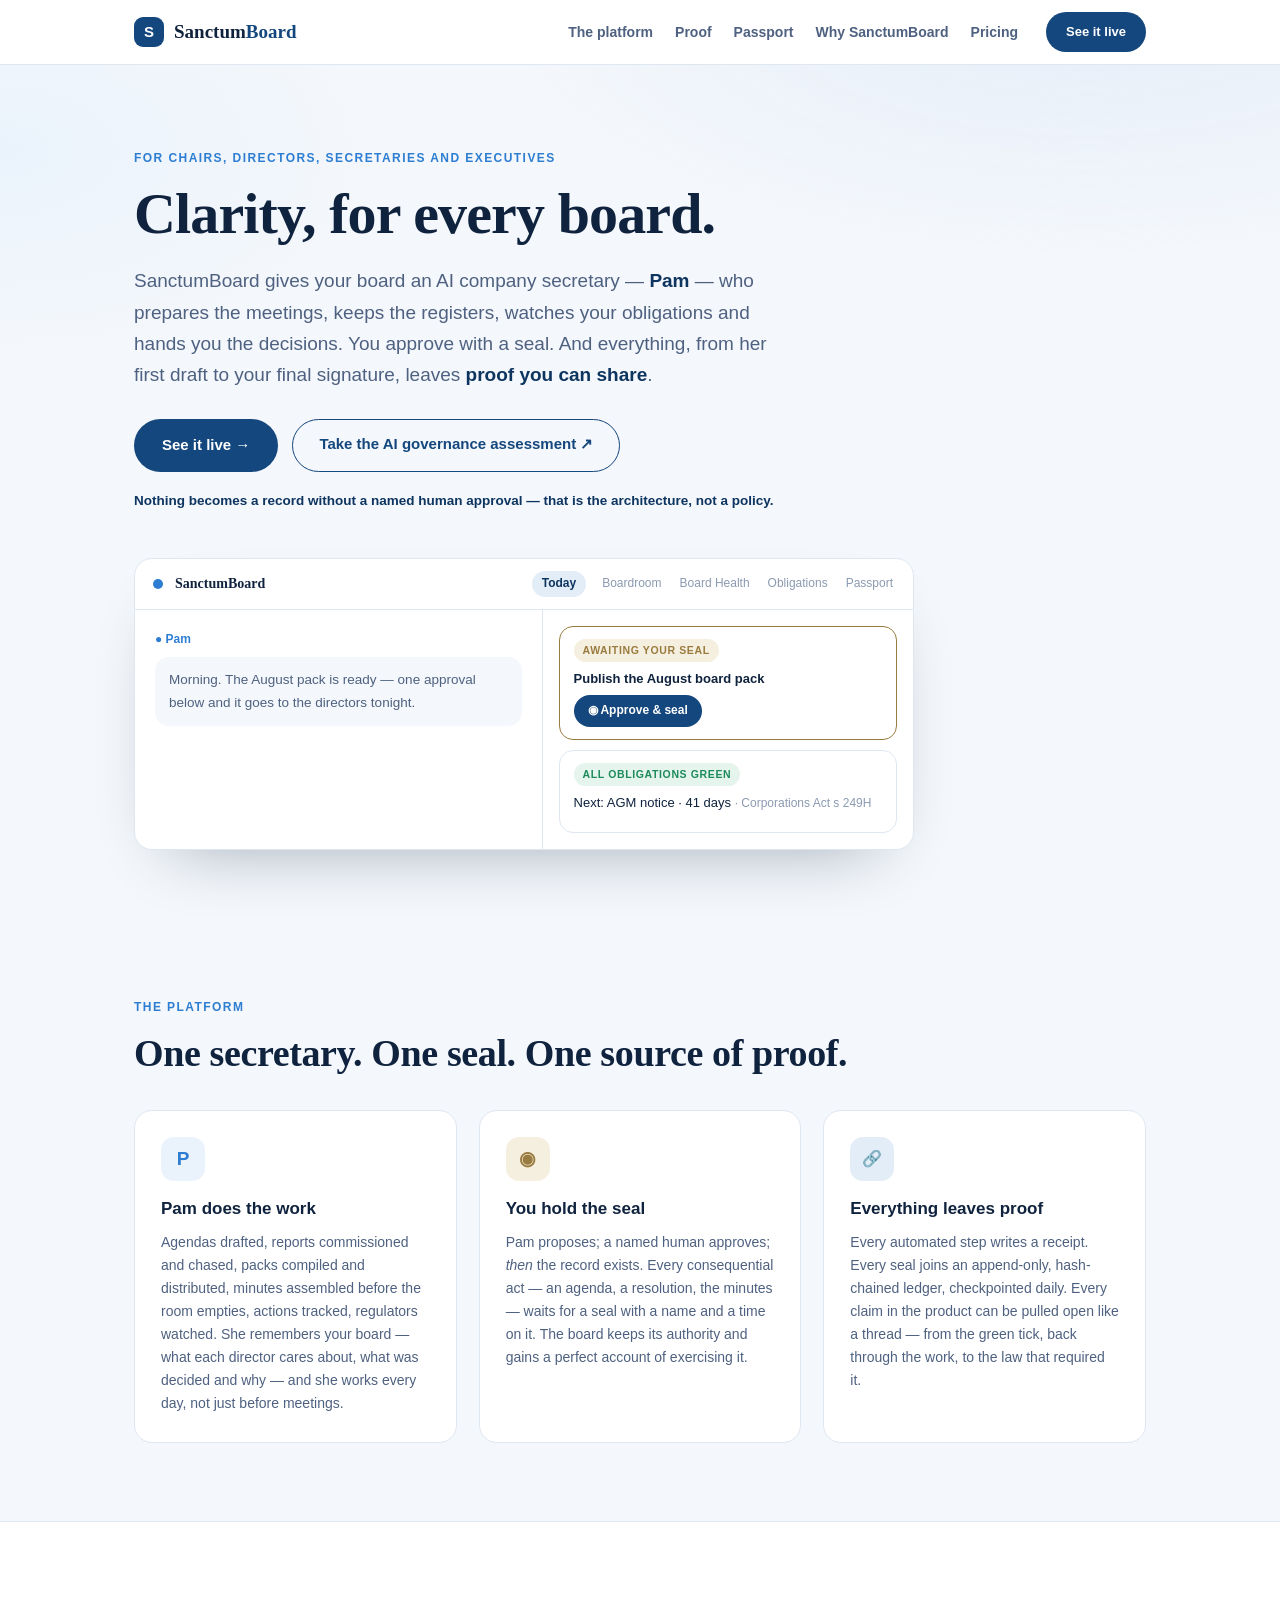
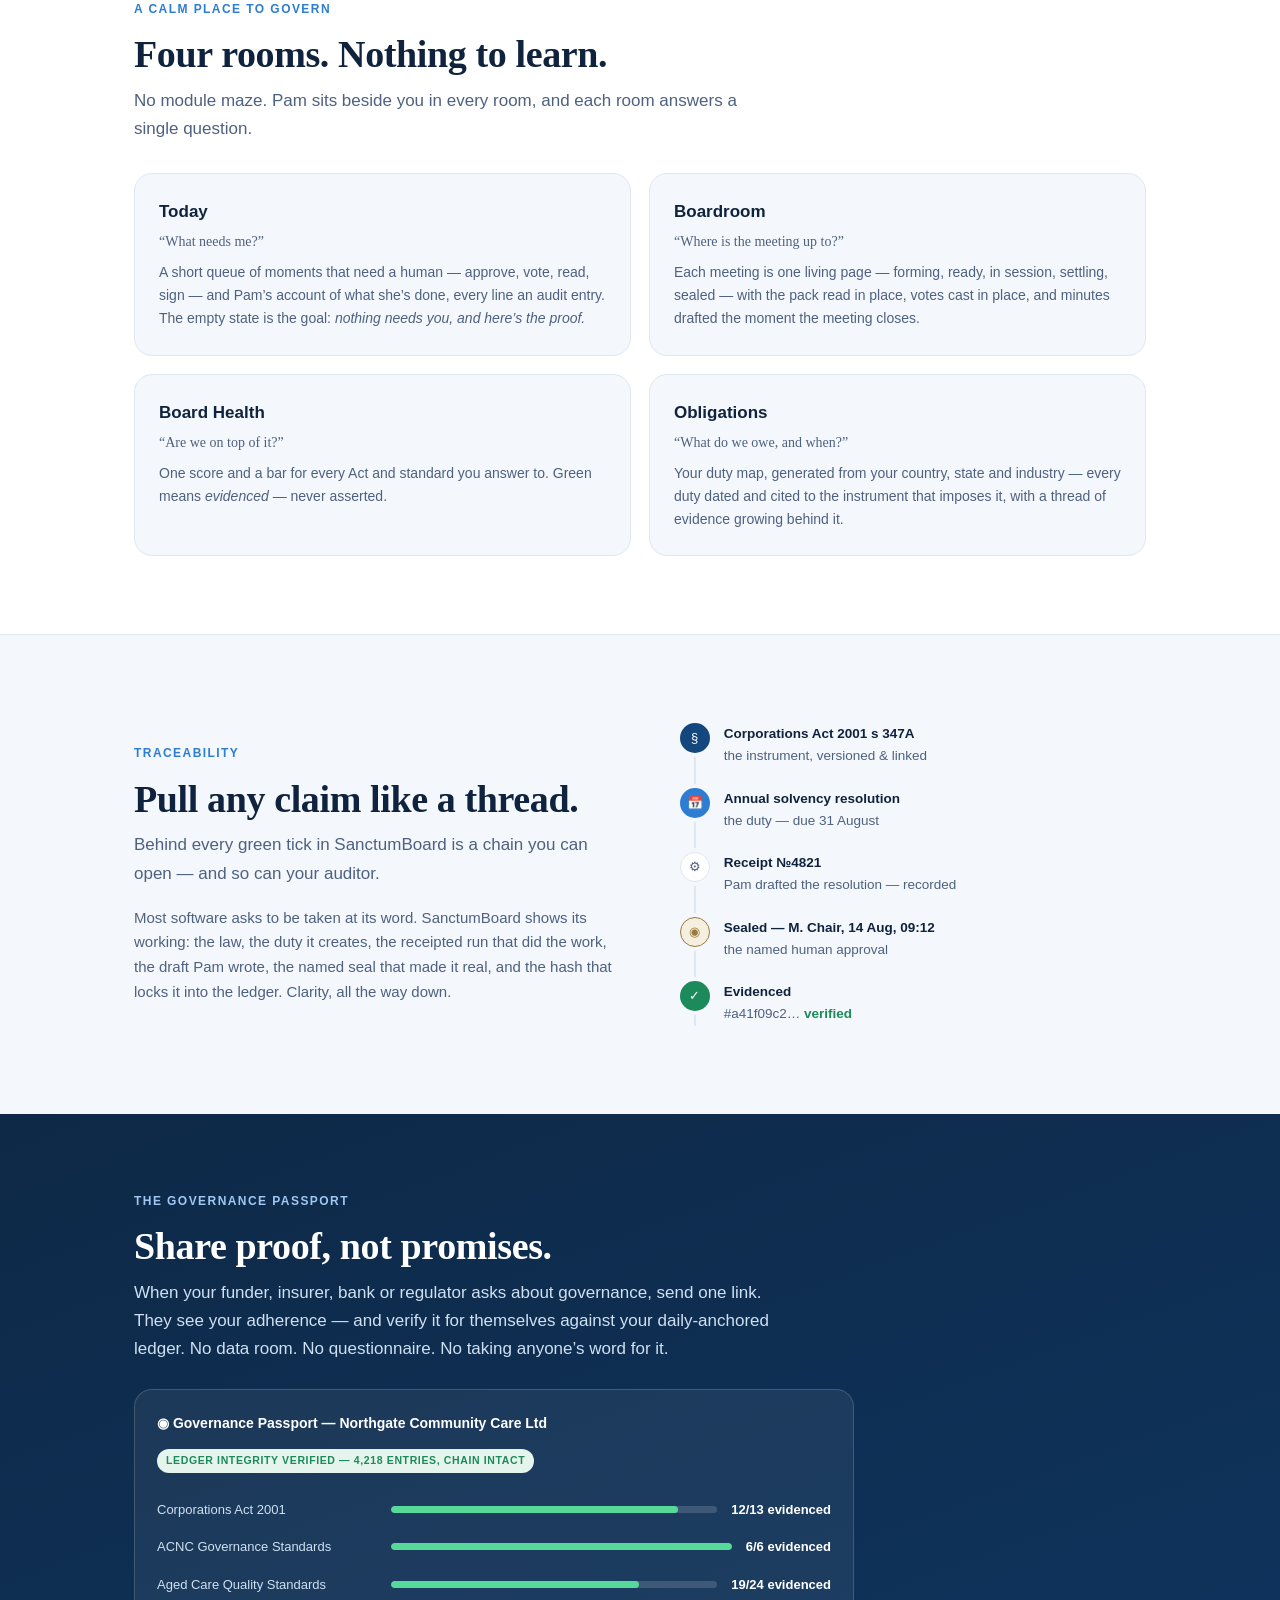
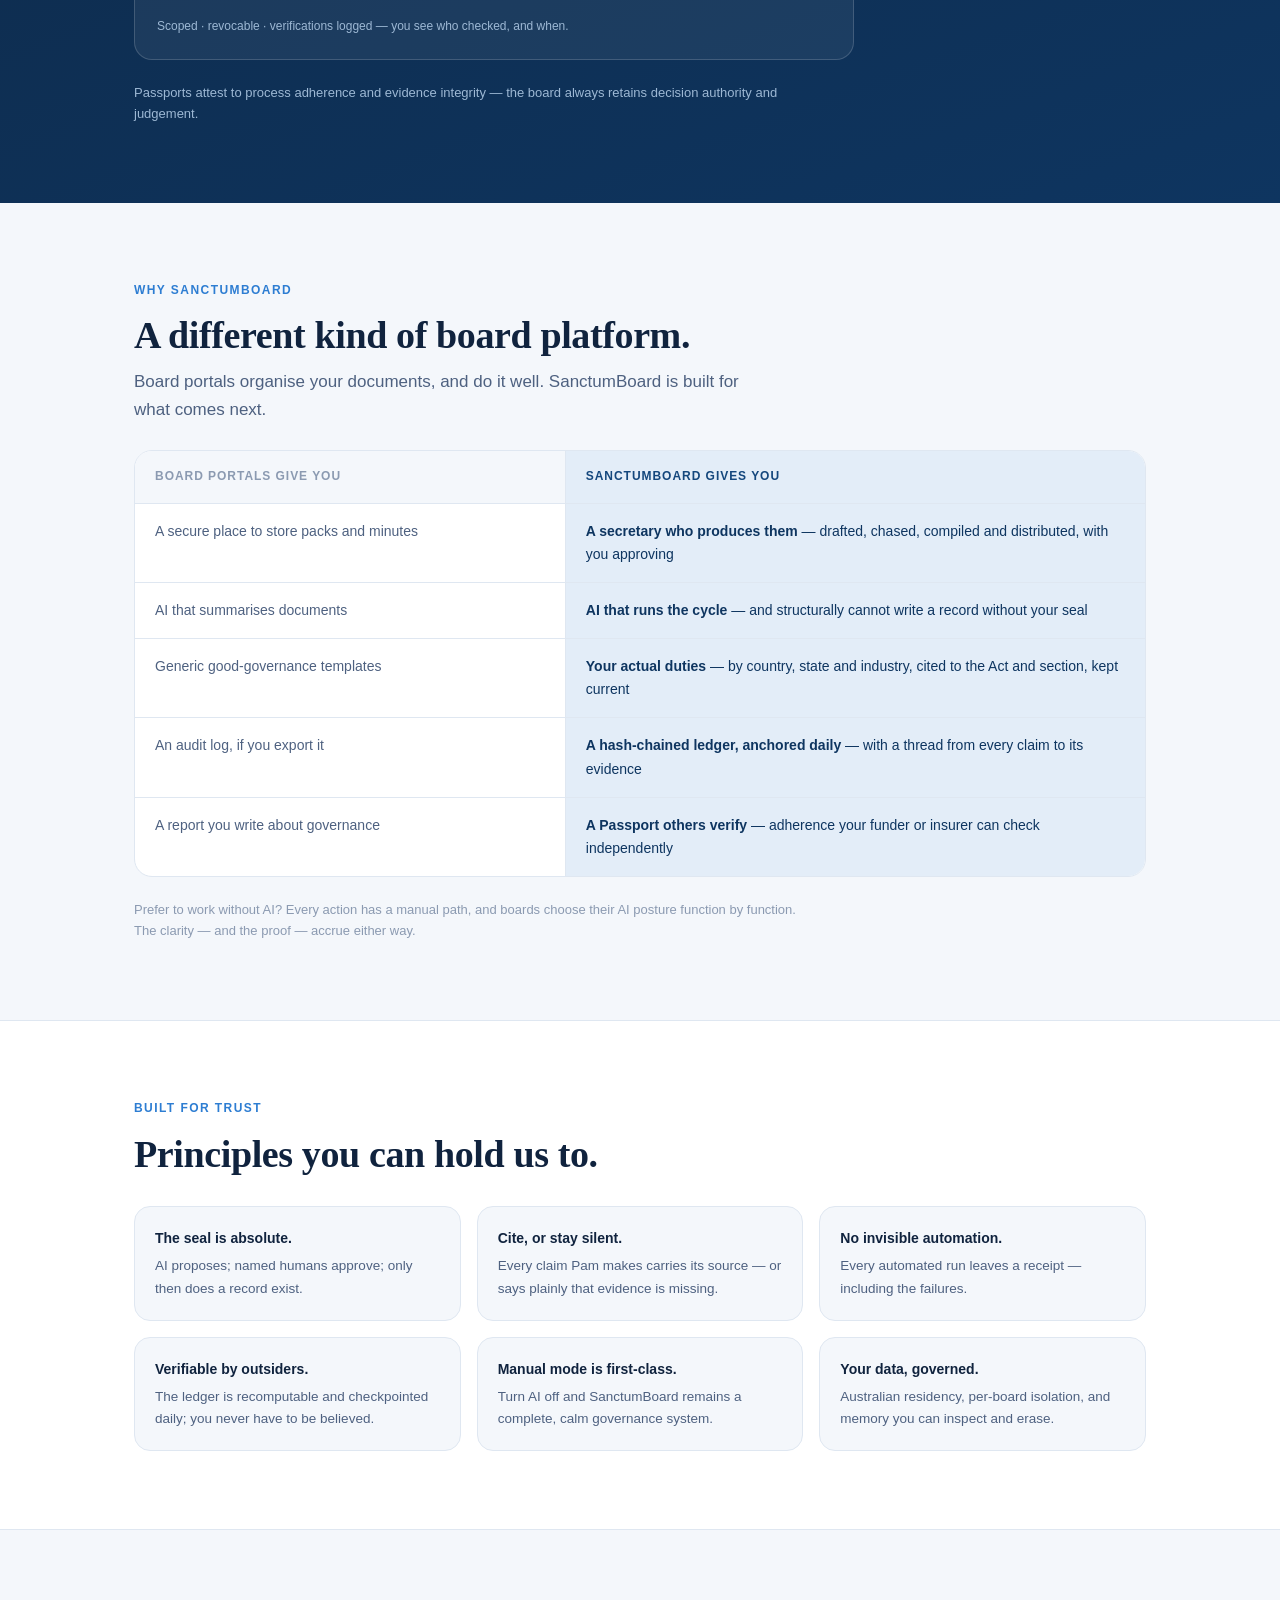
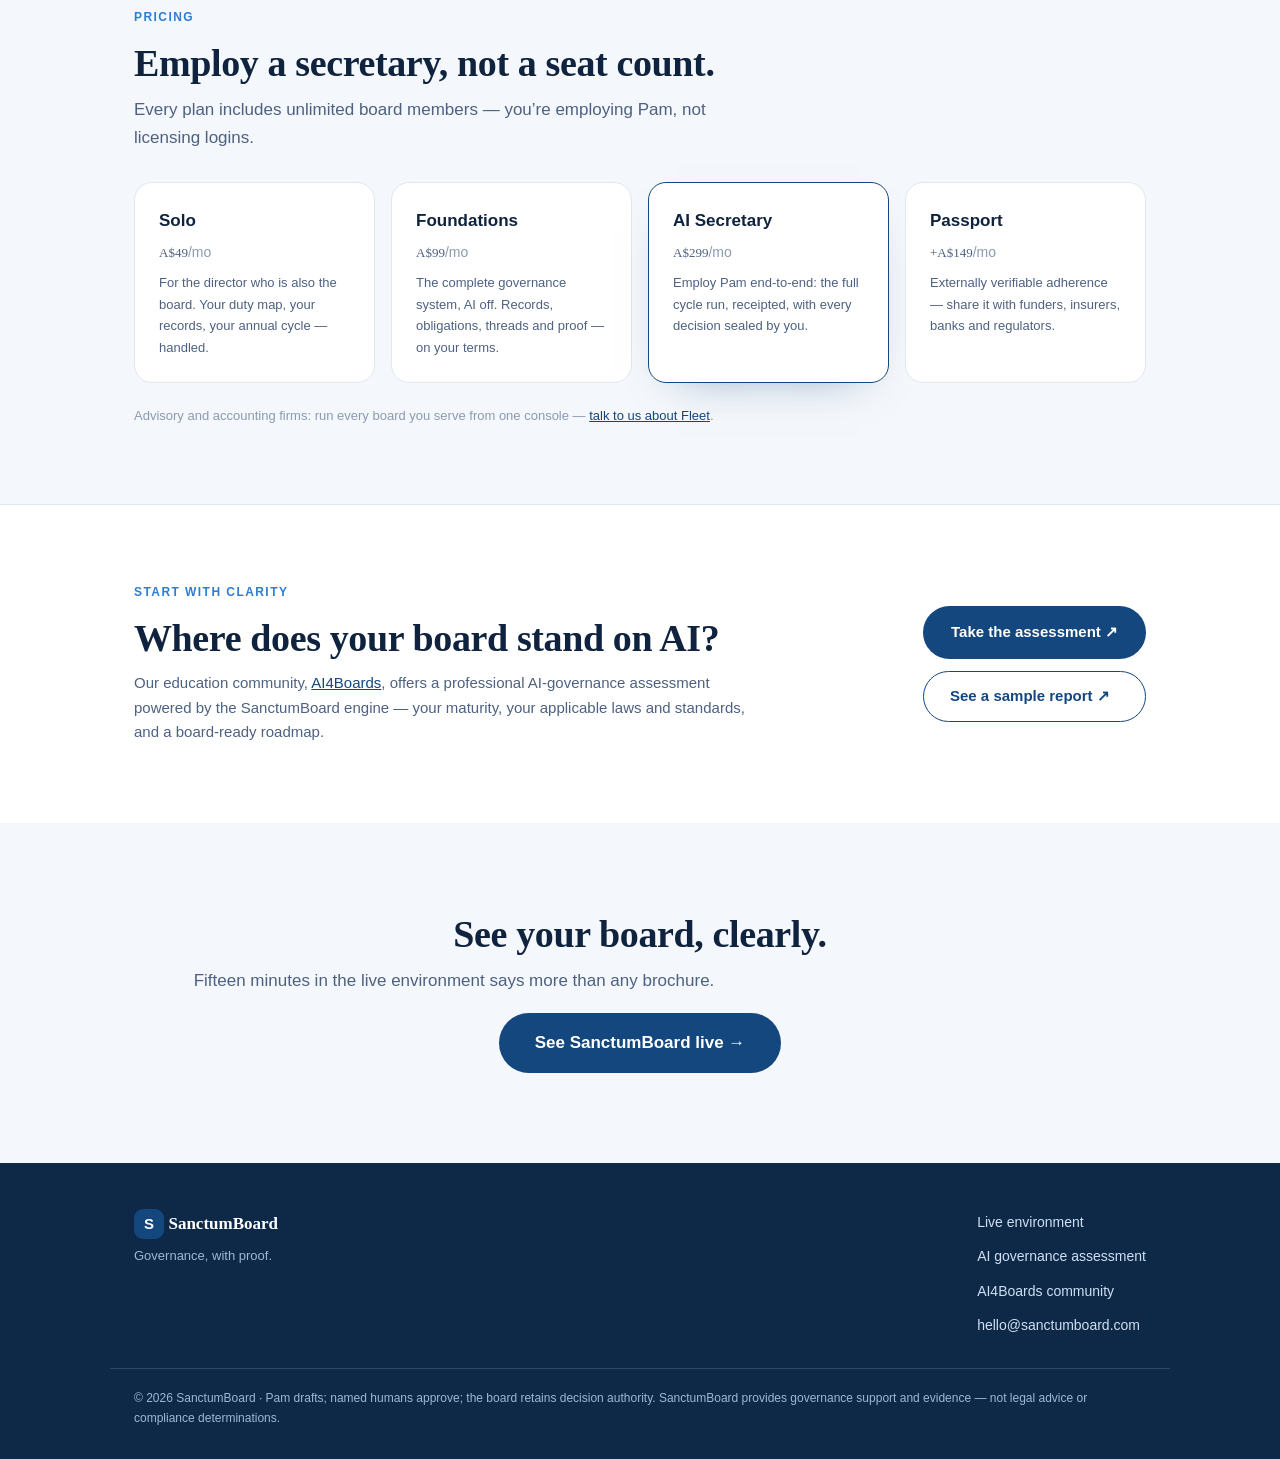
==== index.html @ eee242e7 "The v6 shopfront — clarity, the seal, the thread, the Passport Full rewrite of the public site aroun" ====
<!DOCTYPE html>
<html lang="en">
<head>
  <meta charset="UTF-8" />
  <meta name="viewport" content="width=device-width, initial-scale=1.0" />
  <title>SanctumBoard — Governance, with proof</title>
  <meta name="description" content="Employ Pam, an AI company secretary who does the governance work. You seal every decision. Your board gains something no portal offers: clarity you can prove — to your funder, your insurer, your regulator." />
  <meta property="og:title" content="SanctumBoard — Governance, with proof" />
  <meta property="og:description" content="An AI company secretary does the work. Named humans seal every decision. Everything leaves verifiable proof." />
  <link rel="stylesheet" href="style.css" />
</head>
<body>

<!-- NAV -->
<nav class="nav">
  <div class="container nav__inner">
    <a href="#" class="nav__logo">
      <span class="nav__mark">S</span>
      <span class="nav__word">Sanctum<em>Board</em></span>
    </a>
    <ul class="nav__links">
      <li><a href="#pam">The platform</a></li>
      <li><a href="#proof">Proof</a></li>
      <li><a href="#passport">Passport</a></li>
      <li><a href="#different">Why SanctumBoard</a></li>
      <li><a href="#pricing">Pricing</a></li>
    </ul>
    <a class="btn btn--solid btn--small" href="https://demo.sanctumboard.com">See it live</a>
  </div>
</nav>

<!-- HERO -->
<header class="hero">
  <div class="container">
    <p class="eyebrow">For chairs, directors, secretaries and executives</p>
    <h1>Clarity, for every board.</h1>
    <p class="hero__lead">
      SanctumBoard gives your board an AI company secretary — <strong>Pam</strong> — who prepares the meetings,
      keeps the registers, watches your obligations and hands you the decisions. You approve with a seal.
      And everything, from her first draft to your final signature, leaves <strong>proof you can share</strong>.
    </p>
    <div class="hero__ctas">
      <a class="btn btn--solid" href="https://demo.sanctumboard.com">See it live →</a>
      <a class="btn btn--ghost" href="https://assess.sanctumboard.com" target="_blank" rel="noreferrer">Take the AI governance assessment ↗</a>
    </div>
    <p class="hero__promise">Nothing becomes a record without a named human approval — that is the architecture, not a policy.</p>

    <!-- The one-glance product -->
    <div class="hero__panel" aria-hidden="true">
      <div class="panel__bar">
        <span class="panel__dot"></span><span class="panel__brand">SanctumBoard</span>
        <span class="panel__tabs"><b>Today</b><i>Boardroom</i><i>Board Health</i><i>Obligations</i><i>Passport</i></span>
      </div>
      <div class="panel__body">
        <div class="panel__pam">
          <p class="pam__name">● Pam</p>
          <p class="pam__line">Morning. The August pack is ready — one approval below and it goes to the directors tonight.</p>
        </div>
        <div class="panel__cards">
          <div class="card card--seal">
            <span class="chip chip--seal">Awaiting your seal</span>
            <p><strong>Publish the August board pack</strong></p>
            <span class="btnlet">◉ Approve &amp; seal</span>
          </div>
          <div class="card">
            <span class="chip chip--green">All obligations green</span>
            <p>Next: AGM notice · 41 days <em>· Corporations Act s 249H</em></p>
          </div>
        </div>
      </div>
    </div>
  </div>
</header>

<!-- THE IDEA -->
<section class="section" id="pam">
  <div class="container">
    <p class="eyebrow">The platform</p>
    <h2>One secretary. One seal. One source of proof.</h2>
    <div class="trio">
      <div class="trio__item">
        <span class="trio__glyph trio__glyph--sky">P</span>
        <h3>Pam does the work</h3>
        <p>Agendas drafted, reports commissioned and chased, packs compiled and distributed, minutes assembled before the
        room empties, actions tracked, regulators watched. She remembers your board — what each director cares about,
        what was decided and why — and she works every day, not just before meetings.</p>
      </div>
      <div class="trio__item">
        <span class="trio__glyph trio__glyph--seal">◉</span>
        <h3>You hold the seal</h3>
        <p>Pam proposes; a named human approves; <em>then</em> the record exists. Every consequential act — an agenda, a
        resolution, the minutes — waits for a seal with a name and a time on it. The board keeps its authority and gains
        a perfect account of exercising it.</p>
      </div>
      <div class="trio__item">
        <span class="trio__glyph trio__glyph--trust">🔗</span>
        <h3>Everything leaves proof</h3>
        <p>Every automated step writes a receipt. Every seal joins an append-only, hash-chained ledger, checkpointed
        daily. Every claim in the product can be pulled open like a thread — from the green tick, back through the work,
        to the law that required it.</p>
      </div>
    </div>
  </div>
</section>

<!-- FOUR ROOMS -->
<section class="section section--tint">
  <div class="container">
    <p class="eyebrow">A calm place to govern</p>
    <h2>Four rooms. Nothing to learn.</h2>
    <p class="section__lead">No module maze. Pam sits beside you in every room, and each room answers a single question.</p>
    <div class="rooms">
      <div class="room">
        <h3>Today</h3>
        <p class="room__q">“What needs me?”</p>
        <p>A short queue of moments that need a human — approve, vote, read, sign — and Pam’s account of what she’s done,
        every line an audit entry. The empty state is the goal: <em>nothing needs you, and here’s the proof.</em></p>
      </div>
      <div class="room">
        <h3>Boardroom</h3>
        <p class="room__q">“Where is the meeting up to?”</p>
        <p>Each meeting is one living page — forming, ready, in session, settling, sealed — with the pack read in place,
        votes cast in place, and minutes drafted the moment the meeting closes.</p>
      </div>
      <div class="room">
        <h3>Board Health</h3>
        <p class="room__q">“Are we on top of it?”</p>
        <p>One score and a bar for every Act and standard you answer to. Green means <em>evidenced</em> — never asserted.</p>
      </div>
      <div class="room">
        <h3>Obligations</h3>
        <p class="room__q">“What do we owe, and when?”</p>
        <p>Your duty map, generated from your country, state and industry — every duty dated and cited to the instrument
        that imposes it, with a thread of evidence growing behind it.</p>
      </div>
    </div>
  </div>
</section>

<!-- THE THREAD -->
<section class="section" id="proof">
  <div class="container section--split">
    <div>
      <p class="eyebrow">Traceability</p>
      <h2>Pull any claim like a thread.</h2>
      <p class="section__lead">Behind every green tick in SanctumBoard is a chain you can open — and so can your auditor.</p>
      <p class="section__body">Most software asks to be taken at its word. SanctumBoard shows its working: the law, the duty it
      creates, the receipted run that did the work, the draft Pam wrote, the named seal that made it real, and the hash
      that locks it into the ledger. Clarity, all the way down.</p>
    </div>
    <div class="thread" aria-hidden="true">
      <div class="thread__node"><span class="thread__glyph g--trust">§</span><div><b>Corporations Act 2001 s 347A</b><br/>the instrument, versioned &amp; linked</div></div>
      <div class="thread__node"><span class="thread__glyph g--sky">📅</span><div><b>Annual solvency resolution</b><br/>the duty — due 31 August</div></div>
      <div class="thread__node"><span class="thread__glyph g--plain">⚙</span><div><b>Receipt №4821</b><br/>Pam drafted the resolution — recorded</div></div>
      <div class="thread__node"><span class="thread__glyph g--seal">◉</span><div><b>Sealed — M. Chair, 14 Aug, 09:12</b><br/>the named human approval</div></div>
      <div class="thread__node"><span class="thread__glyph g--green">✓</span><div><b>Evidenced</b><br/>#a41f09c2… <span class="ok">verified</span></div></div>
    </div>
  </div>
</section>

<!-- PASSPORT -->
<section class="section section--navy" id="passport">
  <div class="container">
    <p class="eyebrow eyebrow--light">The Governance Passport</p>
    <h2>Share proof, not promises.</h2>
    <p class="section__lead section__lead--light">
      When your funder, insurer, bank or regulator asks about governance, send one link. They see your adherence —
      and verify it for themselves against your daily-anchored ledger. No data room. No questionnaire. No taking
      anyone’s word for it.
    </p>
    <div class="passport" aria-hidden="true">
      <div class="passport__head">
        <span>◉ Governance Passport — Northgate Community Care Ltd</span>
        <span class="chip chip--green">Ledger integrity verified — 4,218 entries, chain intact</span>
      </div>
      <div class="passport__rows">
        <div><span>Corporations Act 2001</span><span class="bar"><i style="width:88%"></i></span><b>12/13 evidenced</b></div>
        <div><span>ACNC Governance Standards</span><span class="bar"><i style="width:100%"></i></span><b>6/6 evidenced</b></div>
        <div><span>Aged Care Quality Standards</span><span class="bar"><i style="width:76%"></i></span><b>19/24 evidenced</b></div>
      </div>
      <p class="passport__foot">Scoped · revocable · verifications logged — you see who checked, and when.</p>
    </div>
    <p class="section__note section__note--light">Passports attest to process adherence and evidence integrity — the board always retains decision authority and judgement.</p>
  </div>
</section>

<!-- DIFFERENTIATION -->
<section class="section" id="different">
  <div class="container">
    <p class="eyebrow">Why SanctumBoard</p>
    <h2>A different kind of board platform.</h2>
    <p class="section__lead">Board portals organise your documents, and do it well. SanctumBoard is built for what comes next.</p>
    <div class="compare">
      <div class="compare__row compare__row--head"><span>Board portals give you</span><span>SanctumBoard gives you</span></div>
      <div class="compare__row"><span>A secure place to store packs and minutes</span><span><b>A secretary who produces them</b> — drafted, chased, compiled and distributed, with you approving</span></div>
      <div class="compare__row"><span>AI that summarises documents</span><span><b>AI that runs the cycle</b> — and structurally cannot write a record without your seal</span></div>
      <div class="compare__row"><span>Generic good-governance templates</span><span><b>Your actual duties</b> — by country, state and industry, cited to the Act and section, kept current</span></div>
      <div class="compare__row"><span>An audit log, if you export it</span><span><b>A hash-chained ledger, anchored daily</b> — with a thread from every claim to its evidence</span></div>
      <div class="compare__row"><span>A report you write about governance</span><span><b>A Passport others verify</b> — adherence your funder or insurer can check independently</span></div>
    </div>
    <p class="section__note">Prefer to work without AI? Every action has a manual path, and boards choose their AI posture function by
    function. The clarity — and the proof — accrue either way.</p>
  </div>
</section>

<!-- TRUST FOUNDATIONS -->
<section class="section section--tint">
  <div class="container">
    <p class="eyebrow">Built for trust</p>
    <h2>Principles you can hold us to.</h2>
    <div class="grid-6">
      <div class="tenet"><b>The seal is absolute.</b> AI proposes; named humans approve; only then does a record exist.</div>
      <div class="tenet"><b>Cite, or stay silent.</b> Every claim Pam makes carries its source — or says plainly that evidence is missing.</div>
      <div class="tenet"><b>No invisible automation.</b> Every automated run leaves a receipt — including the failures.</div>
      <div class="tenet"><b>Verifiable by outsiders.</b> The ledger is recomputable and checkpointed daily; you never have to be believed.</div>
      <div class="tenet"><b>Manual mode is first-class.</b> Turn AI off and SanctumBoard remains a complete, calm governance system.</div>
      <div class="tenet"><b>Your data, governed.</b> Australian residency, per-board isolation, and memory you can inspect and erase.</div>
    </div>
  </div>
</section>

<!-- PRICING -->
<section class="section" id="pricing">
  <div class="container">
    <p class="eyebrow">Pricing</p>
    <h2>Employ a secretary, not a seat count.</h2>
    <p class="section__lead">Every plan includes unlimited board members — you’re employing Pam, not licensing logins.</p>
    <div class="plans">
      <div class="plan">
        <h3>Solo</h3><p class="plan__price">A$49<span>/mo</span></p>
        <p>For the director who is also the board. Your duty map, your records, your annual cycle — handled.</p>
      </div>
      <div class="plan">
        <h3>Foundations</h3><p class="plan__price">A$99<span>/mo</span></p>
        <p>The complete governance system, AI off. Records, obligations, threads and proof — on your terms.</p>
      </div>
      <div class="plan plan--feature">
        <h3>AI Secretary</h3><p class="plan__price">A$299<span>/mo</span></p>
        <p>Employ Pam end-to-end: the full cycle run, receipted, with every decision sealed by you.</p>
      </div>
      <div class="plan">
        <h3>Passport</h3><p class="plan__price">+A$149<span>/mo</span></p>
        <p>Externally verifiable adherence — share it with funders, insurers, banks and regulators.</p>
      </div>
    </div>
    <p class="section__note">Advisory and accounting firms: run every board you serve from one console — <a href="mailto:hello@sanctumboard.com">talk to us about Fleet</a>.</p>
  </div>
</section>

<!-- AI4BOARDS BRIDGE -->
<section class="section section--bridge">
  <div class="container bridge">
    <div>
      <p class="eyebrow">Start with clarity</p>
      <h2>Where does your board stand on AI?</h2>
      <p class="section__body">Our education community, <a href="https://ai4boards.org" target="_blank" rel="noreferrer">AI4Boards</a>, offers a
      professional AI-governance assessment powered by the SanctumBoard engine — your maturity, your applicable laws and
      standards, and a board-ready roadmap.</p>
    </div>
    <div class="bridge__ctas">
      <a class="btn btn--solid" href="https://assess.sanctumboard.com" target="_blank" rel="noreferrer">Take the assessment ↗</a>
      <a class="btn btn--ghost" href="https://assess.sanctumboard.com/professional/sample" target="_blank" rel="noreferrer">See a sample report ↗</a>
    </div>
  </div>
</section>

<!-- FINAL CTA -->
<section class="section section--final">
  <div class="container center">
    <h2>See your board, clearly.</h2>
    <p class="section__lead">Fifteen minutes in the live environment says more than any brochure.</p>
    <a class="btn btn--solid btn--big" href="https://demo.sanctumboard.com">See SanctumBoard live →</a>
  </div>
</section>

<footer class="footer">
  <div class="container footer__inner">
    <div class="footer__brand">
      <span class="nav__mark">S</span> <b>SanctumBoard</b>
      <p>Governance, with proof.</p>
    </div>
    <ul>
      <li><a href="https://demo.sanctumboard.com">Live environment</a></li>
      <li><a href="https://assess.sanctumboard.com" target="_blank" rel="noreferrer">AI governance assessment</a></li>
      <li><a href="https://ai4boards.org" target="_blank" rel="noreferrer">AI4Boards community</a></li>
      <li><a href="mailto:hello@sanctumboard.com">hello@sanctumboard.com</a></li>
    </ul>
  </div>
  <div class="container footer__legal">
    <p>© 2026 SanctumBoard · Pam drafts; named humans approve; the board retains decision authority.
    SanctumBoard provides governance support and evidence — not legal advice or compliance determinations.</p>
  </div>
</footer>

</body>
</html>
---- style.css ----
/* ============================================================
   SANCTUMBOARD.COM — Governance, with proof
   The Sanctum design system: deep institutional navy for trust,
   azure for intelligence, brass reserved for the seal.
   ============================================================ */

*, *::before, *::after { box-sizing: border-box; margin: 0; padding: 0; }

:root {
  --ground:      #f4f7fb;
  --surface:     #ffffff;
  --ink:         #10233e;
  --ink-soft:    #4e6180;
  --ink-faint:   #8b9ab1;
  --line:        #dfe7f1;
  --trust:       #14477d;
  --trust-soft:  #e3edf8;
  --trust-ink:   #0e3560;
  --navy:        #0e2947;
  --sky:         #2d7dd2;
  --sky-soft:    #eaf3fc;
  --seal:        #9a7b3f;
  --seal-soft:   #f5efdf;
  --assent:      #1c8a5b;
  --assent-soft: #e5f4ec;
  --serif: Georgia, "Times New Roman", "Source Serif 4", serif;
  --sans: -apple-system, BlinkMacSystemFont, "Segoe UI", Roboto, "Helvetica Neue", sans-serif;
}

html { scroll-behavior: smooth; }
body { font-family: var(--sans); background: var(--ground); color: var(--ink); line-height: 1.65; -webkit-font-smoothing: antialiased; }
img { max-width: 100%; }
a { color: var(--trust); }
.container { max-width: 1060px; margin: 0 auto; padding: 0 24px; }
.center { text-align: center; }

h1 { font-family: var(--serif); font-size: clamp(38px, 6vw, 58px); line-height: 1.08; letter-spacing: -0.015em; font-weight: 600; }
h2 { font-family: var(--serif); font-size: clamp(28px, 4vw, 38px); line-height: 1.15; letter-spacing: -0.01em; font-weight: 600; margin-bottom: 10px; }
h3 { font-size: 17px; font-weight: 700; }

.eyebrow { font-size: 12px; font-weight: 700; letter-spacing: .12em; text-transform: uppercase; color: var(--sky); margin-bottom: 14px; }
.eyebrow--light { color: #9fc7f2; }
.section__lead { font-size: 17px; color: var(--ink-soft); max-width: 640px; margin-bottom: 18px; }
.section__lead--light { color: #cfe0f2; }
.section__body { font-size: 15px; color: var(--ink-soft); max-width: 620px; }
.section__note { font-size: 13px; color: var(--ink-faint); margin-top: 22px; max-width: 680px; }
.section__note--light { color: #9db8d4; }

/* Buttons */
.btn { display: inline-block; text-decoration: none; font-weight: 700; border-radius: 999px; transition: transform .12s ease, box-shadow .12s ease; }
.btn:hover { transform: translateY(-1px); box-shadow: 0 10px 24px -14px rgba(16,35,62,.5); }
.btn--solid { background: var(--trust); color: #fff; padding: 14px 28px; font-size: 15px; }
.btn--ghost { border: 1.5px solid var(--trust); color: var(--trust); padding: 12.5px 26px; font-size: 15px; background: transparent; }
.section--navy .btn--ghost { border-color: #7fb2e8; color: #cfe0f2; }
.btn--small { padding: 9px 20px; font-size: 13px; }
.btn--big { padding: 16px 36px; font-size: 17px; }

/* Nav */
.nav { position: sticky; top: 0; z-index: 50; background: rgba(255,255,255,.92); backdrop-filter: blur(10px); border-bottom: 1px solid var(--line); }
.nav__inner { display: flex; align-items: center; gap: 28px; height: 64px; }
.nav__logo { display: flex; align-items: center; gap: 10px; text-decoration: none; color: var(--ink); }
.nav__mark { display: inline-flex; width: 30px; height: 30px; border-radius: 9px; background: var(--trust); color: #fff; font-weight: 800; font-size: 15px; align-items: center; justify-content: center; }
.nav__word { font-family: var(--serif); font-weight: 600; font-size: 19px; }
.nav__word em { font-style: normal; color: var(--trust); }
.nav__links { display: flex; gap: 22px; list-style: none; margin-left: auto; }
.nav__links a { text-decoration: none; color: var(--ink-soft); font-size: 14px; font-weight: 600; }
.nav__links a:hover { color: var(--trust); }
@media (max-width: 860px) { .nav__links { display: none; } .nav__inner { justify-content: space-between; } }

/* Hero */
.hero { padding: 84px 0 70px; background:
  radial-gradient(1000px 460px at 85% -10%, var(--trust-soft) 0%, transparent 60%),
  radial-gradient(700px 380px at 0% 10%, var(--sky-soft) 0%, transparent 55%);
}
.hero__lead { font-size: 19px; color: var(--ink-soft); max-width: 660px; margin-top: 20px; }
.hero__lead strong { color: var(--trust-ink); }
.hero__ctas { display: flex; gap: 14px; flex-wrap: wrap; margin-top: 28px; }
.hero__promise { margin-top: 18px; font-size: 13.5px; font-weight: 600; color: var(--trust-ink); }

/* Hero product panel */
.hero__panel { margin-top: 46px; border: 1px solid var(--line); border-radius: 18px; background: var(--surface); box-shadow: 0 30px 70px -40px rgba(16,35,62,.45); overflow: hidden; max-width: 780px; }
.panel__bar { display: flex; align-items: center; gap: 12px; padding: 12px 18px; border-bottom: 1px solid var(--line); }
.panel__dot { width: 10px; height: 10px; border-radius: 50%; background: var(--sky); }
.panel__brand { font-family: var(--serif); font-weight: 600; font-size: 14px; }
.panel__tabs { margin-left: auto; display: flex; gap: 14px; font-size: 12px; }
.panel__tabs b { color: var(--trust-ink); background: var(--trust-soft); padding: 3px 10px; border-radius: 999px; }
.panel__tabs i { font-style: normal; color: var(--ink-faint); padding: 3px 2px; }
@media (max-width: 640px) { .panel__tabs i { display: none; } }
.panel__body { display: grid; grid-template-columns: 1.1fr 1fr; }
@media (max-width: 640px) { .panel__body { grid-template-columns: 1fr; } }
.panel__pam { padding: 20px; border-right: 1px solid var(--line); }
@media (max-width: 640px) { .panel__pam { border-right: 0; border-bottom: 1px solid var(--line); } }
.pam__name { font-size: 12px; font-weight: 700; color: var(--sky); margin-bottom: 8px; }
.pam__line { background: var(--ground); border-radius: 14px; padding: 12px 14px; font-size: 13.5px; color: var(--ink-soft); }
.panel__cards { padding: 16px; display: flex; flex-direction: column; gap: 10px; }
.card { border: 1px solid var(--line); border-radius: 14px; padding: 12px 14px; font-size: 13px; color: var(--ink-soft); }
.card p { margin: 6px 0; color: var(--ink); }
.card em { color: var(--ink-faint); font-style: normal; font-size: 12px; }
.card--seal { border-color: var(--seal); }
.chip { display: inline-block; font-size: 10.5px; font-weight: 700; letter-spacing: .06em; text-transform: uppercase; padding: 3px 9px; border-radius: 999px; }
.chip--seal { background: var(--seal-soft); color: var(--seal); }
.chip--green { background: var(--assent-soft); color: var(--assent); }
.btnlet { display: inline-block; background: var(--trust); color: #fff; font-size: 12px; font-weight: 700; padding: 6px 14px; border-radius: 999px; }

/* Sections */
.section { padding: 78px 0; }
.section--tint { background: var(--surface); border-top: 1px solid var(--line); border-bottom: 1px solid var(--line); }
.section--navy { background: linear-gradient(160deg, var(--navy) 0%, var(--trust-ink) 100%); color: #fff; }
.section--navy h2 { color: #fff; }
.section--bridge { background: var(--surface); border-top: 1px solid var(--line); }
.section--final { padding: 90px 0; }
.section--split { display: grid; grid-template-columns: 1.05fr 1fr; gap: 56px; align-items: center; }
@media (max-width: 860px) { .section--split { grid-template-columns: 1fr; } }

/* Trio */
.trio { display: grid; grid-template-columns: repeat(3, 1fr); gap: 22px; margin-top: 34px; }
@media (max-width: 860px) { .trio { grid-template-columns: 1fr; } }
.trio__item { background: var(--surface); border: 1px solid var(--line); border-radius: 18px; padding: 26px; }
.section--tint .trio__item { background: var(--ground); }
.trio__glyph { display: inline-flex; width: 44px; height: 44px; border-radius: 13px; align-items: center; justify-content: center; font-weight: 800; font-size: 19px; margin-bottom: 14px; }
.trio__glyph--sky { background: var(--sky-soft); color: var(--sky); }
.trio__glyph--seal { background: var(--seal-soft); color: var(--seal); }
.trio__glyph--trust { background: var(--trust-soft); color: var(--trust); font-size: 16px; }
.trio__item p { font-size: 14px; color: var(--ink-soft); margin-top: 8px; }

/* Rooms */
.rooms { display: grid; grid-template-columns: repeat(2, 1fr); gap: 18px; margin-top: 30px; }
@media (max-width: 720px) { .rooms { grid-template-columns: 1fr; } }
.room { background: var(--ground); border: 1px solid var(--line); border-radius: 18px; padding: 24px; }
.room__q { font-family: var(--serif); font-size: 17px; color: var(--trust); margin: 4px 0 8px; }
.room p { font-size: 14px; color: var(--ink-soft); }

/* Thread */
.thread { position: relative; padding-left: 30px; }
.thread::before { content: ""; position: absolute; left: 14px; top: 10px; bottom: 10px; width: 2px; background: var(--line); }
.thread__node { position: relative; display: flex; gap: 14px; align-items: flex-start; padding: 10px 0; font-size: 13.5px; color: var(--ink-soft); }
.thread__node b { color: var(--ink); }
.thread__glyph { position: relative; z-index: 1; margin-left: -30px; flex: 0 0 30px; width: 30px; height: 30px; border-radius: 50%; display: inline-flex; align-items: center; justify-content: center; font-size: 13px; color: #fff; box-shadow: 0 0 0 4px var(--ground); }
.g--trust { background: var(--trust); }
.g--sky { background: var(--sky); }
.g--plain { background: #fff; color: var(--ink-soft); border: 1px solid var(--line); }
.g--seal { background: var(--seal-soft); color: var(--seal); border: 1px solid var(--seal); }
.g--green { background: var(--assent); }
.ok { color: var(--assent); font-weight: 700; }

/* Passport mock */
.passport { background: rgba(255,255,255,.06); border: 1px solid rgba(255,255,255,.16); border-radius: 18px; padding: 22px; max-width: 720px; margin-top: 26px; }
.passport__head { display: flex; justify-content: space-between; gap: 14px; flex-wrap: wrap; align-items: center; font-size: 14px; font-weight: 700; margin-bottom: 18px; }
.passport__rows > div { display: grid; grid-template-columns: 220px 1fr auto; gap: 14px; align-items: center; font-size: 13px; padding: 8px 0; color: #cfe0f2; }
@media (max-width: 640px) { .passport__rows > div { grid-template-columns: 1fr; gap: 6px; } }
.passport__rows b { color: #fff; font-weight: 600; }
.bar { display: block; height: 7px; border-radius: 999px; background: rgba(255,255,255,.15); overflow: hidden; }
.bar i { display: block; height: 100%; border-radius: 999px; background: #57d99a; }
.passport__foot { font-size: 12px; color: #9db8d4; margin-top: 14px; }

/* Compare */
.compare { border: 1px solid var(--line); border-radius: 18px; overflow: hidden; background: var(--surface); margin-top: 26px; }
.compare__row { display: grid; grid-template-columns: 1fr 1.35fr; }
.compare__row + .compare__row { border-top: 1px solid var(--line); }
.compare__row span { padding: 16px 20px; font-size: 14px; color: var(--ink-soft); }
.compare__row span + span { border-left: 1px solid var(--line); background: var(--trust-soft); color: var(--trust-ink); }
.compare__row b { color: var(--trust-ink); }
.compare__row--head span { font-size: 12px; font-weight: 800; letter-spacing: .08em; text-transform: uppercase; color: var(--ink-faint); background: var(--ground); }
.compare__row--head span + span { color: var(--trust); background: var(--trust-soft); }
@media (max-width: 720px) {
  .compare__row { grid-template-columns: 1fr; }
  .compare__row span + span { border-left: 0; border-top: 1px dashed var(--line); }
}

/* Tenets */
.grid-6 { display: grid; grid-template-columns: repeat(3, 1fr); gap: 16px; margin-top: 30px; }
@media (max-width: 860px) { .grid-6 { grid-template-columns: 1fr; } }
.tenet { background: var(--ground); border: 1px solid var(--line); border-radius: 16px; padding: 20px; font-size: 13.5px; color: var(--ink-soft); }
.tenet b { display: block; color: var(--ink); margin-bottom: 5px; font-size: 14px; }

/* Plans */
.plans { display: grid; grid-template-columns: repeat(4, 1fr); gap: 16px; margin-top: 30px; }
@media (max-width: 960px) { .plans { grid-template-columns: repeat(2, 1fr); } }
@media (max-width: 560px) { .plans { grid-template-columns: 1fr; } }
.plan { background: var(--surface); border: 1px solid var(--line); border-radius: 18px; padding: 24px; }
.plan--feature { border-color: var(--trust); box-shadow: 0 18px 44px -30px rgba(20,71,125,.55); }
.plan__price { font-family: var(--serif); font-size: 30px; color: var(--trust-ink); margin: 6px 0 8px; }
.plan__price span { font-size: 14px; color: var(--ink-faint); font-family: var(--sans); }
.plan p { font-size: 13px; color: var(--ink-soft); }

/* Bridge */
.bridge { display: grid; grid-template-columns: 1.2fr auto; gap: 40px; align-items: center; }
@media (max-width: 860px) { .bridge { grid-template-columns: 1fr; } }
.bridge__ctas { display: flex; flex-direction: column; gap: 12px; }

/* Footer */
.footer { background: var(--navy); color: #cfe0f2; padding: 46px 0 30px; }
.footer__inner { display: flex; justify-content: space-between; gap: 30px; flex-wrap: wrap; }
.footer__brand p { font-size: 13px; color: #9db8d4; margin-top: 6px; }
.footer b { font-family: var(--serif); font-size: 17px; color: #fff; }
.footer ul { list-style: none; display: flex; flex-direction: column; gap: 8px; }
.footer a { color: #cfe0f2; text-decoration: none; font-size: 14px; }
.footer a:hover { color: #fff; text-decoration: underline; }
.footer__legal { border-top: 1px solid rgba(255,255,255,.14); margin-top: 30px; padding-top: 20px; }
.footer__legal p { font-size: 12px; color: #9db8d4; }
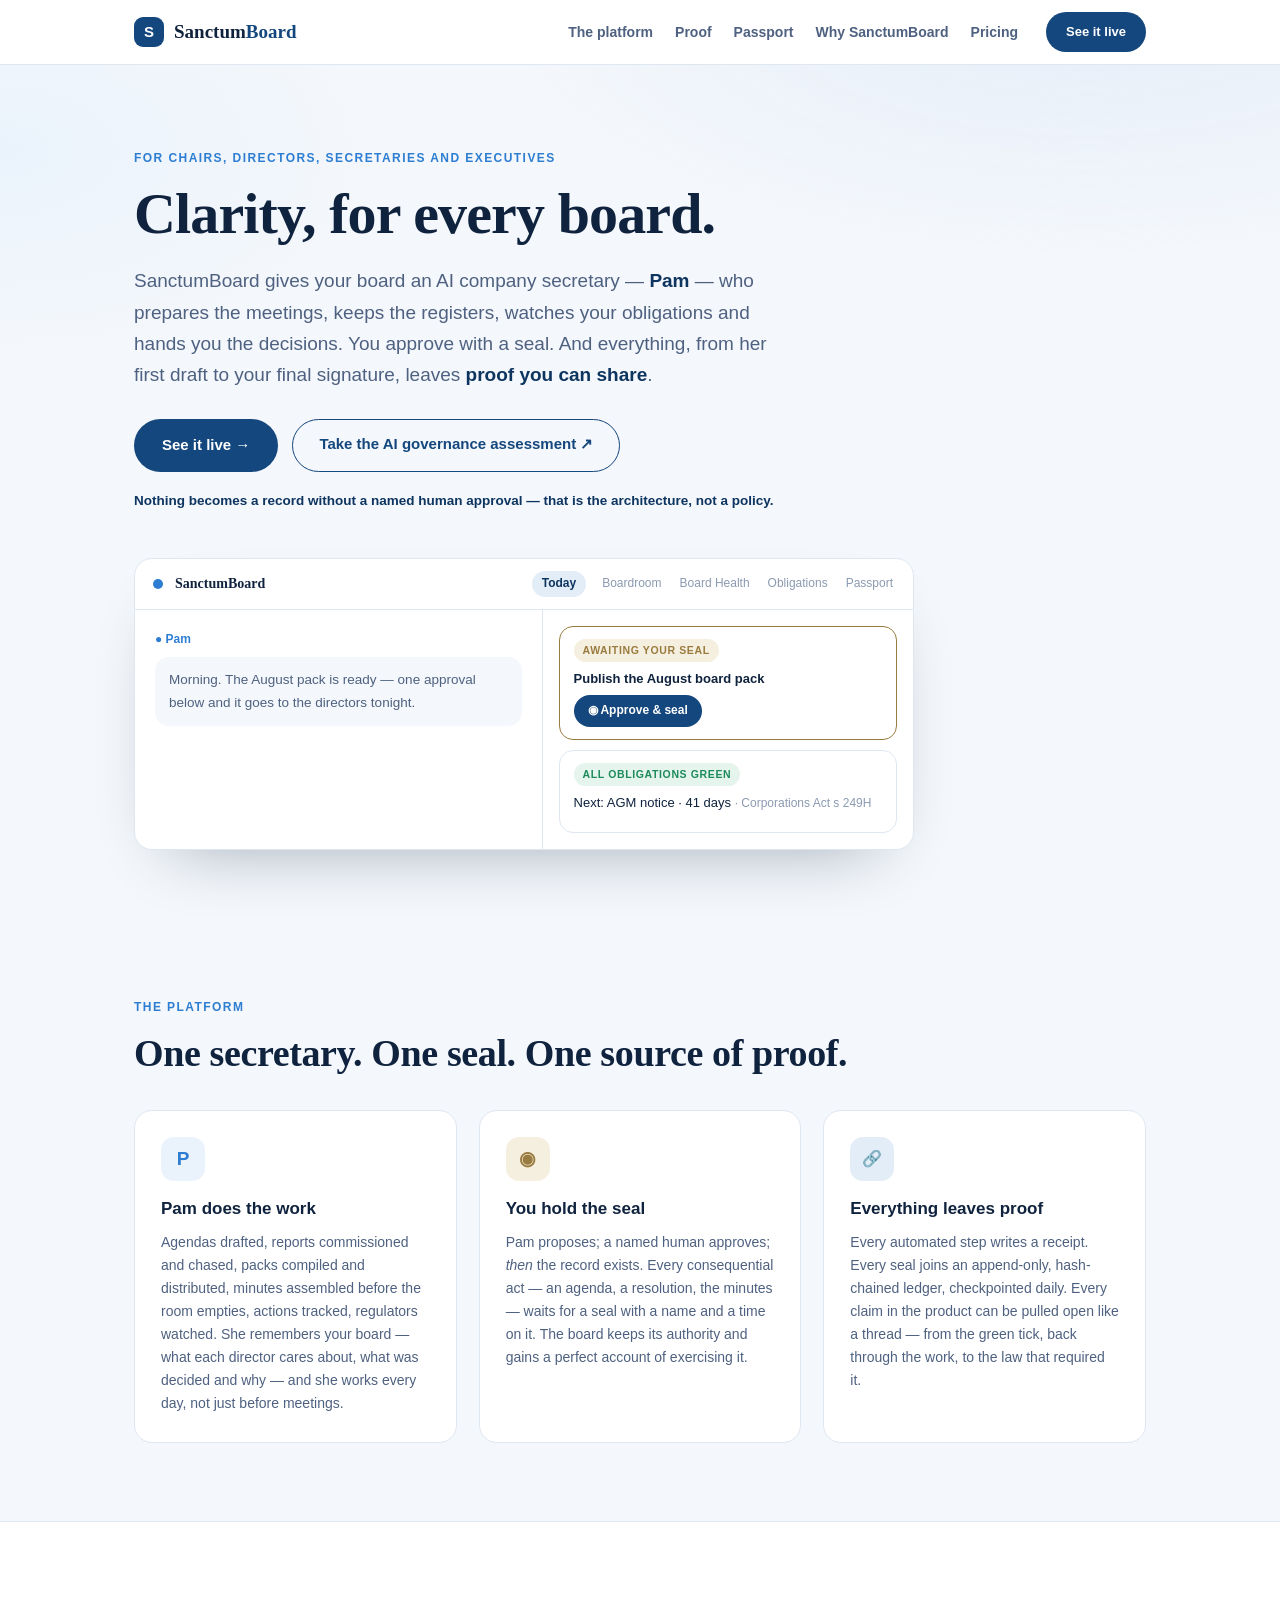
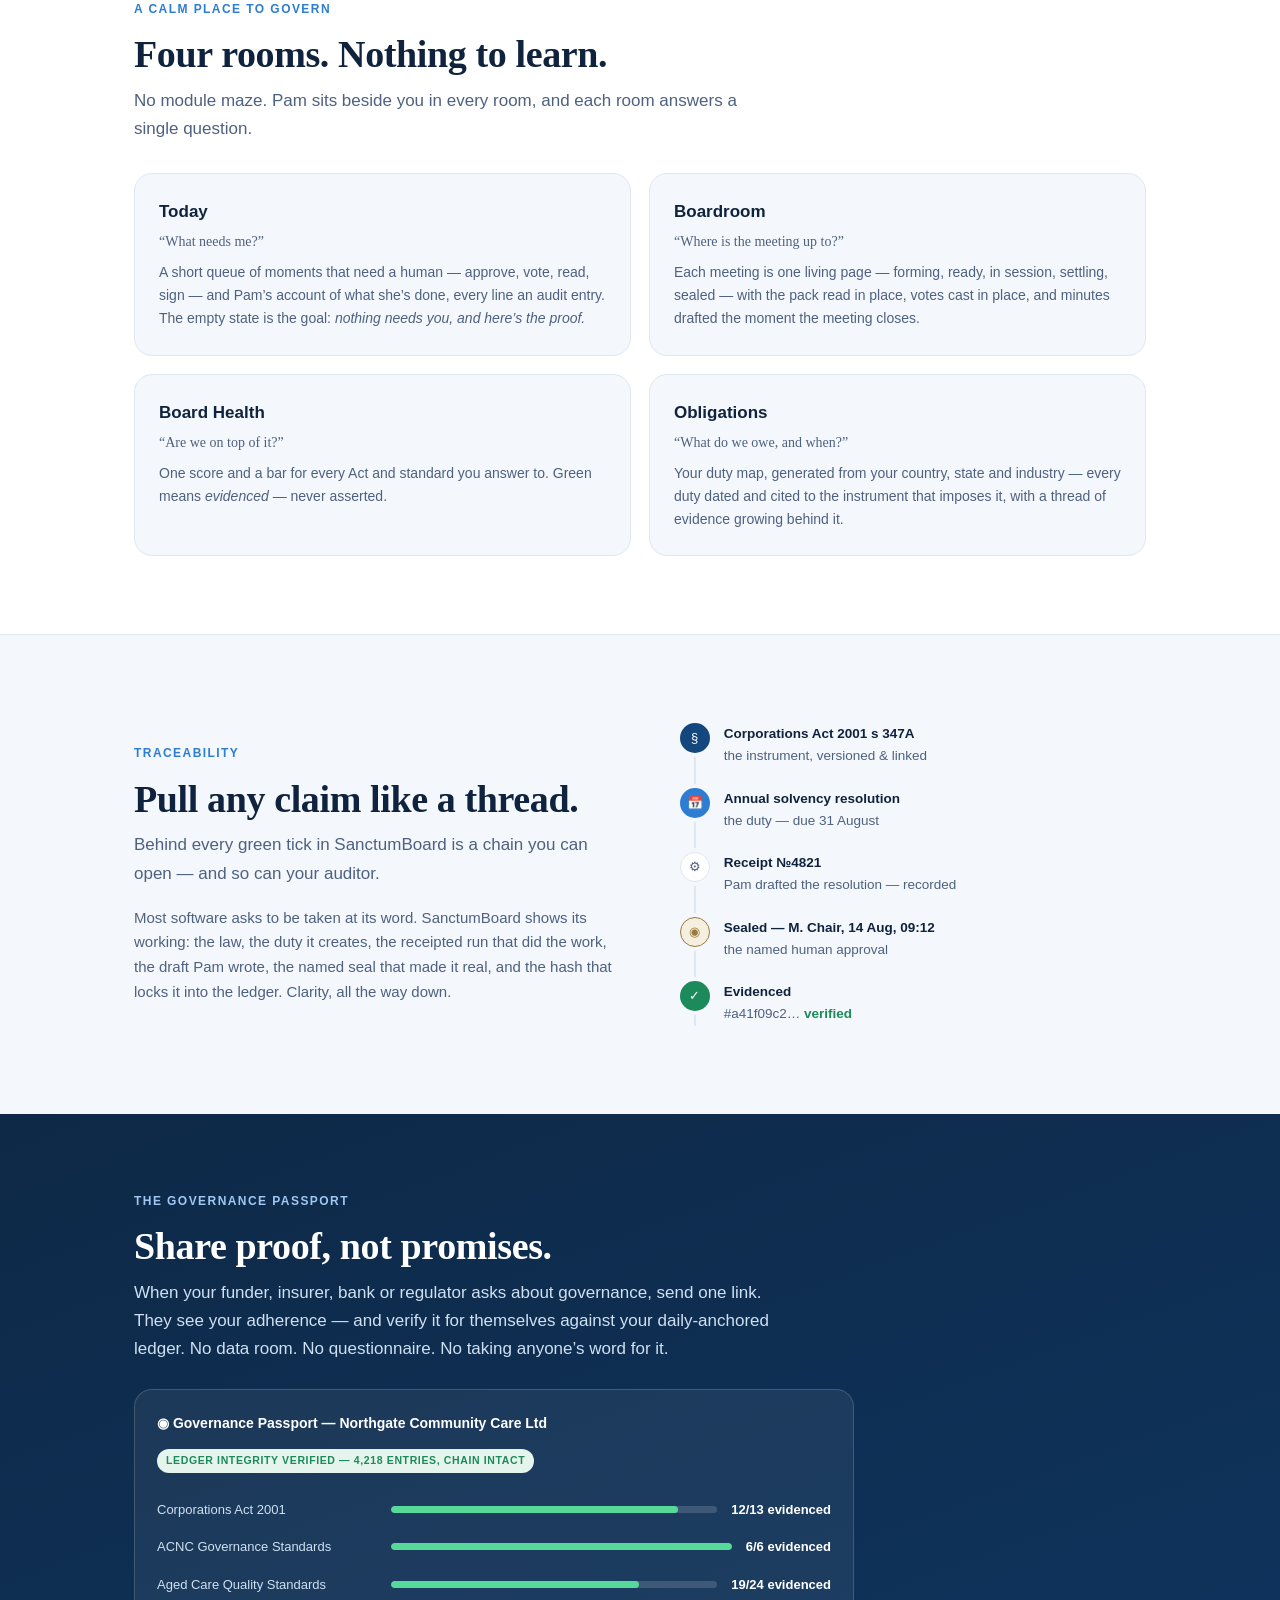
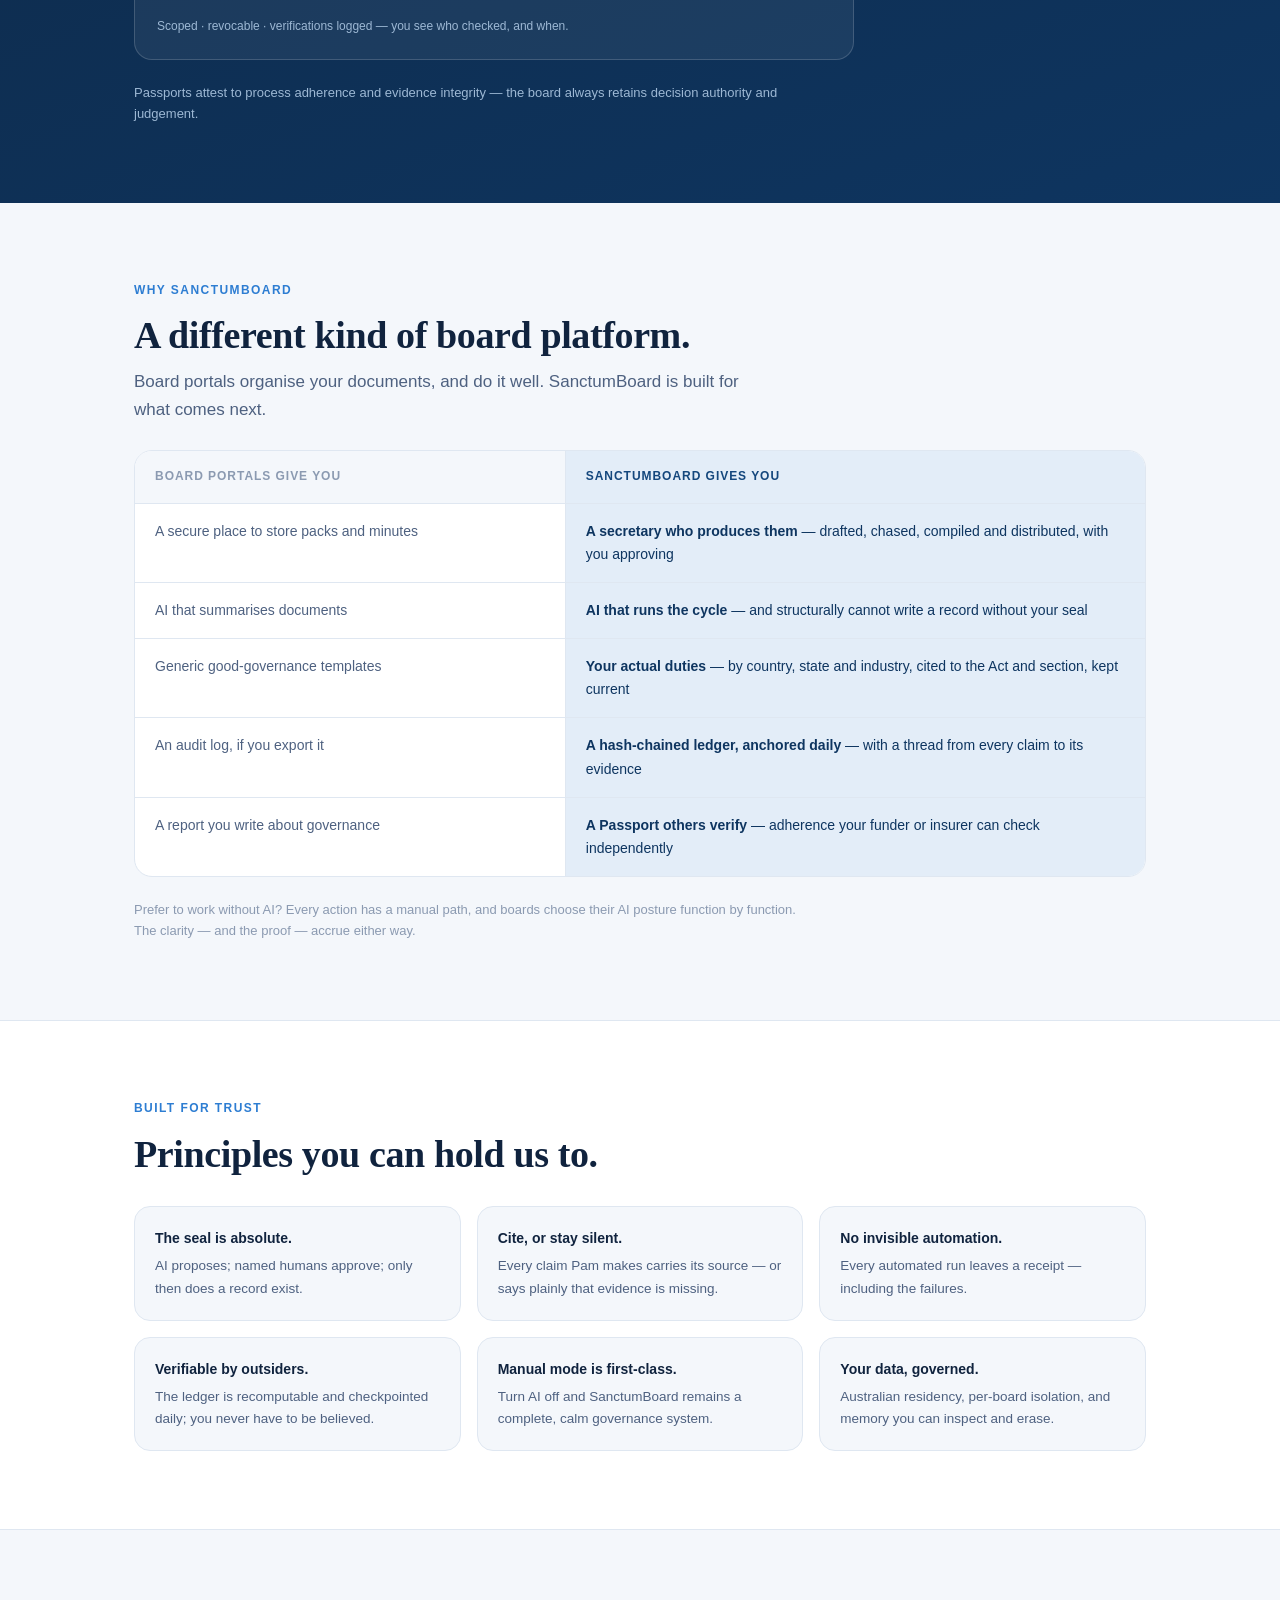
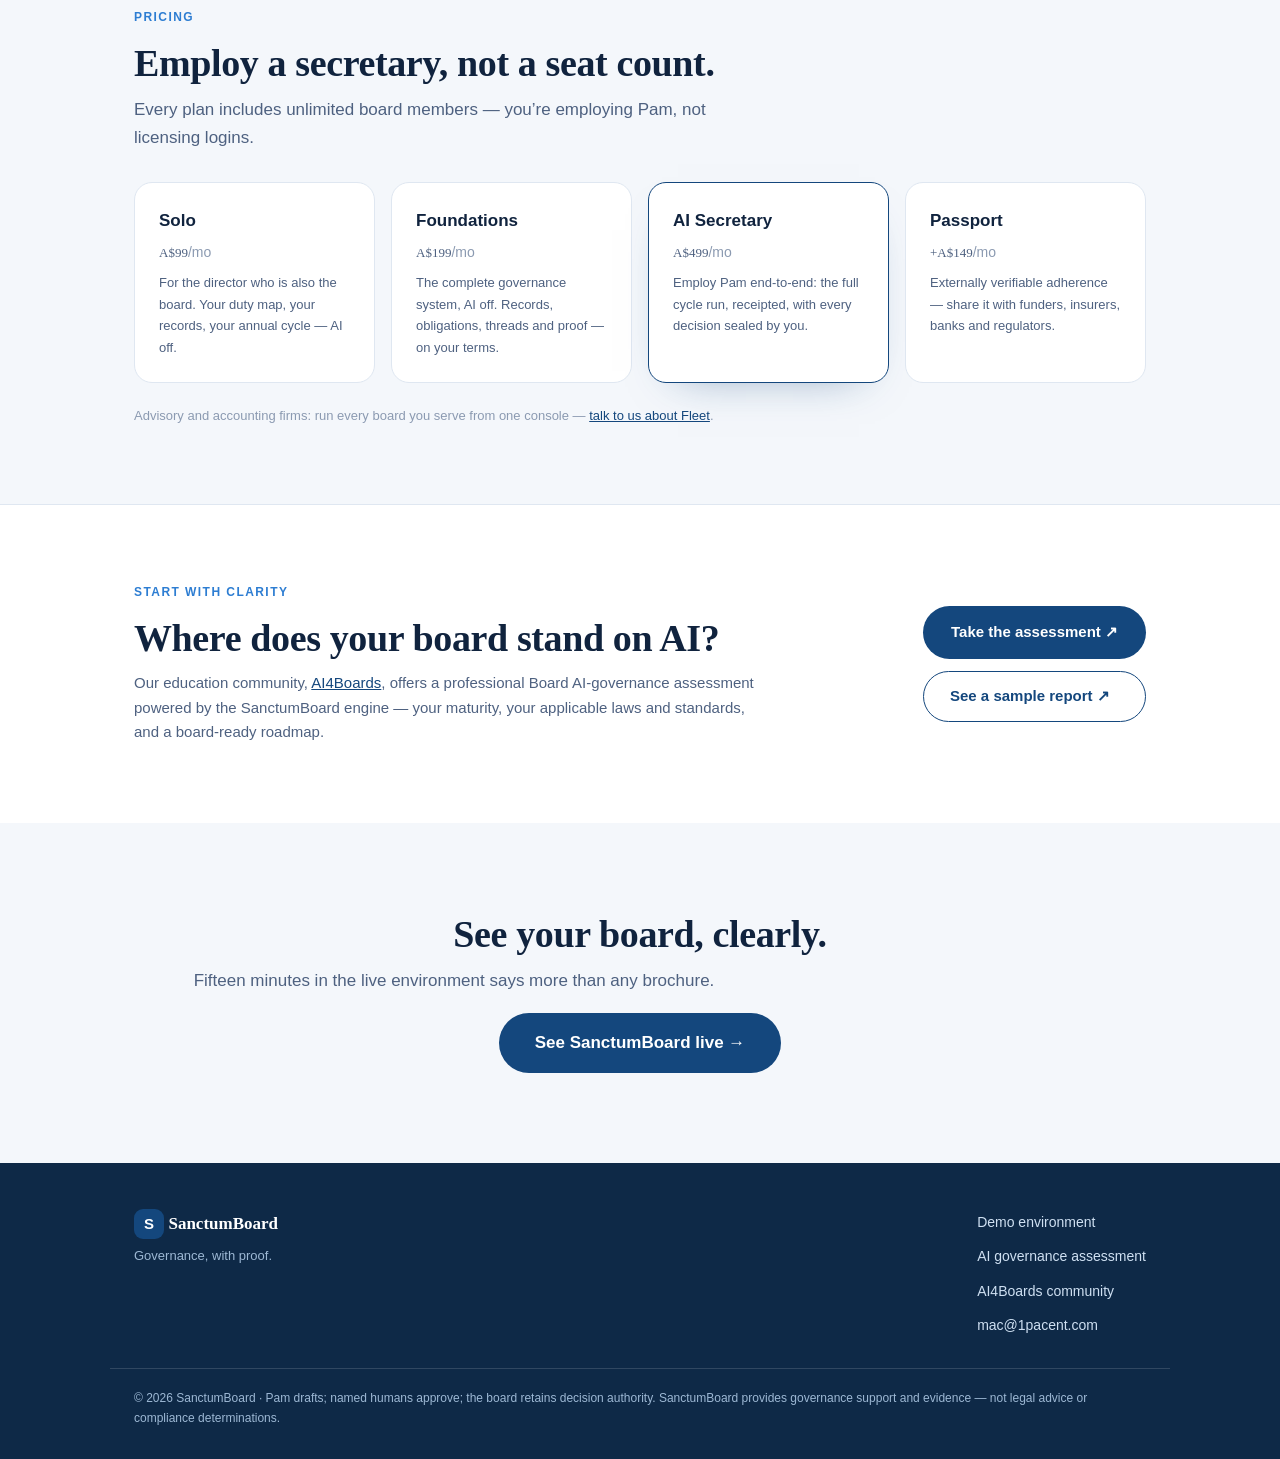
==== commit 8f56beca: "Modify plan prices and contact email in index.html Updated pricing and contact details for plans in " ====
--- a/index.html
+++ b/index.html
@@ -227,15 +227,15 @@
     <p class="section__lead">Every plan includes unlimited board members — you’re employing Pam, not licensing logins.</p>
     <div class="plans">
       <div class="plan">
-        <h3>Solo</h3><p class="plan__price">A$49<span>/mo</span></p>
-        <p>For the director who is also the board. Your duty map, your records, your annual cycle — handled.</p>
+        <h3>Solo</h3><p class="plan__price">A$99<span>/mo</span></p>
+        <p>For the director who is also the board. Your duty map, your records, your annual cycle — AI off.</p>
       </div>
       <div class="plan">
-        <h3>Foundations</h3><p class="plan__price">A$99<span>/mo</span></p>
+        <h3>Foundations</h3><p class="plan__price">A$199<span>/mo</span></p>
         <p>The complete governance system, AI off. Records, obligations, threads and proof — on your terms.</p>
       </div>
       <div class="plan plan--feature">
-        <h3>AI Secretary</h3><p class="plan__price">A$299<span>/mo</span></p>
+        <h3>AI Secretary</h3><p class="plan__price">A$499<span>/mo</span></p>
         <p>Employ Pam end-to-end: the full cycle run, receipted, with every decision sealed by you.</p>
       </div>
       <div class="plan">
@@ -243,7 +243,7 @@
         <p>Externally verifiable adherence — share it with funders, insurers, banks and regulators.</p>
       </div>
     </div>
-    <p class="section__note">Advisory and accounting firms: run every board you serve from one console — <a href="mailto:hello@sanctumboard.com">talk to us about Fleet</a>.</p>
+    <p class="section__note">Advisory and accounting firms: run every board you serve from one console — <a href="mailto:mac@1pacent.com">talk to us about Fleet</a>.</p>
   </div>
 </section>
 
@@ -254,7 +254,7 @@
       <p class="eyebrow">Start with clarity</p>
       <h2>Where does your board stand on AI?</h2>
       <p class="section__body">Our education community, <a href="https://ai4boards.org" target="_blank" rel="noreferrer">AI4Boards</a>, offers a
-      professional AI-governance assessment powered by the SanctumBoard engine — your maturity, your applicable laws and
+      professional Board AI-governance assessment powered by the SanctumBoard engine — your maturity, your applicable laws and
       standards, and a board-ready roadmap.</p>
     </div>
     <div class="bridge__ctas">
@@ -280,10 +280,10 @@
       <p>Governance, with proof.</p>
     </div>
     <ul>
-      <li><a href="https://demo.sanctumboard.com">Live environment</a></li>
+      <li><a href="https://demo.sanctumboard.com">Demo environment</a></li>
       <li><a href="https://assess.sanctumboard.com" target="_blank" rel="noreferrer">AI governance assessment</a></li>
-      <li><a href="https://ai4boards.org" target="_blank" rel="noreferrer">AI4Boards community</a></li>
-      <li><a href="mailto:hello@sanctumboard.com">hello@sanctumboard.com</a></li>
+      <li><a href="https://www.ai4boards.org" target="_blank" rel="noreferrer">AI4Boards community</a></li>
+      <li><a href="mailto:hello@sanctumboard.com">mac@1pacent.com</a></li>
     </ul>
   </div>
   <div class="container footer__legal">
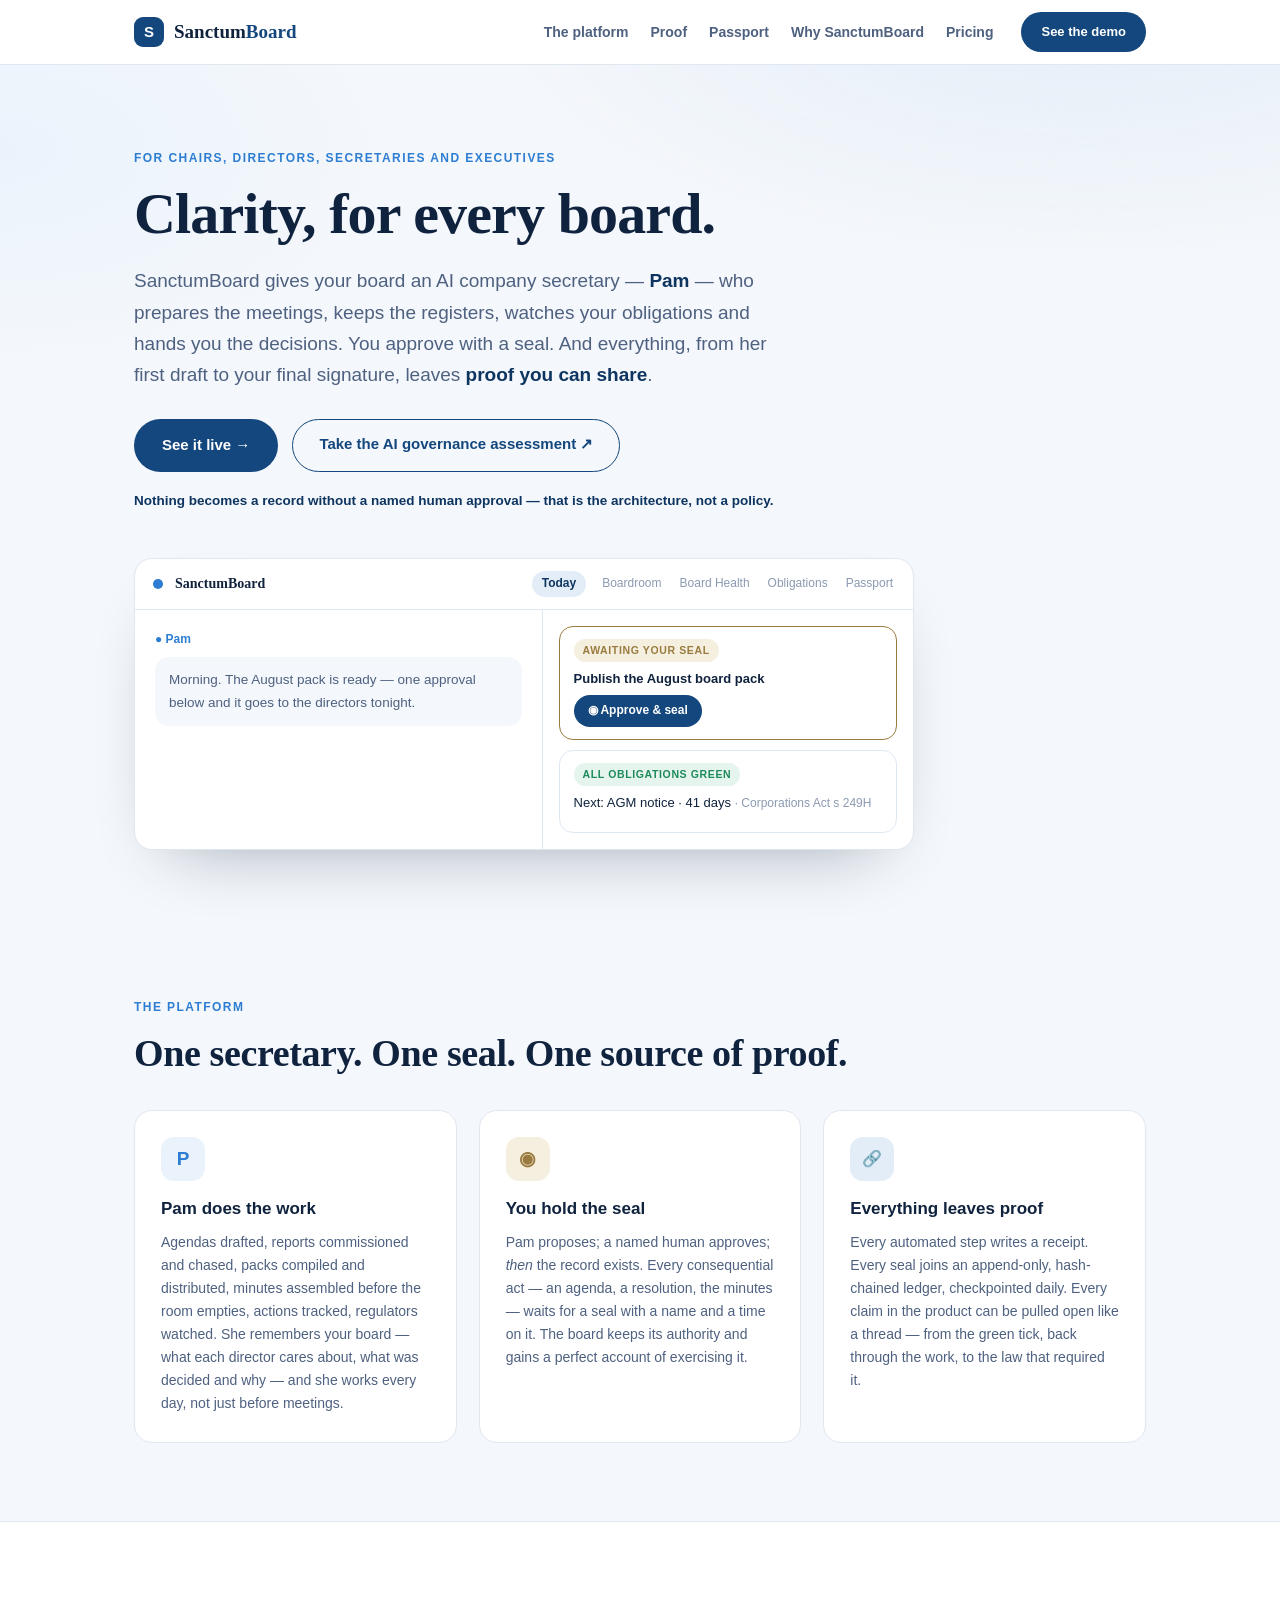
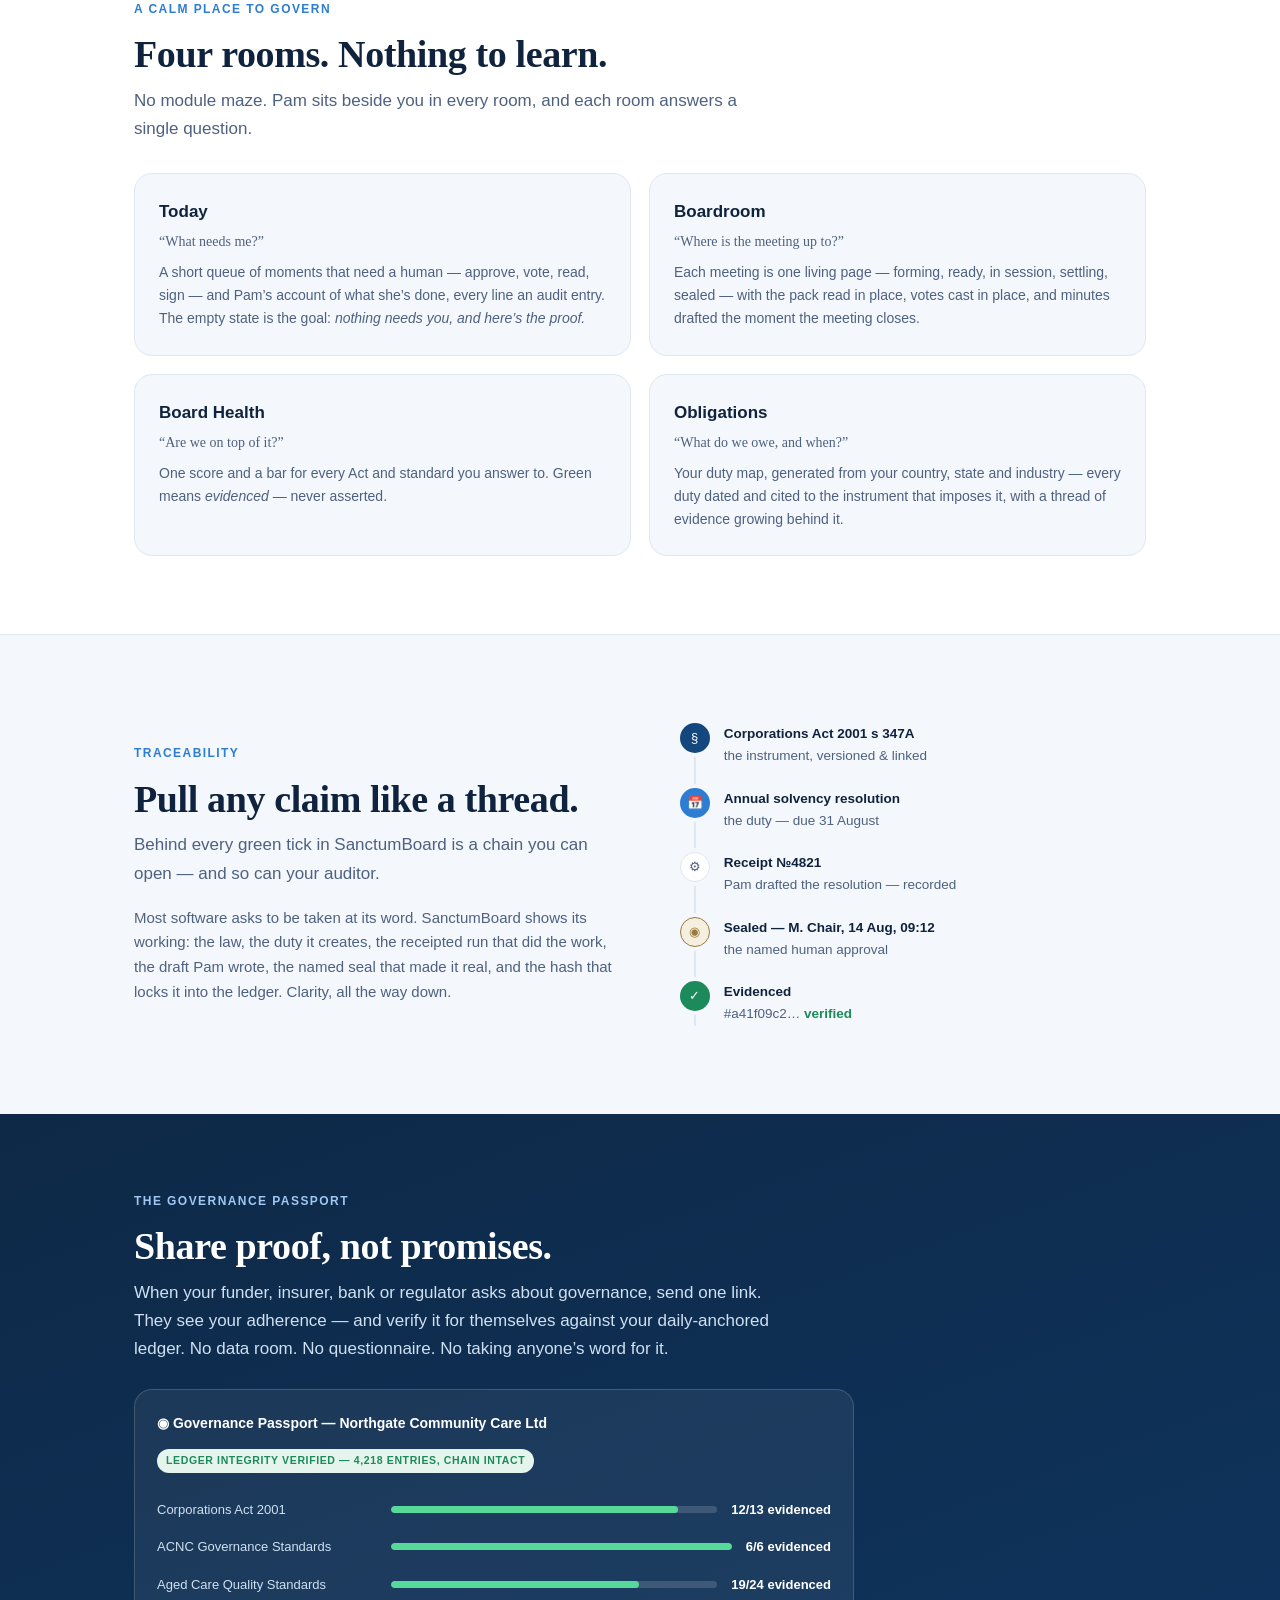
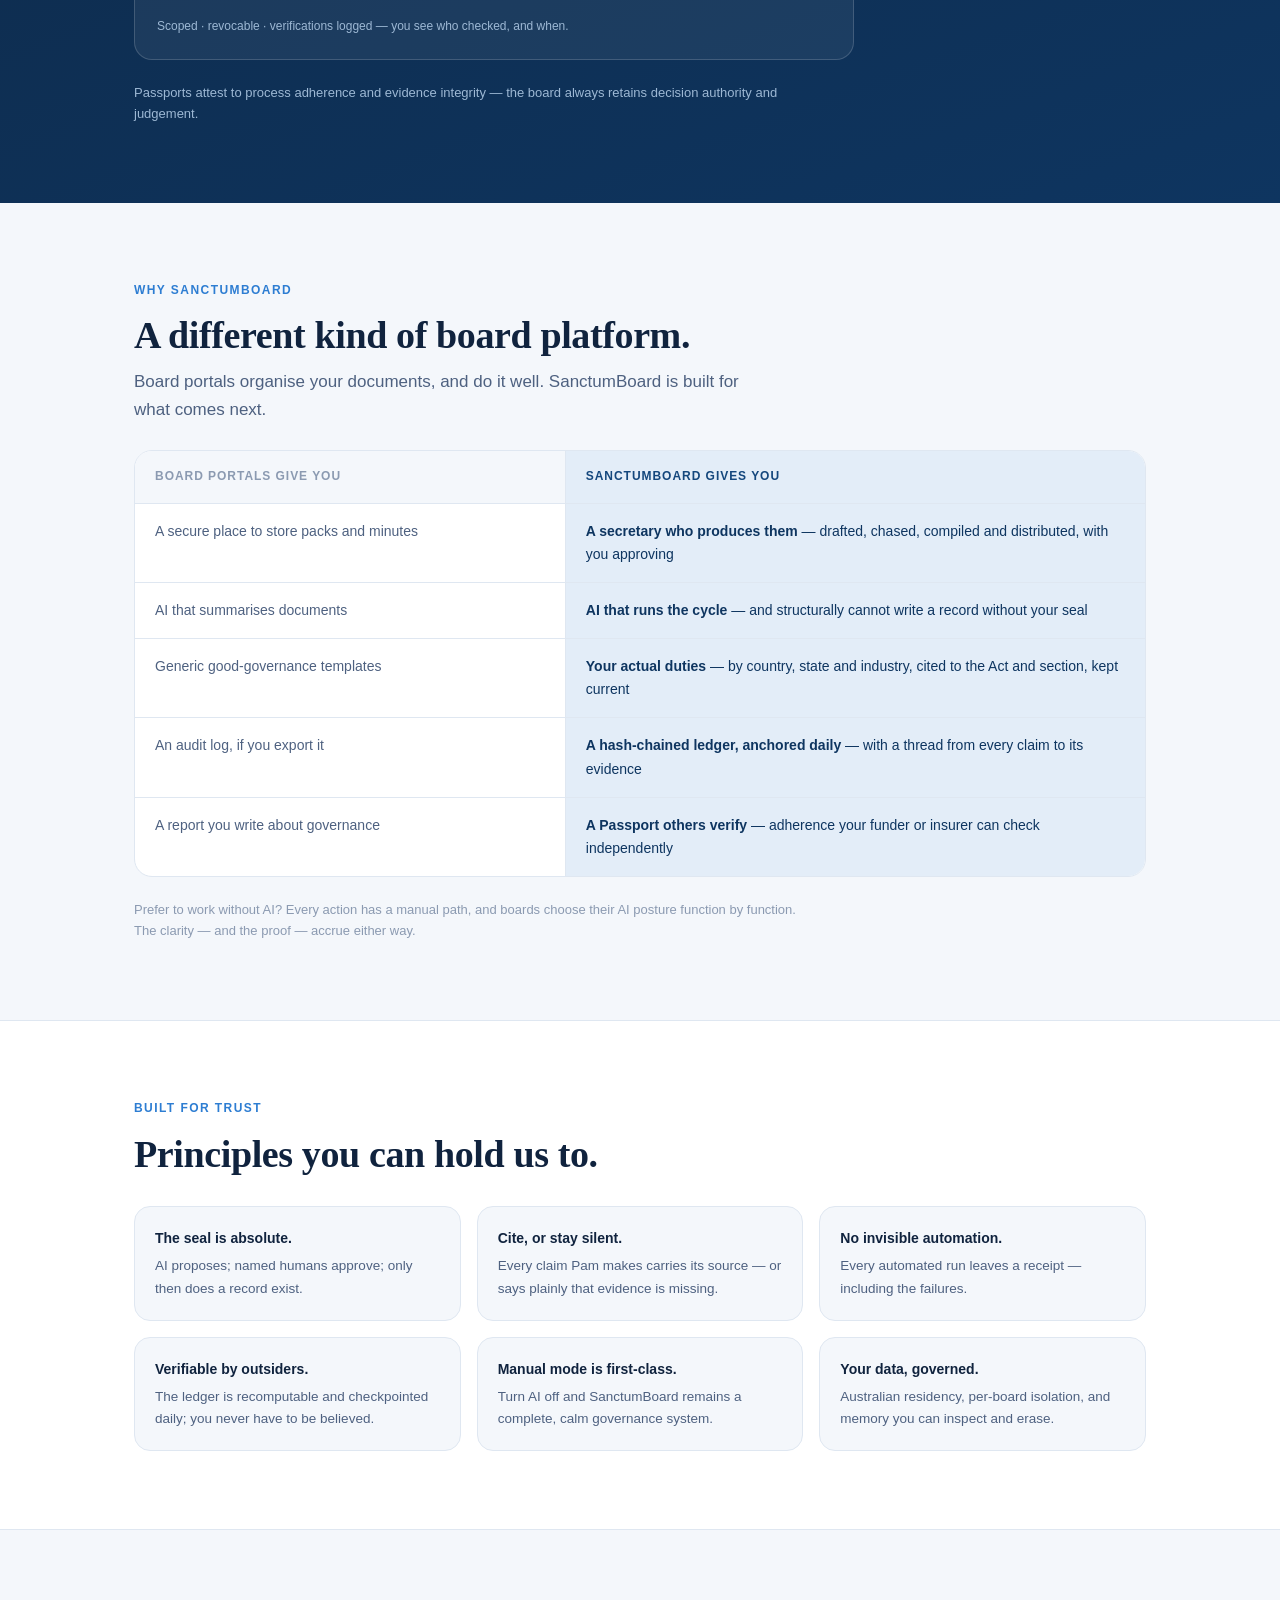
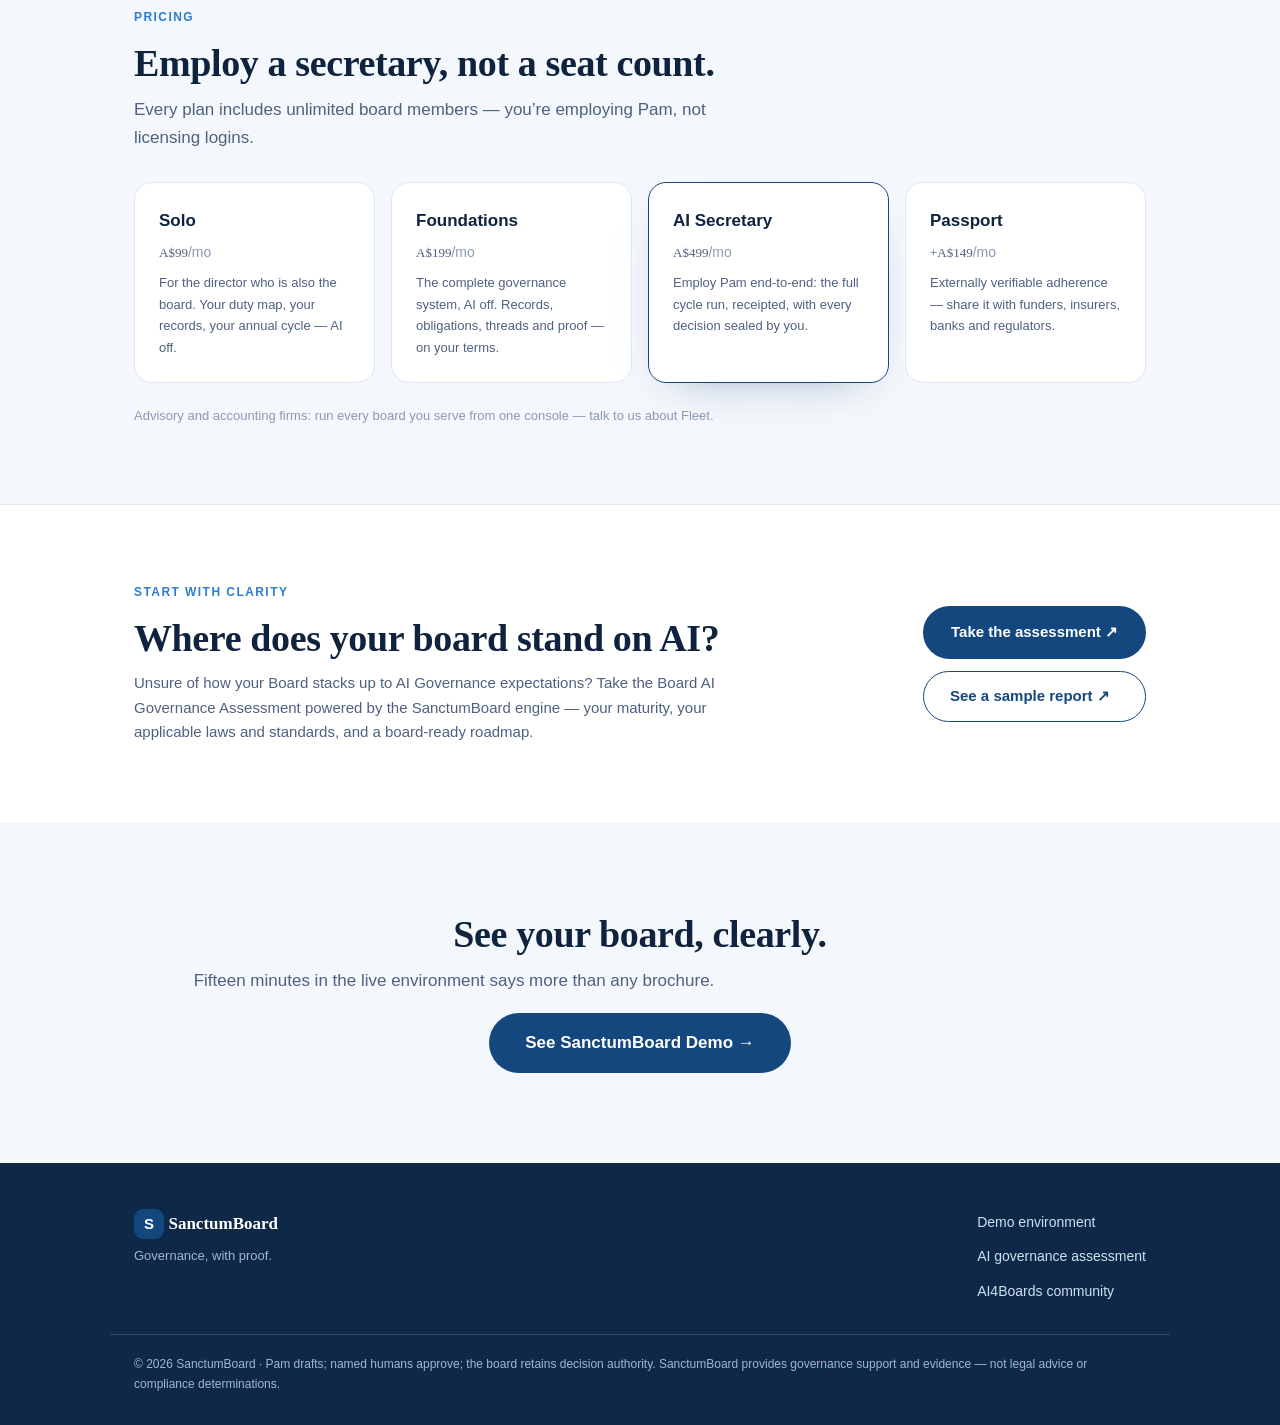
==== commit 15f8d362: "Update demo links and text in index.html" ====
--- a/index.html
+++ b/index.html
@@ -25,7 +25,7 @@
       <li><a href="#different">Why SanctumBoard</a></li>
       <li><a href="#pricing">Pricing</a></li>
     </ul>
-    <a class="btn btn--solid btn--small" href="https://demo.sanctumboard.com">See it live</a>
+    <a class="btn btn--solid btn--small" href="https://demo.sanctumboard.com">See the demo</a>
   </div>
 </nav>
 
@@ -243,7 +243,7 @@
         <p>Externally verifiable adherence — share it with funders, insurers, banks and regulators.</p>
       </div>
     </div>
-    <p class="section__note">Advisory and accounting firms: run every board you serve from one console — <a href="mailto:mac@1pacent.com">talk to us about Fleet</a>.</p>
+    <p class="section__note">Advisory and accounting firms: run every board you serve from one console — talk to us about Fleet</a>.</p>
   </div>
 </section>
 
@@ -253,9 +253,9 @@
     <div>
       <p class="eyebrow">Start with clarity</p>
       <h2>Where does your board stand on AI?</h2>
-      <p class="section__body">Our education community, <a href="https://ai4boards.org" target="_blank" rel="noreferrer">AI4Boards</a>, offers a
-      professional Board AI-governance assessment powered by the SanctumBoard engine — your maturity, your applicable laws and
-      standards, and a board-ready roadmap.</p>
+      <p class="section__body">Unsure of how your Board stacks up to AI Governance expectations? 
+        Take the Board AI Governance Assessment powered by the SanctumBoard engine — your maturity, 
+        your applicable laws and standards, and a board-ready roadmap.</p>
     </div>
     <div class="bridge__ctas">
       <a class="btn btn--solid" href="https://assess.sanctumboard.com" target="_blank" rel="noreferrer">Take the assessment ↗</a>
@@ -269,7 +269,7 @@
   <div class="container center">
     <h2>See your board, clearly.</h2>
     <p class="section__lead">Fifteen minutes in the live environment says more than any brochure.</p>
-    <a class="btn btn--solid btn--big" href="https://demo.sanctumboard.com">See SanctumBoard live →</a>
+    <a class="btn btn--solid btn--big" href="https://demo.sanctumboard.com">See SanctumBoard Demo →</a>
   </div>
 </section>
 
@@ -283,7 +283,6 @@
       <li><a href="https://demo.sanctumboard.com">Demo environment</a></li>
       <li><a href="https://assess.sanctumboard.com" target="_blank" rel="noreferrer">AI governance assessment</a></li>
       <li><a href="https://www.ai4boards.org" target="_blank" rel="noreferrer">AI4Boards community</a></li>
-      <li><a href="mailto:hello@sanctumboard.com">mac@1pacent.com</a></li>
     </ul>
   </div>
   <div class="container footer__legal">
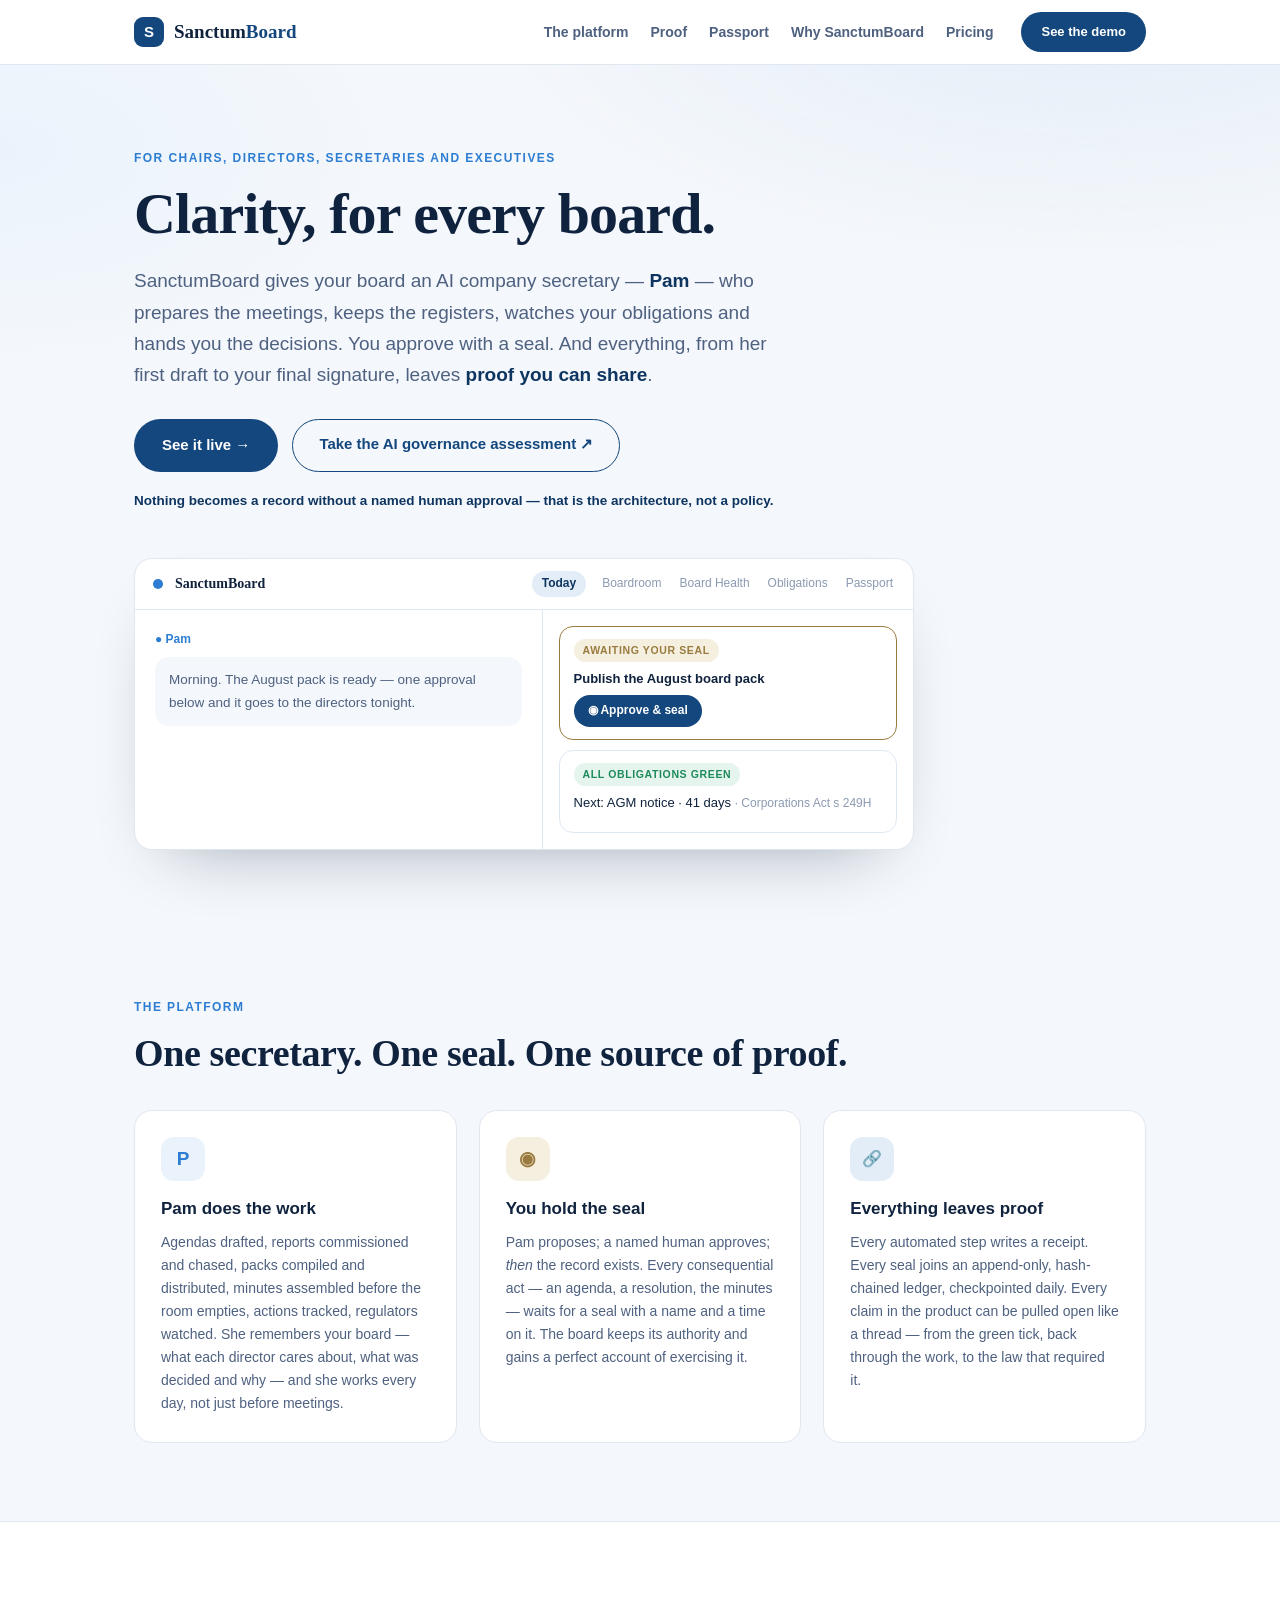
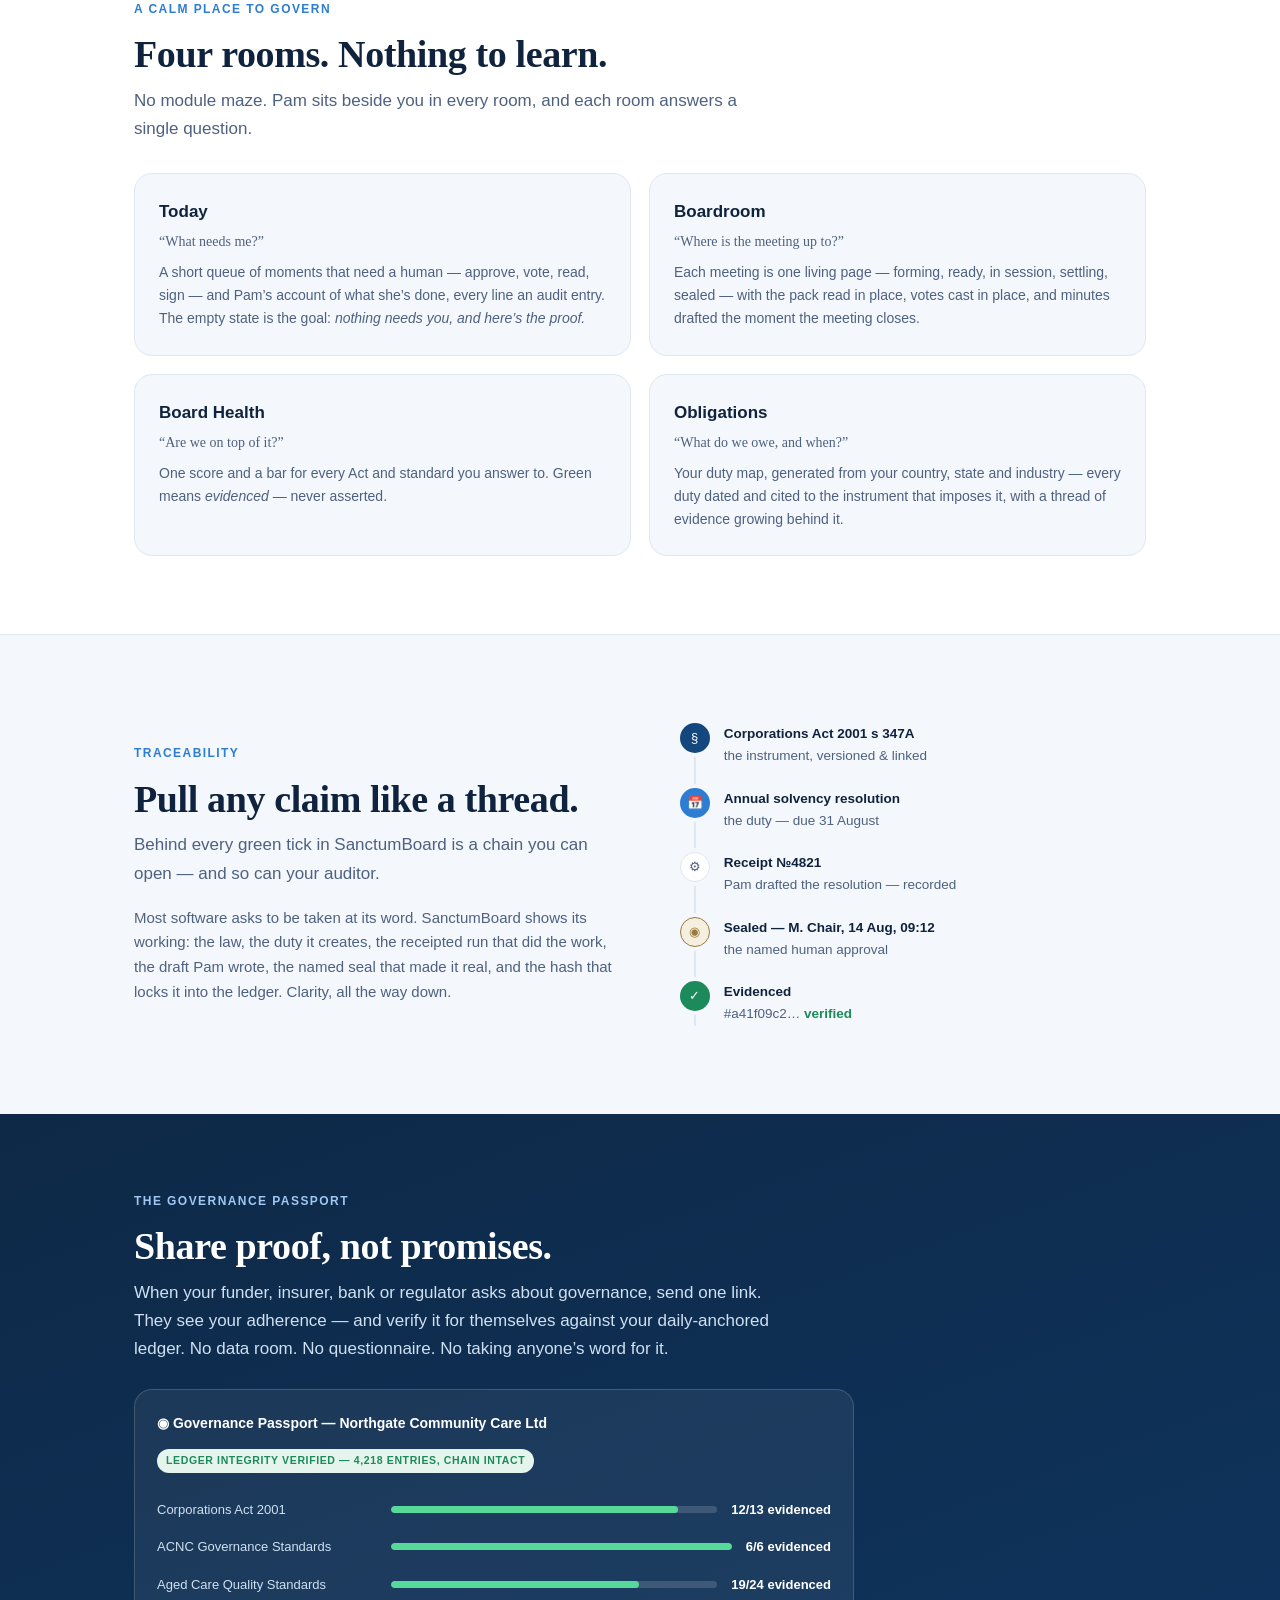
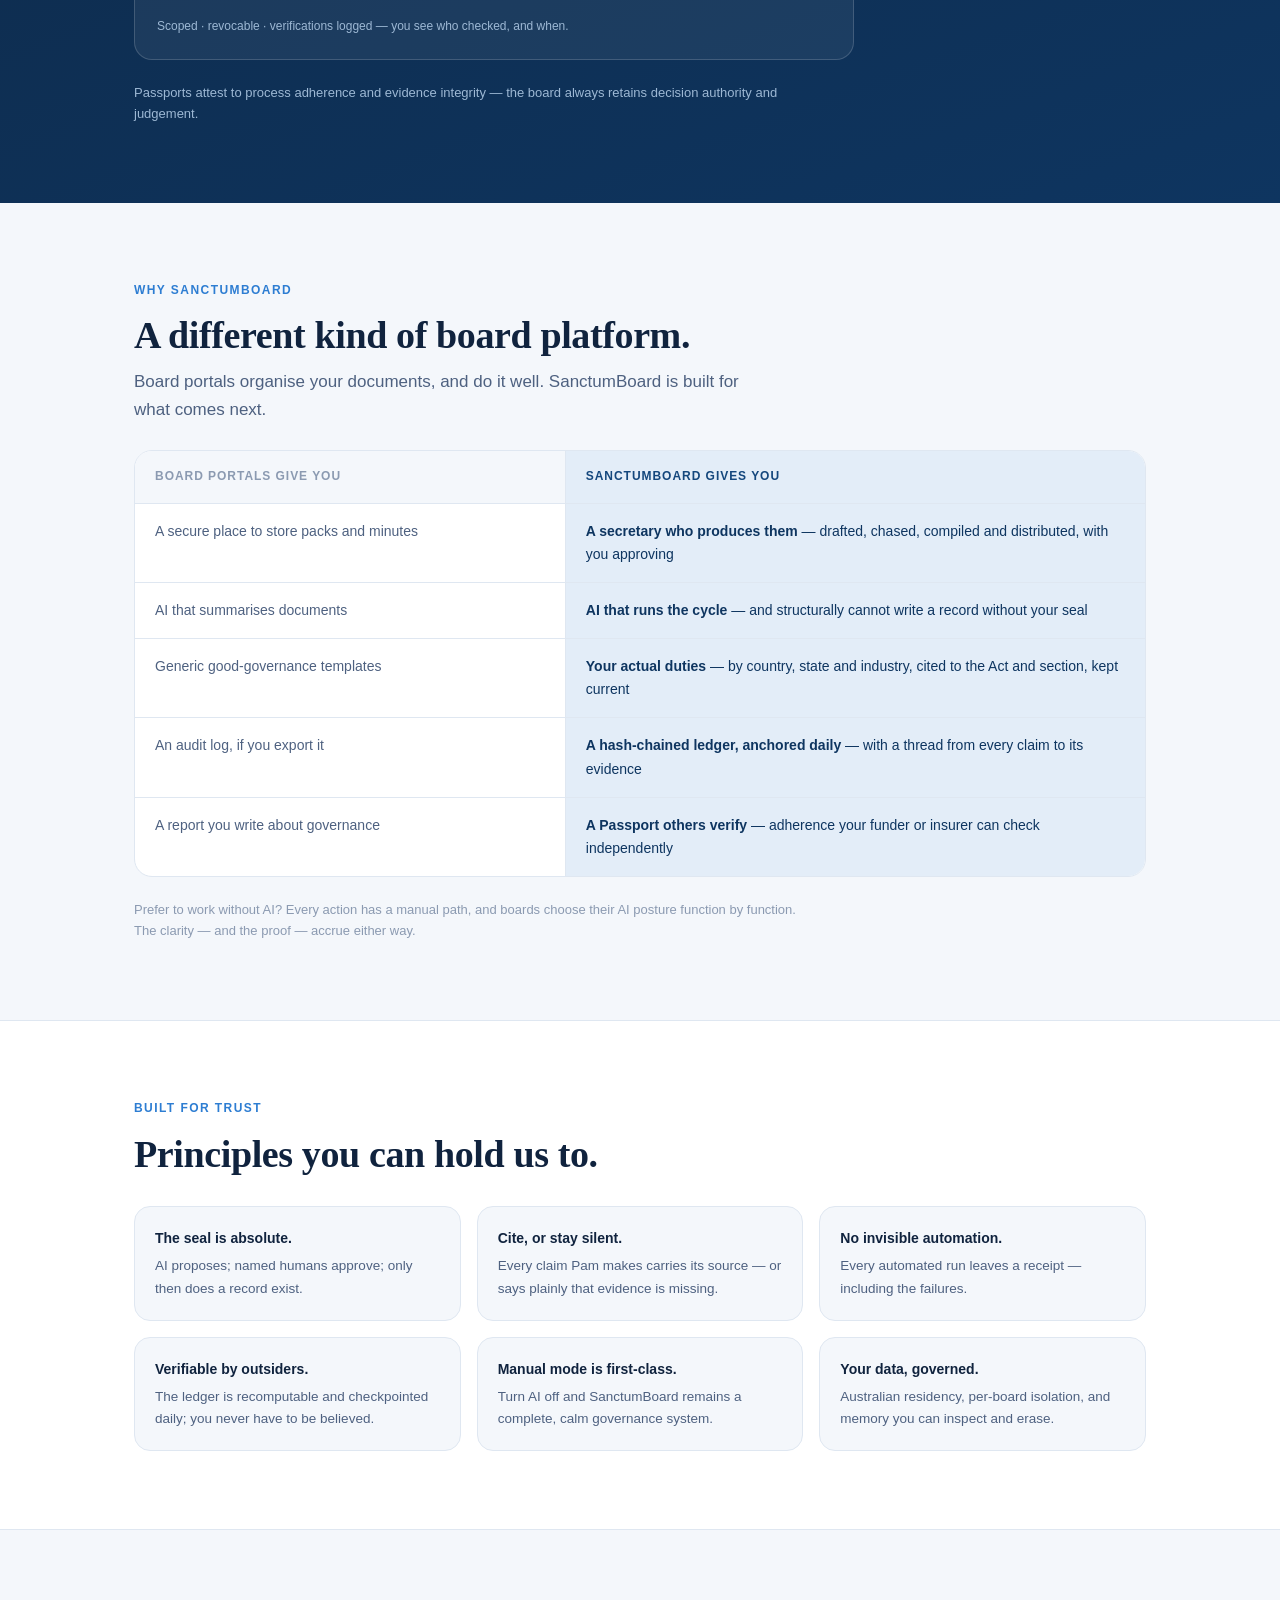
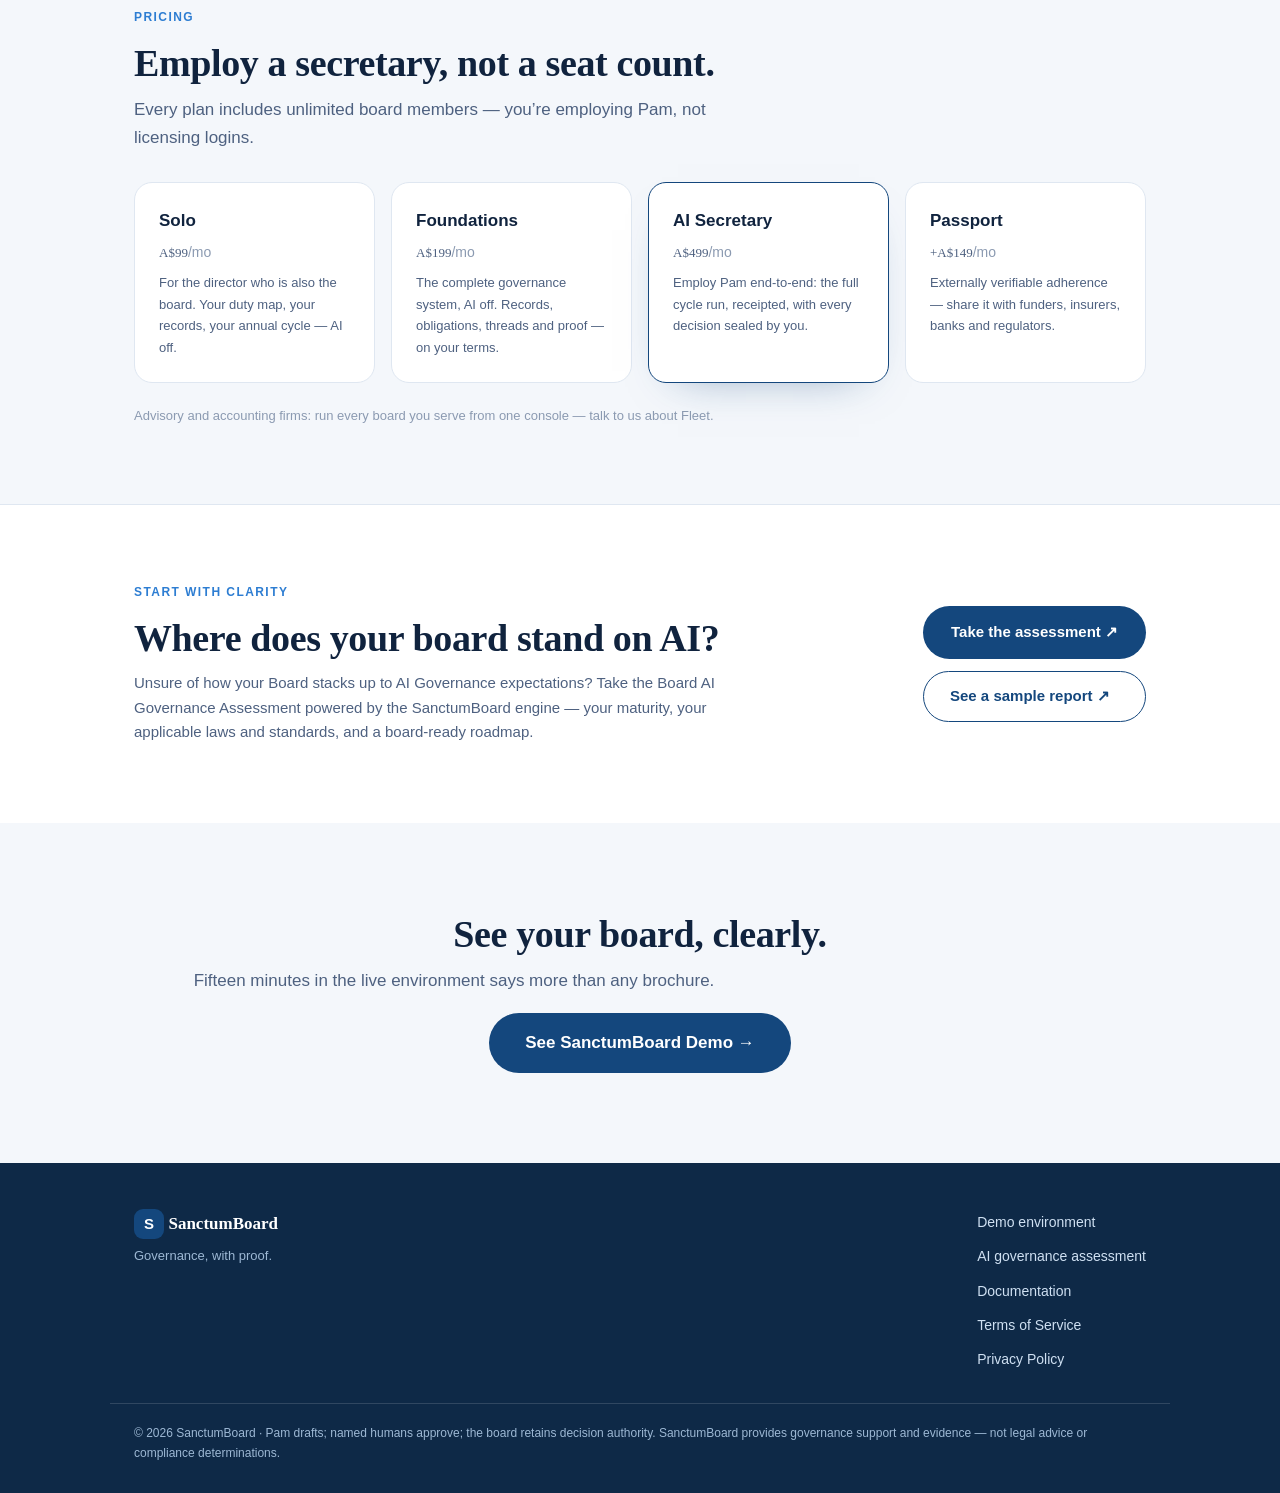
==== commit 8b0907aa: "Terms of Service and Privacy Policy Two documents the site could not launch without, written to be r" ====
--- a/index.html
+++ b/index.html
@@ -243,11 +243,11 @@
         <p>Externally verifiable adherence — share it with funders, insurers, banks and regulators.</p>
       </div>
     </div>
-    <p class="section__note">Advisory and accounting firms: run every board you serve from one console — talk to us about Fleet</a>.</p>
-  </div>
-</section>
-
-<!-- AI4BOARDS BRIDGE -->
+    <p class="section__note">Advisory and accounting firms: run every board you serve from one console — talk to us about Fleet.</p>
+  </div>
+</section>
+
+<!-- ASSESSMENT BRIDGE -->
 <section class="section section--bridge">
   <div class="container bridge">
     <div>
@@ -282,7 +282,9 @@
     <ul>
       <li><a href="https://demo.sanctumboard.com">Demo environment</a></li>
       <li><a href="https://assess.sanctumboard.com" target="_blank" rel="noreferrer">AI governance assessment</a></li>
-      <li><a href="https://www.ai4boards.org" target="_blank" rel="noreferrer">AI4Boards community</a></li>
+      <li><a href="https://docs.sanctumboard.com" target="_blank" rel="noreferrer">Documentation</a></li>
+      <li><a href="terms.html">Terms of Service</a></li>
+      <li><a href="privacy.html">Privacy Policy</a></li>
     </ul>
   </div>
   <div class="container footer__legal">
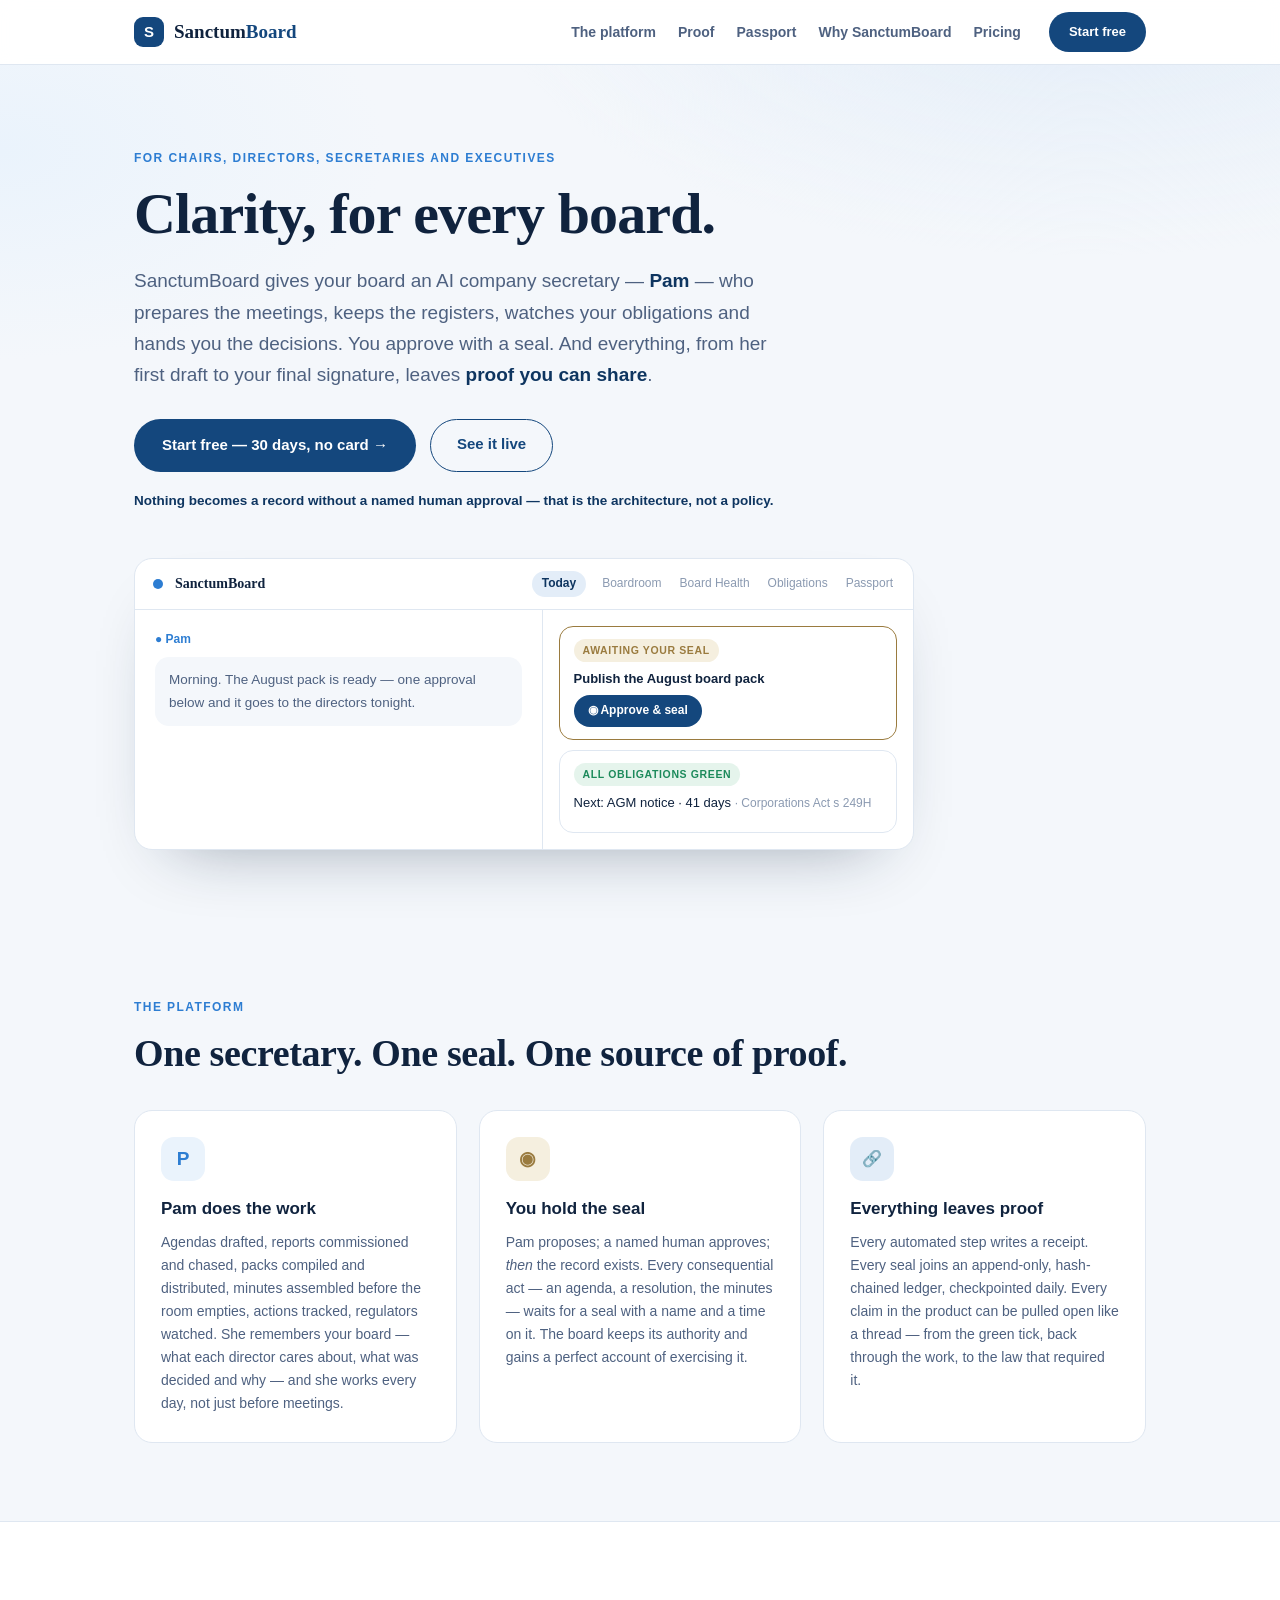
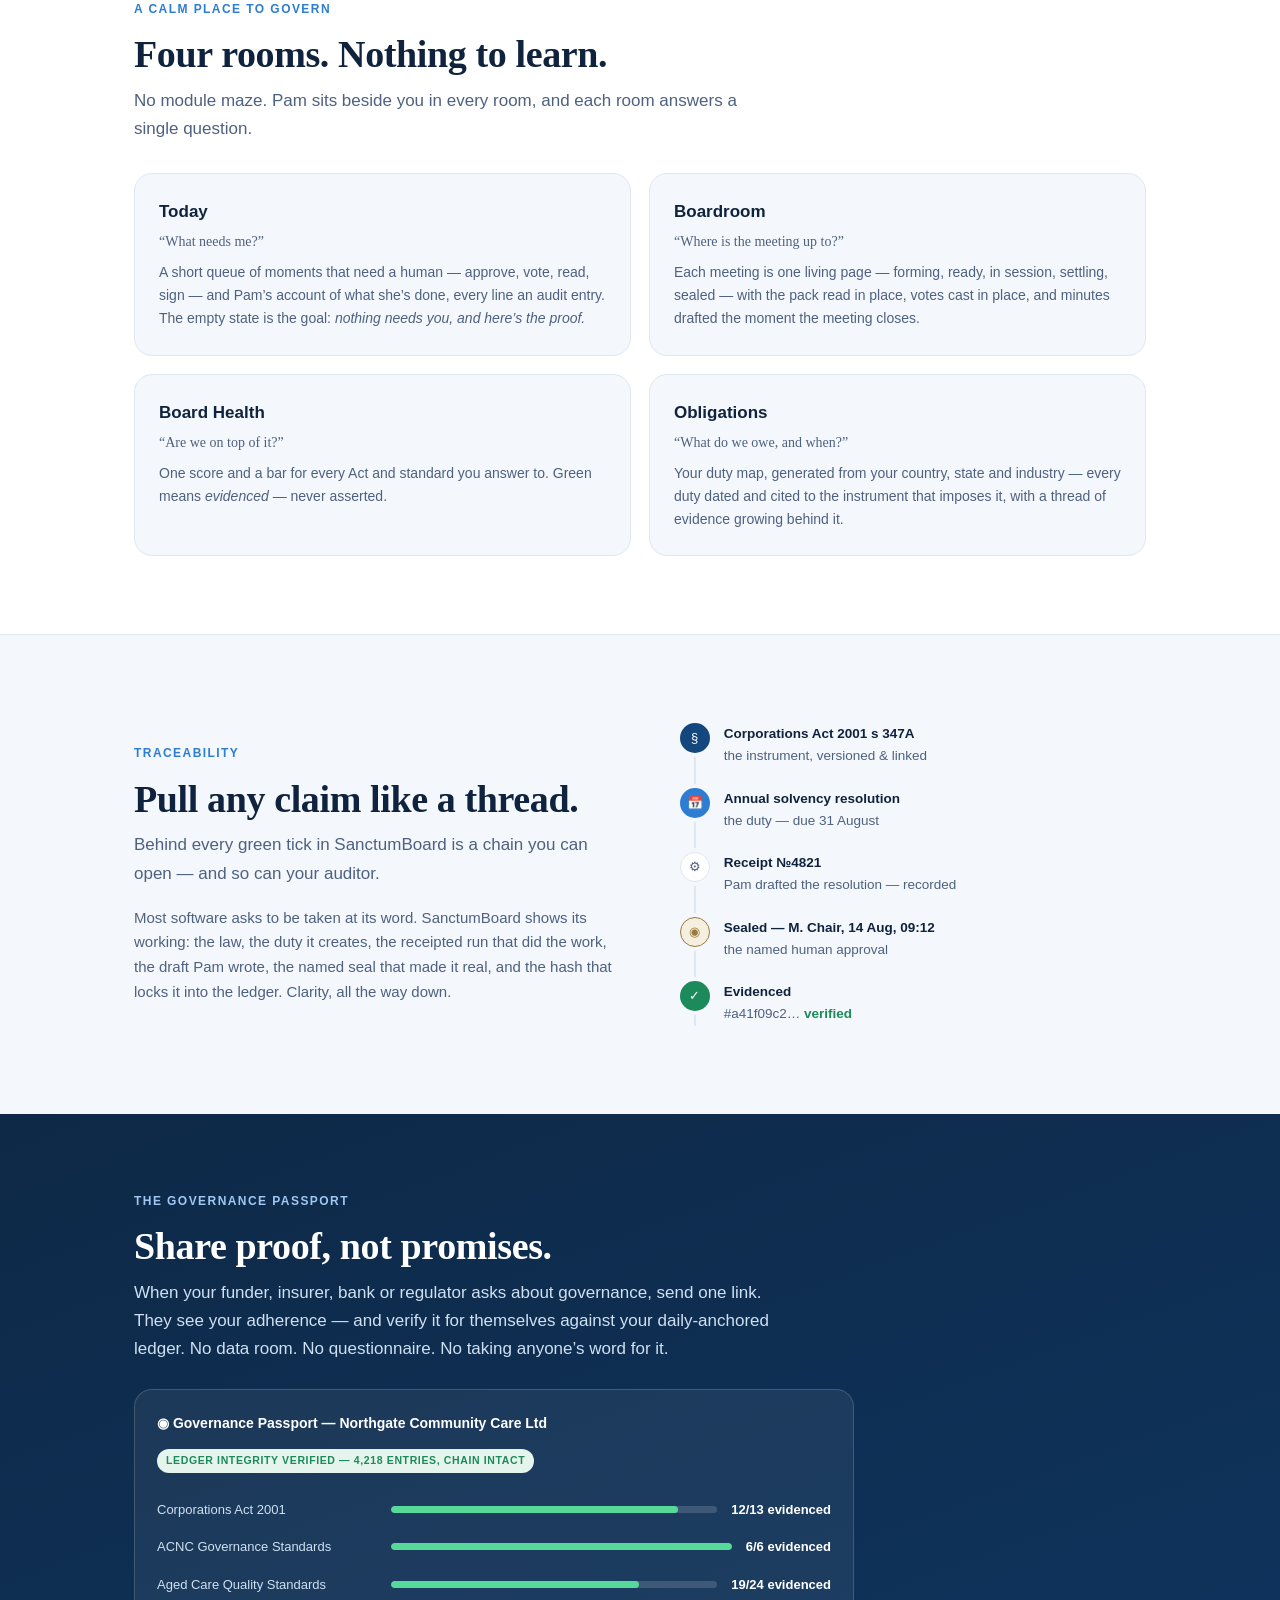
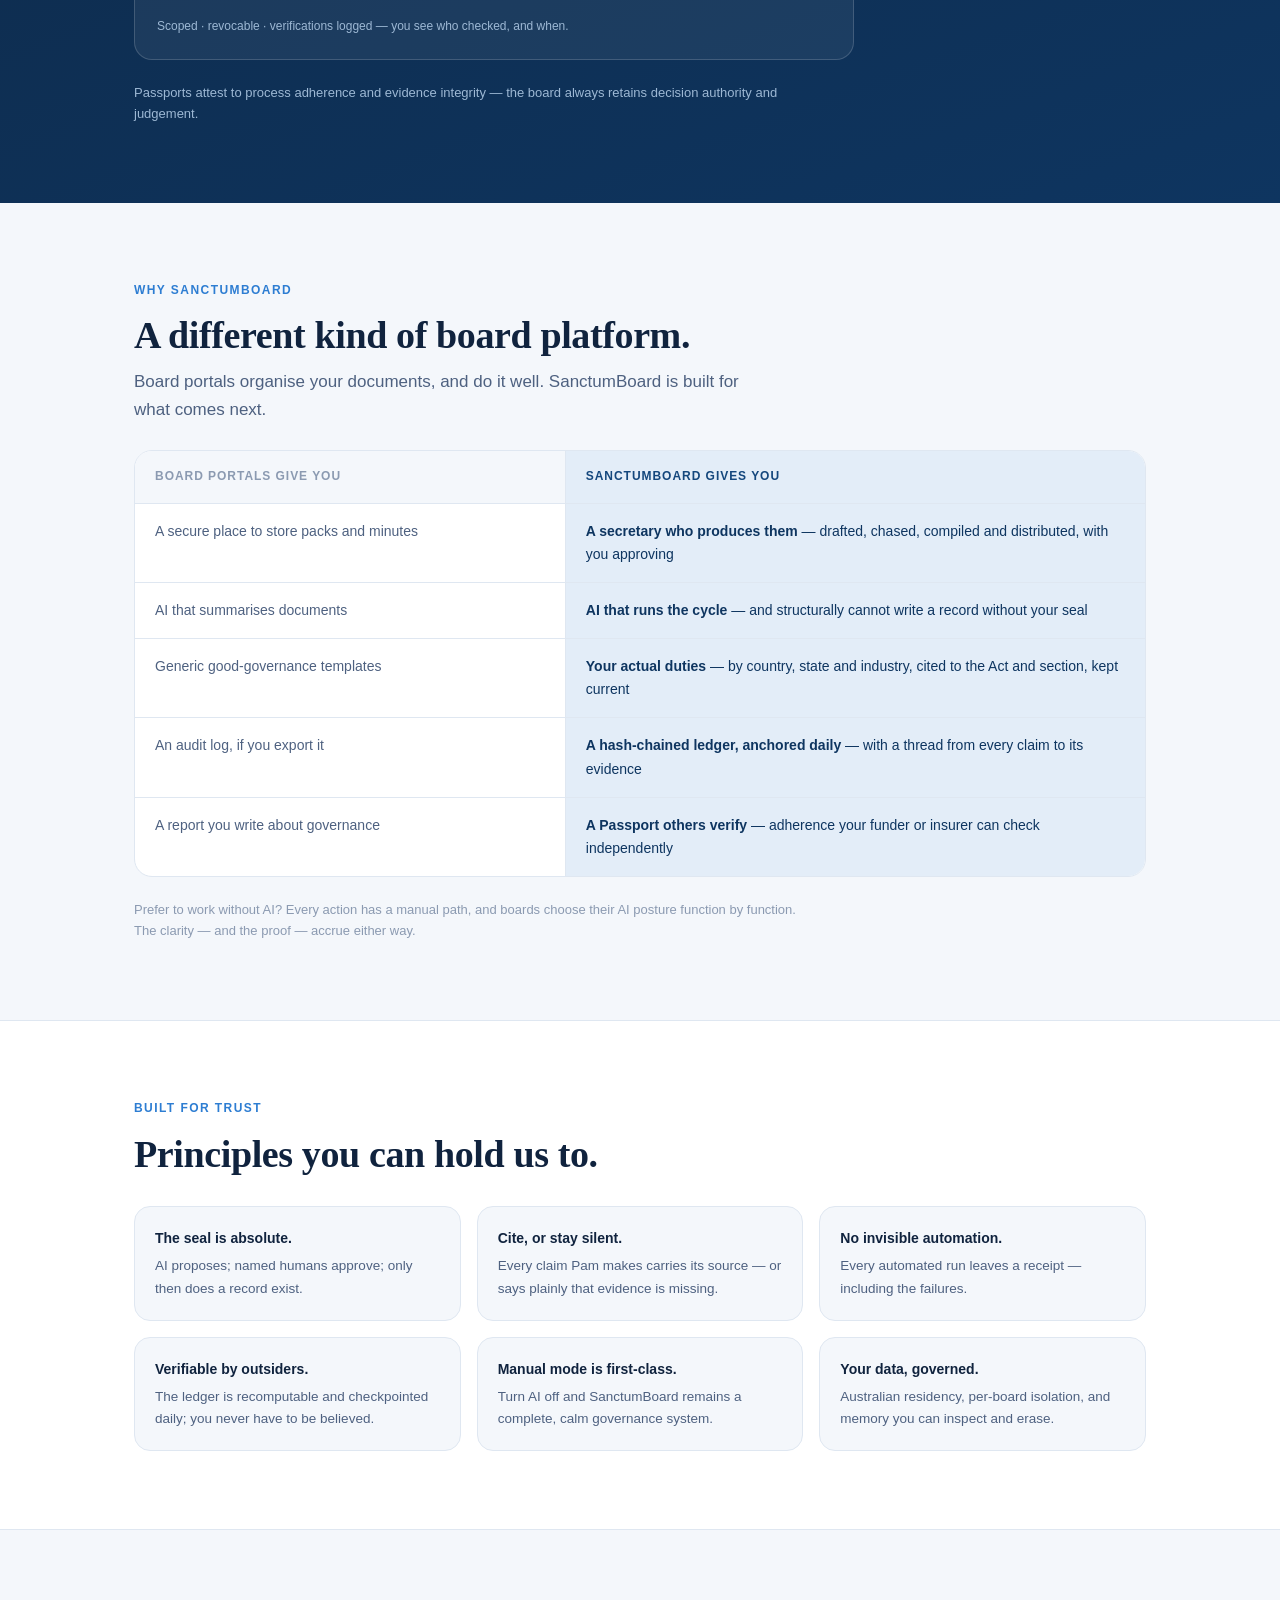
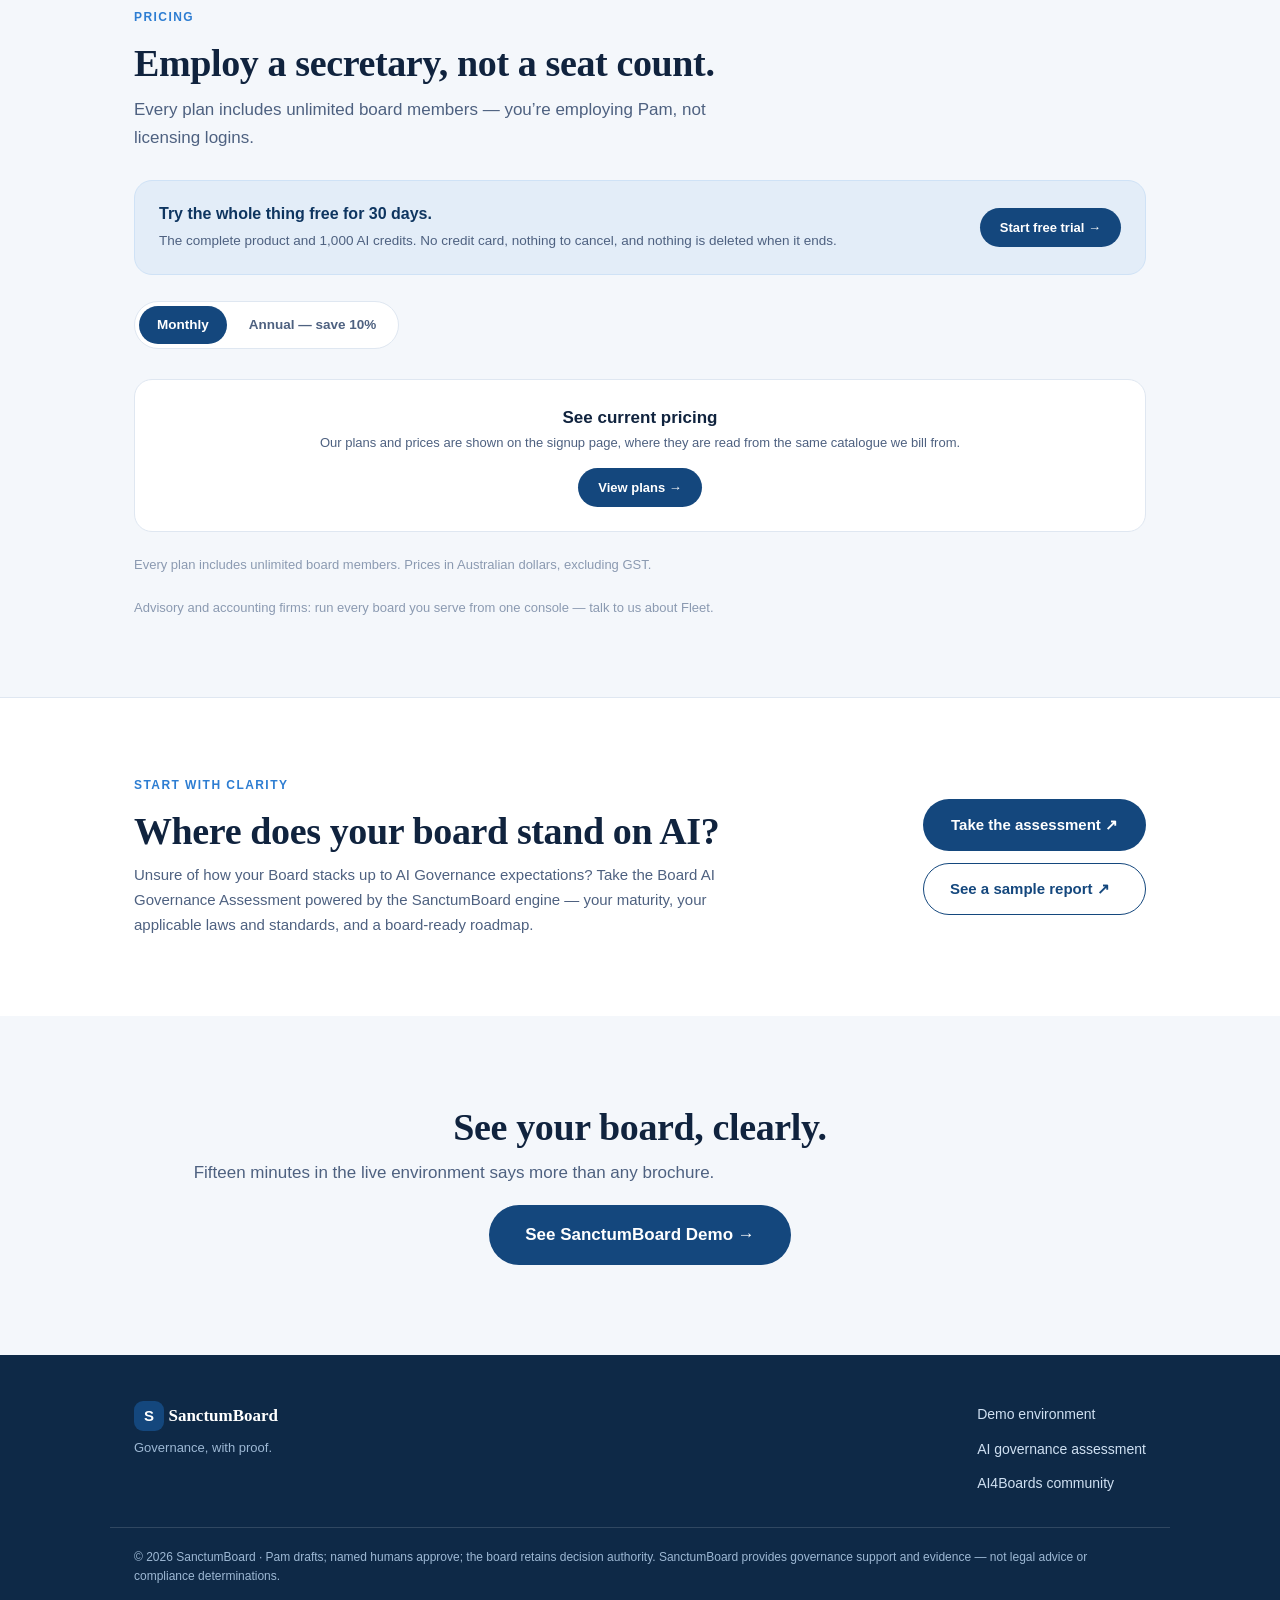
==== commit daedddc2: "Prices from the catalogue that charges them, and a way to buy This site had no purchase path at all." ====
--- a/index.html
+++ b/index.html
@@ -25,7 +25,7 @@
       <li><a href="#different">Why SanctumBoard</a></li>
       <li><a href="#pricing">Pricing</a></li>
     </ul>
-    <a class="btn btn--solid btn--small" href="https://demo.sanctumboard.com">See the demo</a>
+    <a class="btn btn--solid btn--small" href="https://demo.sanctumboard.com/start?trial=1">Start free</a>
   </div>
 </nav>
 
@@ -40,8 +40,8 @@
       And everything, from her first draft to your final signature, leaves <strong>proof you can share</strong>.
     </p>
     <div class="hero__ctas">
-      <a class="btn btn--solid" href="https://demo.sanctumboard.com">See it live →</a>
-      <a class="btn btn--ghost" href="https://assess.sanctumboard.com" target="_blank" rel="noreferrer">Take the AI governance assessment ↗</a>
+      <a class="btn btn--solid" href="https://demo.sanctumboard.com/start?trial=1">Start free — 30 days, no card →</a>
+      <a class="btn btn--ghost" href="https://demo.sanctumboard.com">See it live</a>
     </div>
     <p class="hero__promise">Nothing becomes a record without a named human approval — that is the architecture, not a policy.</p>
 
@@ -225,29 +225,36 @@
     <p class="eyebrow">Pricing</p>
     <h2>Employ a secretary, not a seat count.</h2>
     <p class="section__lead">Every plan includes unlimited board members — you’re employing Pam, not licensing logins.</p>
-    <div class="plans">
-      <div class="plan">
-        <h3>Solo</h3><p class="plan__price">A$99<span>/mo</span></p>
-        <p>For the director who is also the board. Your duty map, your records, your annual cycle — AI off.</p>
-      </div>
-      <div class="plan">
-        <h3>Foundations</h3><p class="plan__price">A$199<span>/mo</span></p>
-        <p>The complete governance system, AI off. Records, obligations, threads and proof — on your terms.</p>
-      </div>
-      <div class="plan plan--feature">
-        <h3>AI Secretary</h3><p class="plan__price">A$499<span>/mo</span></p>
-        <p>Employ Pam end-to-end: the full cycle run, receipted, with every decision sealed by you.</p>
-      </div>
-      <div class="plan">
-        <h3>Passport</h3><p class="plan__price">+A$149<span>/mo</span></p>
-        <p>Externally verifiable adherence — share it with funders, insurers, banks and regulators.</p>
-      </div>
-    </div>
+
+    <!-- The trial, when it is actually open. Hidden until /api/plans says so,
+         because advertising a trial we are not running is a broken promise on
+         the first page somebody reads. -->
+    <div class="trialbar" id="trial-banner" hidden>
+      <div>
+        <b>Try the whole thing free for <span data-days>30</span> days.</b>
+        <span>The complete product and <span data-credits>1,000</span> AI credits. No credit card, nothing to cancel, and nothing is deleted when it ends.</span>
+      </div>
+      <a class="btn btn--solid btn--small" href="https://demo.sanctumboard.com/start?trial=1">Start free trial →</a>
+    </div>
+
+    <div class="term-toggle" id="term-toggle" hidden>
+      <button type="button" data-term="month" class="termbtn termbtn--on" aria-pressed="true">Monthly</button>
+      <button type="button" data-term="year" class="termbtn" aria-pressed="false">Annual — save 10%</button>
+    </div>
+
+    <!-- Filled from demo.sanctumboard.com/api/plans, which reads the same
+         catalogue checkout charges from. Deliberately empty until it answers:
+         a number written here is a fourth price list waiting to happen. -->
+    <div class="plans" id="plans">
+      <div class="plan plan--loading"><h3>Loading plans…</h3></div>
+    </div>
+
+    <p class="section__note" id="pricing-note">Every plan includes unlimited board members. Prices in Australian dollars, excluding GST.</p>
     <p class="section__note">Advisory and accounting firms: run every board you serve from one console — talk to us about Fleet.</p>
   </div>
 </section>
 
-<!-- ASSESSMENT BRIDGE -->
+<!-- AI4BOARDS BRIDGE -->
 <section class="section section--bridge">
   <div class="container bridge">
     <div>
@@ -282,9 +289,7 @@
     <ul>
       <li><a href="https://demo.sanctumboard.com">Demo environment</a></li>
       <li><a href="https://assess.sanctumboard.com" target="_blank" rel="noreferrer">AI governance assessment</a></li>
-      <li><a href="https://docs.sanctumboard.com" target="_blank" rel="noreferrer">Documentation</a></li>
-      <li><a href="terms.html">Terms of Service</a></li>
-      <li><a href="privacy.html">Privacy Policy</a></li>
+      <li><a href="https://www.ai4boards.org" target="_blank" rel="noreferrer">AI4Boards community</a></li>
     </ul>
   </div>
   <div class="container footer__legal">
@@ -293,5 +298,6 @@
   </div>
 </footer>
 
+<script src="pricing.js" defer></script>
 </body>
 </html>
--- a/style.css
+++ b/style.css
@@ -181,7 +181,34 @@
 .plan--feature { border-color: var(--trust); box-shadow: 0 18px 44px -30px rgba(20,71,125,.55); }
 .plan__price { font-family: var(--serif); font-size: 30px; color: var(--trust-ink); margin: 6px 0 8px; }
 .plan__price span { font-size: 14px; color: var(--ink-faint); font-family: var(--sans); }
+.plan__price--talk { font-size: 24px; }
 .plan p { font-size: 13px; color: var(--ink-soft); }
+.plan a.btn { display: inline-block; }
+
+/* GST is exclusive on every Stripe Price and immutable there, so a figure
+   shown without this line is simply the wrong number. */
+.plan__tax { font-size: 11.5px; font-weight: 700; letter-spacing: .04em; text-transform: uppercase;
+  color: var(--ink-faint); margin: -4px 0 8px; }
+.plan__credits { font-size: 12.5px; color: var(--trust); font-weight: 600; margin-top: 8px; }
+.plan--loading, .plan--fallback { grid-column: 1 / -1; text-align: center; }
+.plan--loading h3 { color: var(--ink-faint); font-weight: 500; }
+
+/* The trial, shown only once /api/plans confirms one is running. */
+.trialbar { display: flex; align-items: center; justify-content: space-between; gap: 20px; flex-wrap: wrap;
+  background: var(--trust-soft); border: 1px solid #cfe2f6; border-radius: 18px; padding: 20px 24px; margin-top: 28px; }
+.trialbar b { display: block; font-size: 16px; color: var(--trust-ink); }
+.trialbar span { font-size: 13.5px; color: var(--ink-soft); }
+.trialbar b span { display: inline; font-size: inherit; color: inherit; }
+
+/* Monthly / annual. Hidden until some plan can actually be bought annually —
+   /api/plans withholds the annual price when no Stripe Price exists. */
+.term-toggle { display: inline-flex; gap: 4px; margin-top: 26px; padding: 4px;
+  background: var(--surface); border: 1px solid var(--line); border-radius: 999px; }
+.termbtn { border: 0; background: transparent; cursor: pointer; font: inherit; font-size: 13.5px;
+  font-weight: 600; color: var(--ink-soft); padding: 8px 18px; border-radius: 999px; transition: background .12s ease, color .12s ease; }
+.termbtn:hover { color: var(--trust); }
+.termbtn--on { background: var(--trust); color: #fff; }
+.termbtn--on:hover { color: #fff; }
 
 /* Bridge */
 .bridge { display: grid; grid-template-columns: 1.2fr auto; gap: 40px; align-items: center; }
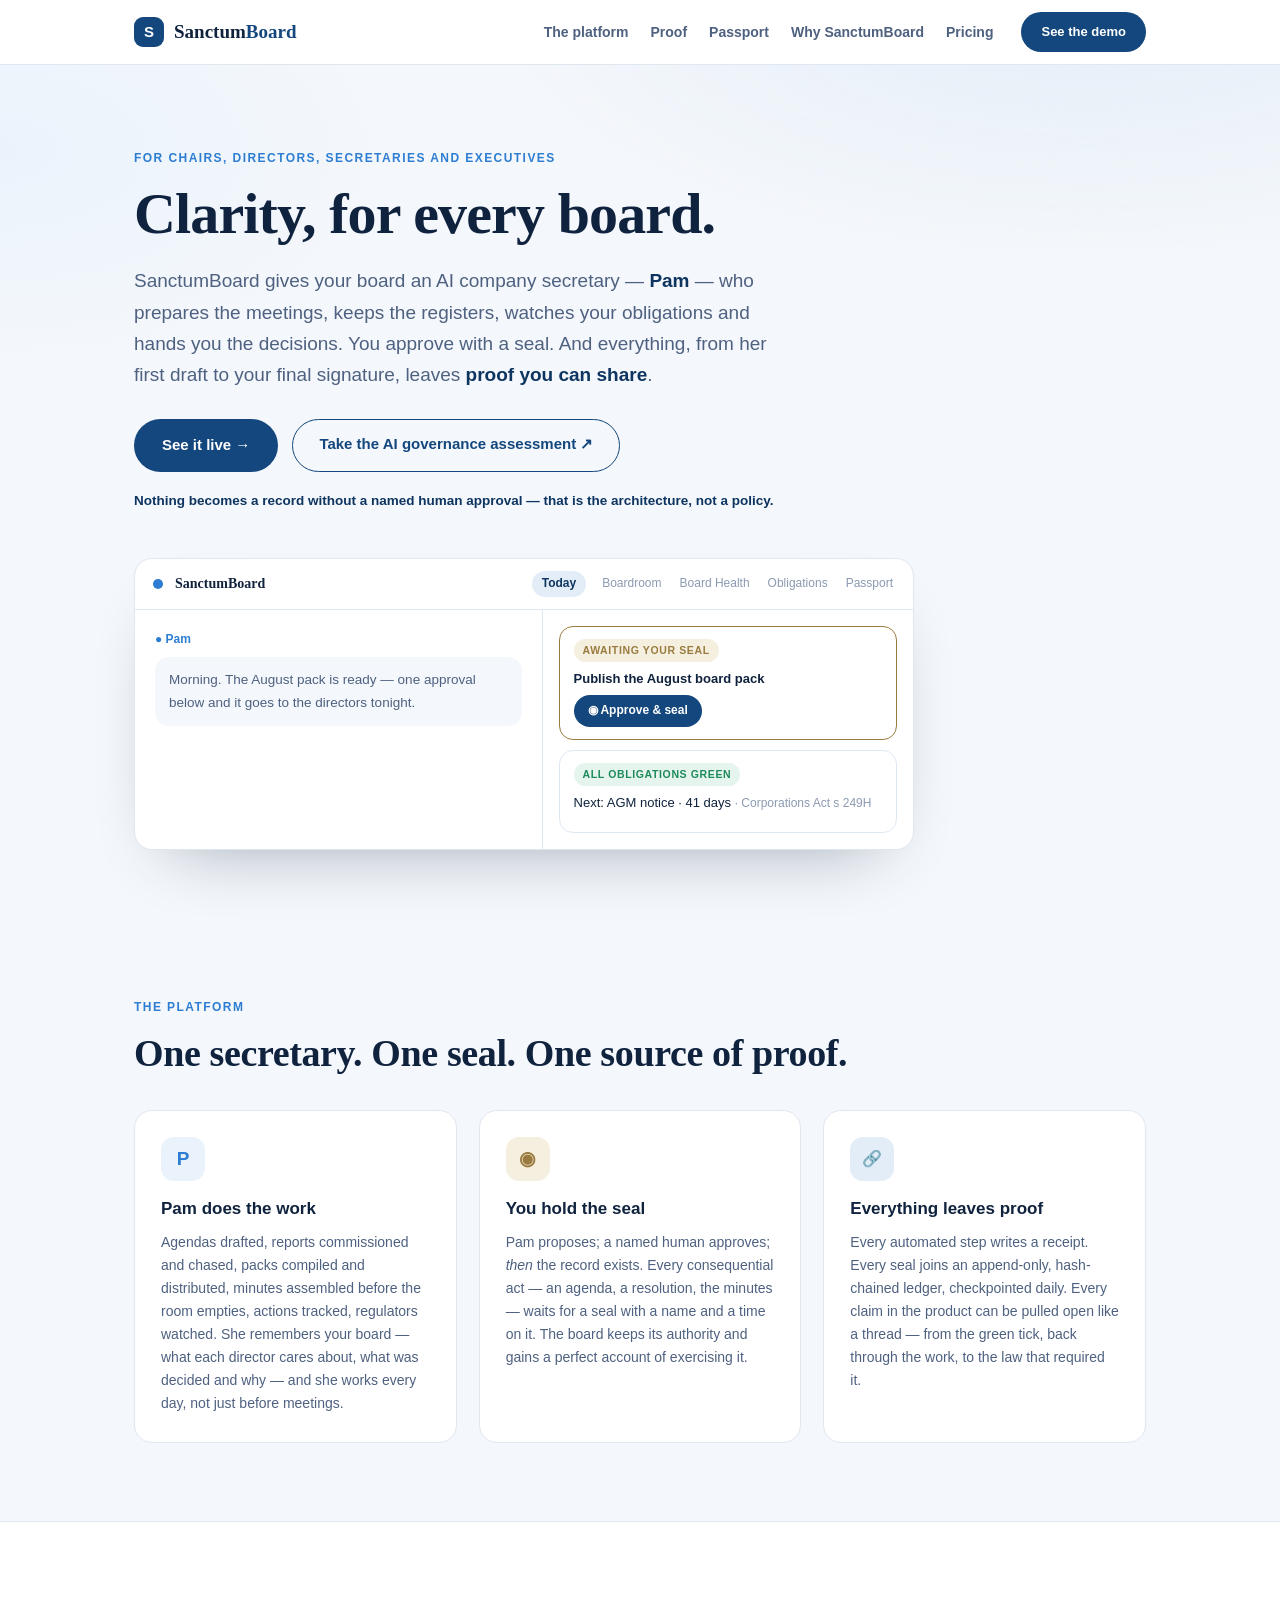
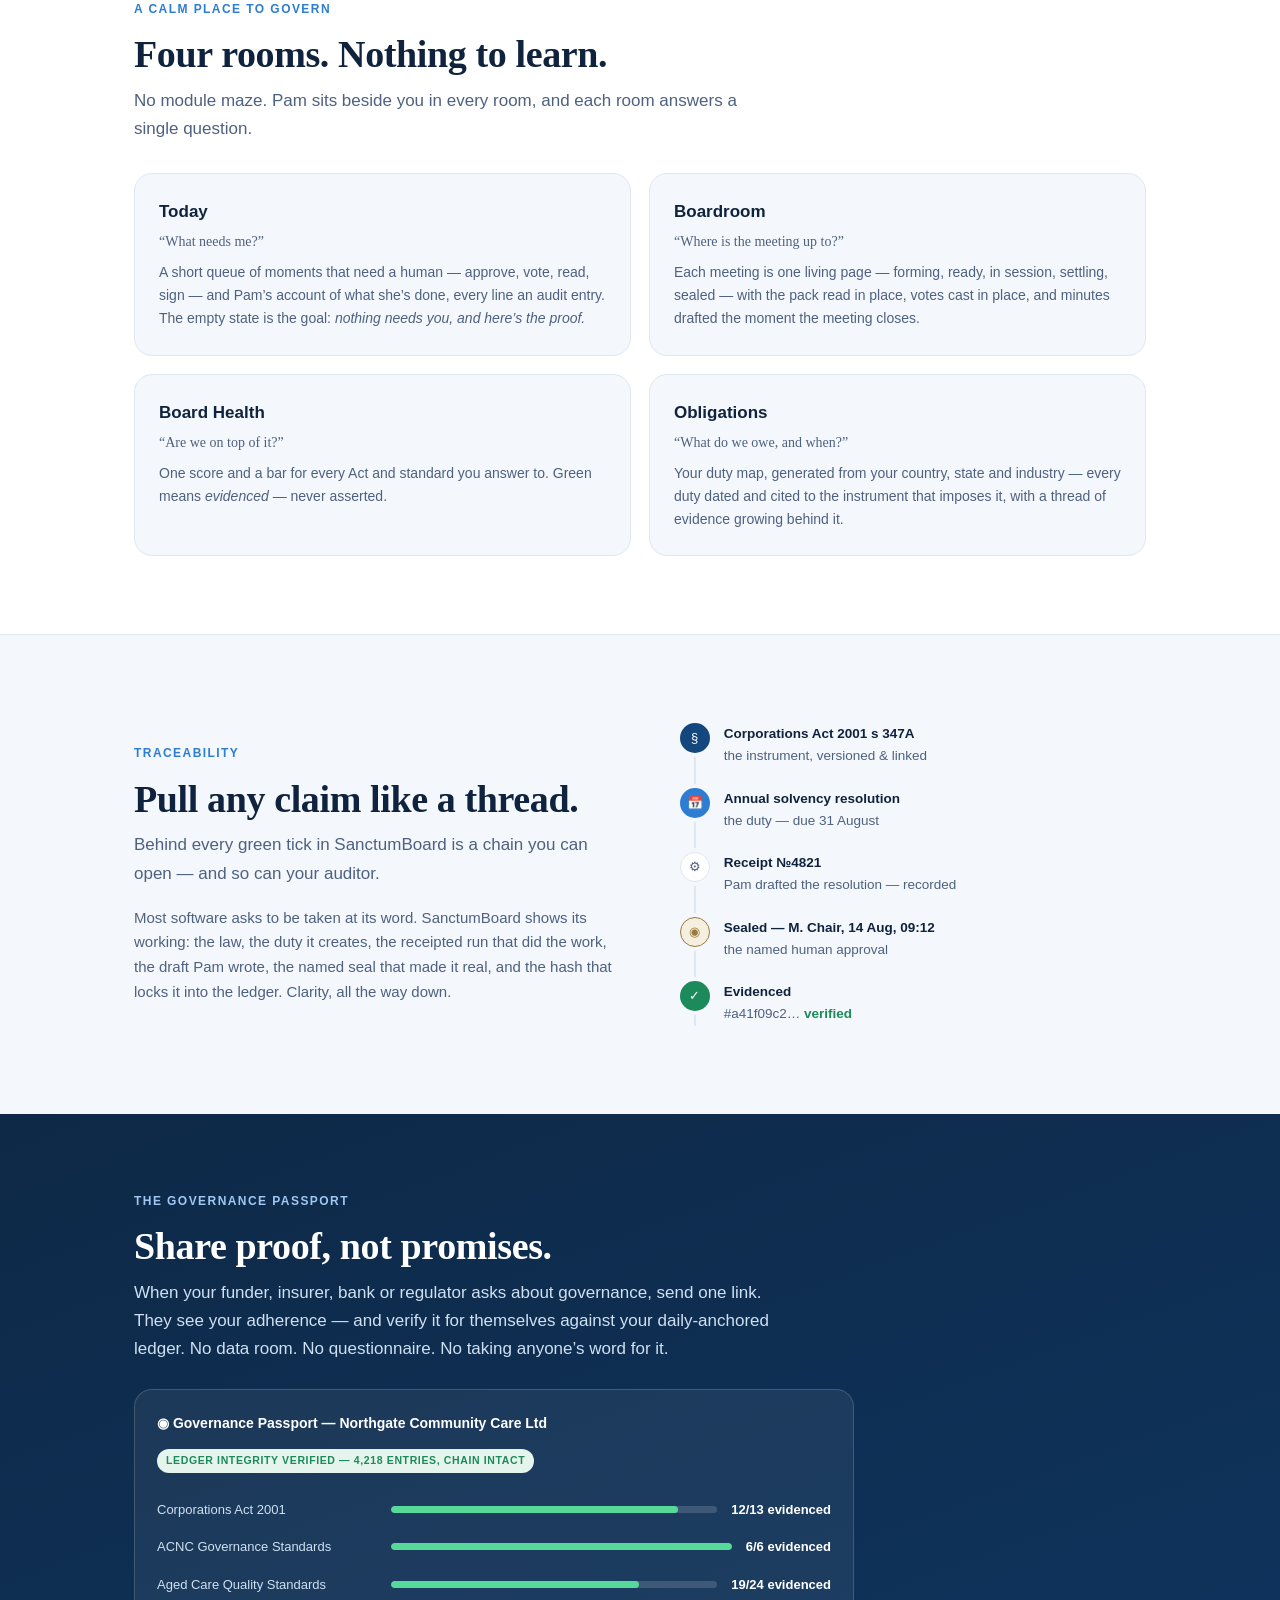
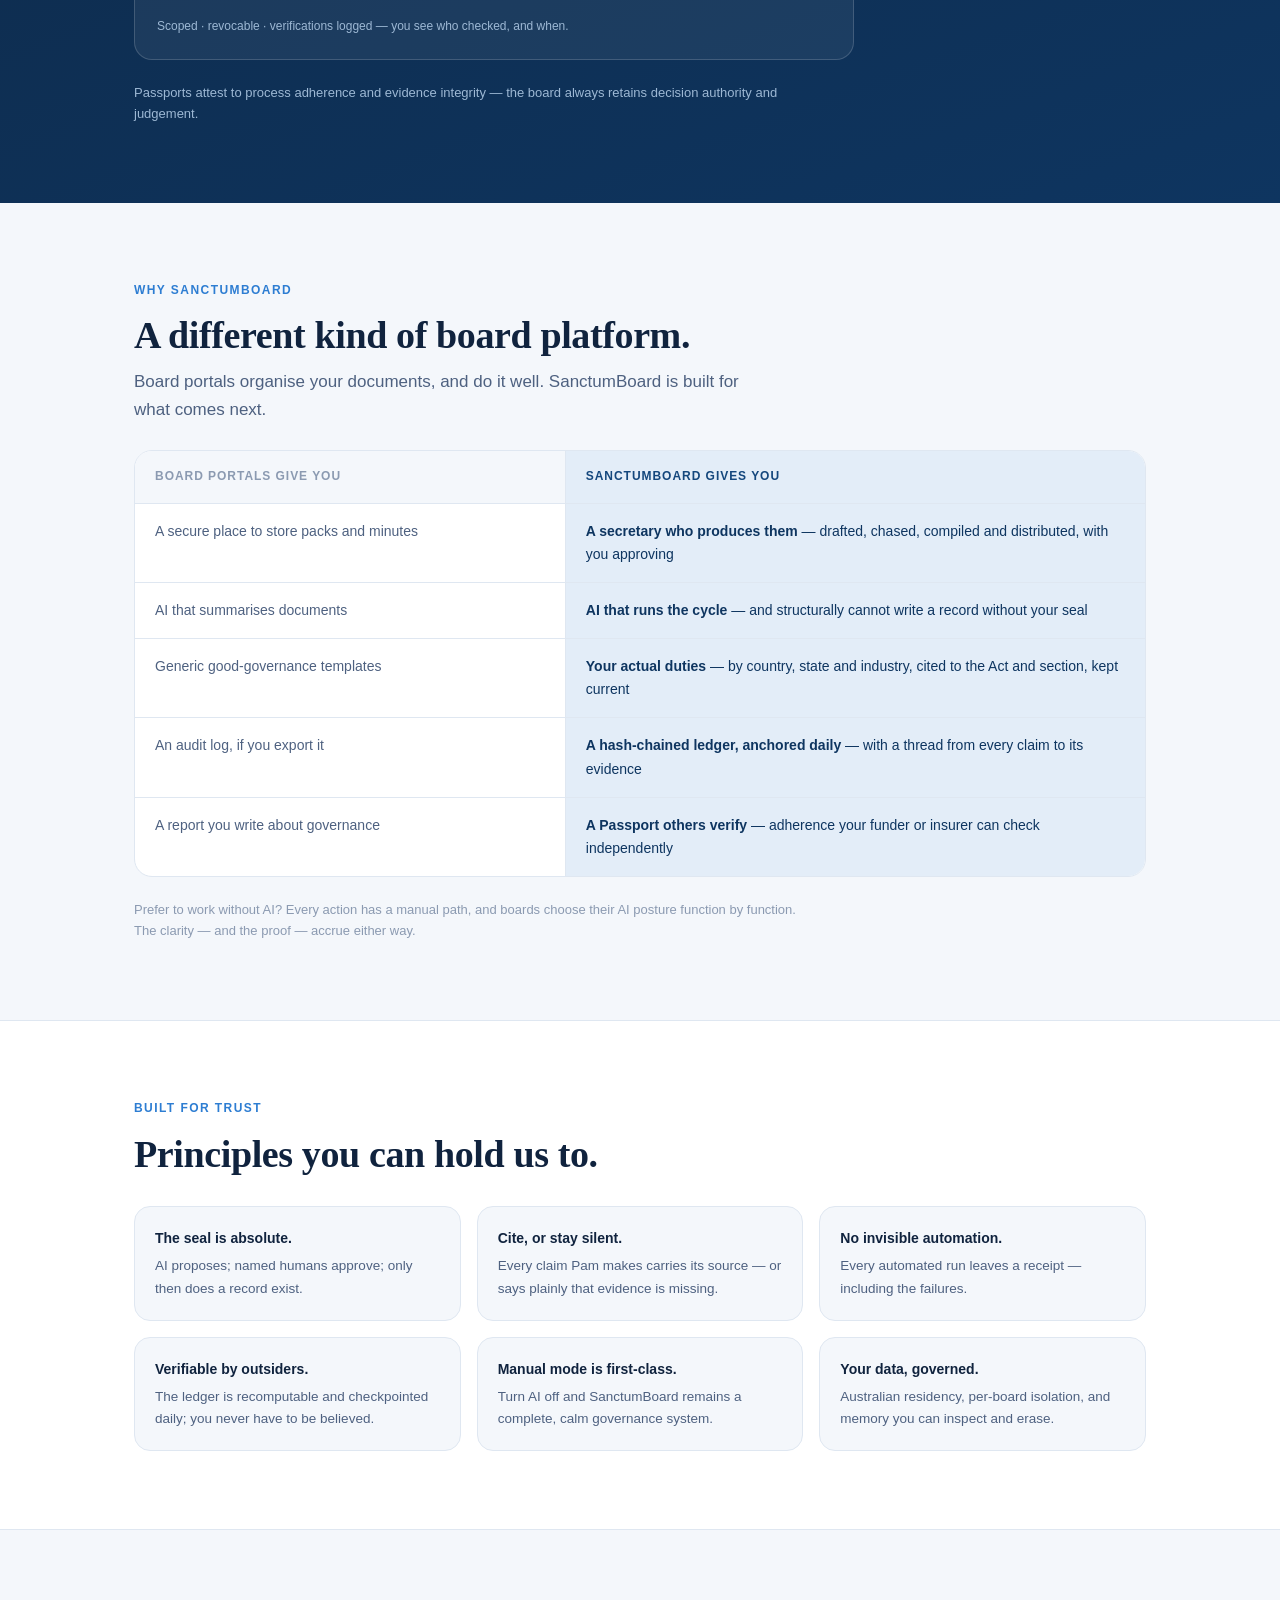
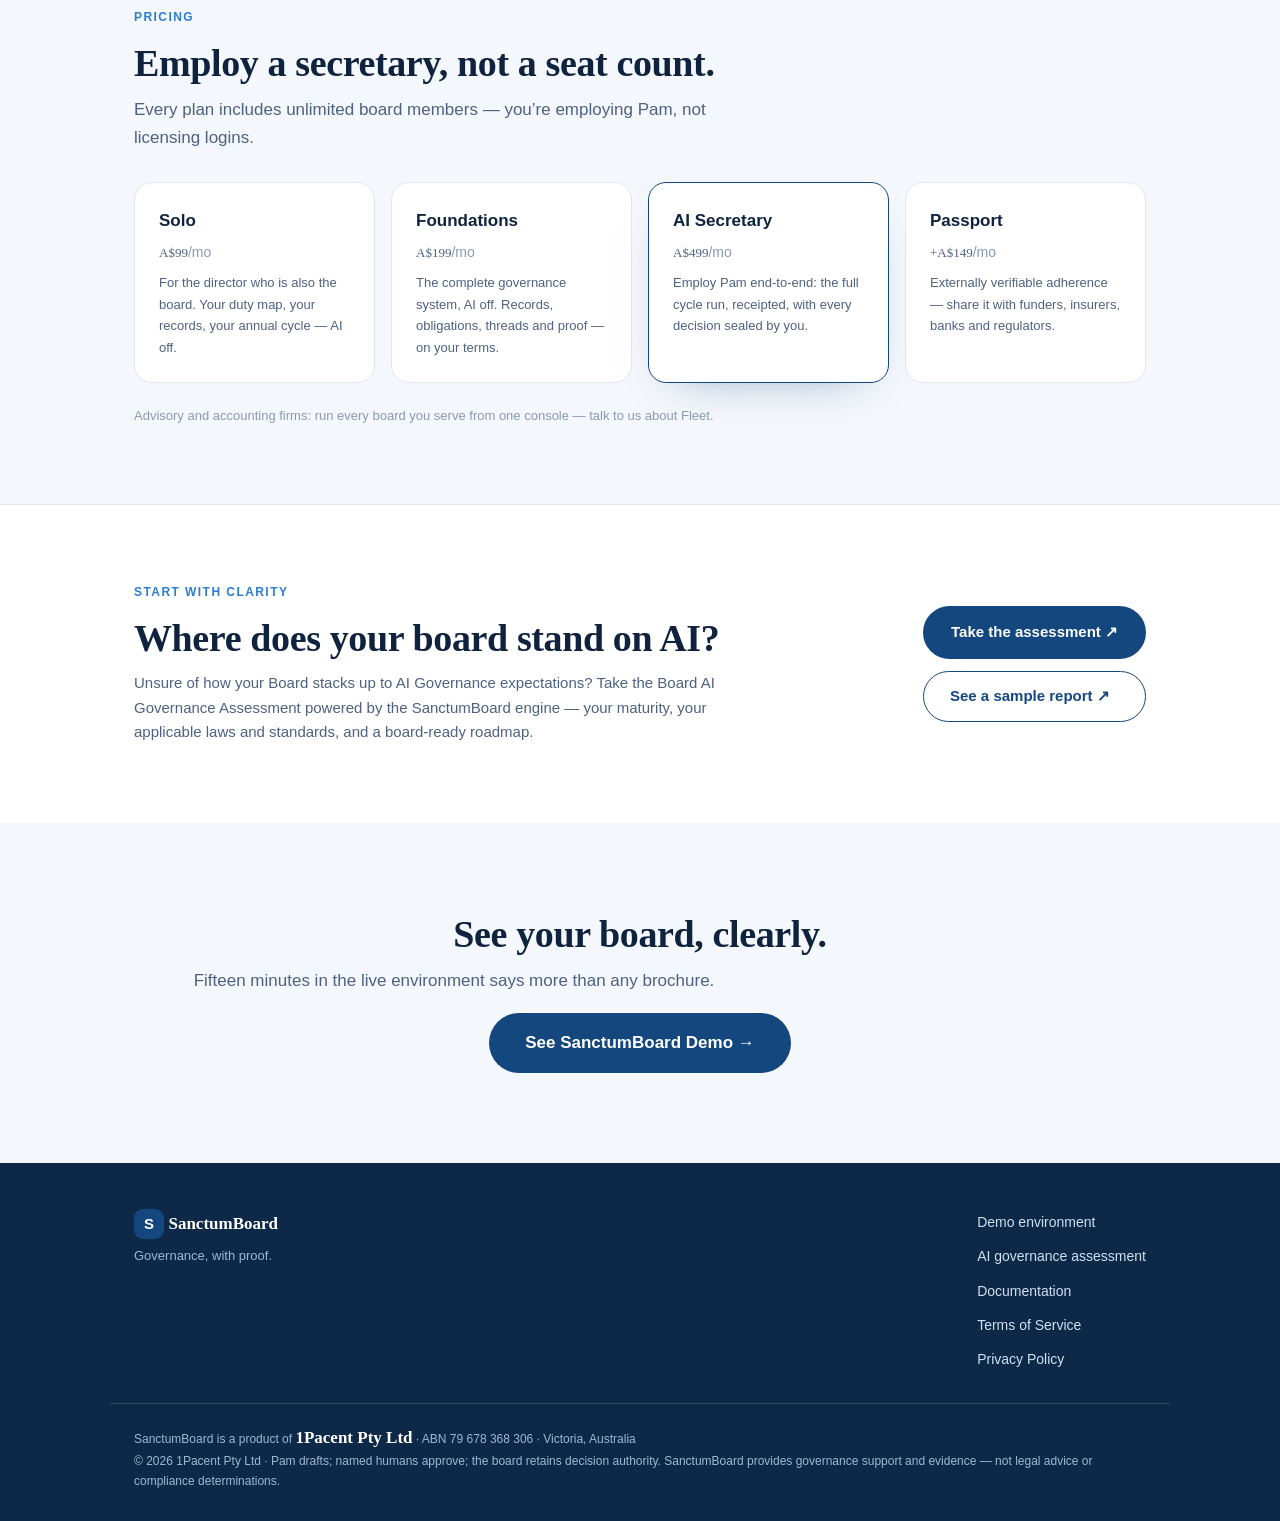
==== commit dc9fd39a: "Fill in the company details the live pages were missing terms.html and privacy.html merged and deplo" ====
--- a/index.html
+++ b/index.html
@@ -25,7 +25,7 @@
       <li><a href="#different">Why SanctumBoard</a></li>
       <li><a href="#pricing">Pricing</a></li>
     </ul>
-    <a class="btn btn--solid btn--small" href="https://demo.sanctumboard.com/start?trial=1">Start free</a>
+    <a class="btn btn--solid btn--small" href="https://demo.sanctumboard.com">See the demo</a>
   </div>
 </nav>
 
@@ -40,8 +40,8 @@
       And everything, from her first draft to your final signature, leaves <strong>proof you can share</strong>.
     </p>
     <div class="hero__ctas">
-      <a class="btn btn--solid" href="https://demo.sanctumboard.com/start?trial=1">Start free — 30 days, no card →</a>
-      <a class="btn btn--ghost" href="https://demo.sanctumboard.com">See it live</a>
+      <a class="btn btn--solid" href="https://demo.sanctumboard.com">See it live →</a>
+      <a class="btn btn--ghost" href="https://assess.sanctumboard.com" target="_blank" rel="noreferrer">Take the AI governance assessment ↗</a>
     </div>
     <p class="hero__promise">Nothing becomes a record without a named human approval — that is the architecture, not a policy.</p>
 
@@ -225,36 +225,29 @@
     <p class="eyebrow">Pricing</p>
     <h2>Employ a secretary, not a seat count.</h2>
     <p class="section__lead">Every plan includes unlimited board members — you’re employing Pam, not licensing logins.</p>
-
-    <!-- The trial, when it is actually open. Hidden until /api/plans says so,
-         because advertising a trial we are not running is a broken promise on
-         the first page somebody reads. -->
-    <div class="trialbar" id="trial-banner" hidden>
-      <div>
-        <b>Try the whole thing free for <span data-days>30</span> days.</b>
-        <span>The complete product and <span data-credits>1,000</span> AI credits. No credit card, nothing to cancel, and nothing is deleted when it ends.</span>
-      </div>
-      <a class="btn btn--solid btn--small" href="https://demo.sanctumboard.com/start?trial=1">Start free trial →</a>
-    </div>
-
-    <div class="term-toggle" id="term-toggle" hidden>
-      <button type="button" data-term="month" class="termbtn termbtn--on" aria-pressed="true">Monthly</button>
-      <button type="button" data-term="year" class="termbtn" aria-pressed="false">Annual — save 10%</button>
-    </div>
-
-    <!-- Filled from demo.sanctumboard.com/api/plans, which reads the same
-         catalogue checkout charges from. Deliberately empty until it answers:
-         a number written here is a fourth price list waiting to happen. -->
-    <div class="plans" id="plans">
-      <div class="plan plan--loading"><h3>Loading plans…</h3></div>
-    </div>
-
-    <p class="section__note" id="pricing-note">Every plan includes unlimited board members. Prices in Australian dollars, excluding GST.</p>
+    <div class="plans">
+      <div class="plan">
+        <h3>Solo</h3><p class="plan__price">A$99<span>/mo</span></p>
+        <p>For the director who is also the board. Your duty map, your records, your annual cycle — AI off.</p>
+      </div>
+      <div class="plan">
+        <h3>Foundations</h3><p class="plan__price">A$199<span>/mo</span></p>
+        <p>The complete governance system, AI off. Records, obligations, threads and proof — on your terms.</p>
+      </div>
+      <div class="plan plan--feature">
+        <h3>AI Secretary</h3><p class="plan__price">A$499<span>/mo</span></p>
+        <p>Employ Pam end-to-end: the full cycle run, receipted, with every decision sealed by you.</p>
+      </div>
+      <div class="plan">
+        <h3>Passport</h3><p class="plan__price">+A$149<span>/mo</span></p>
+        <p>Externally verifiable adherence — share it with funders, insurers, banks and regulators.</p>
+      </div>
+    </div>
     <p class="section__note">Advisory and accounting firms: run every board you serve from one console — talk to us about Fleet.</p>
   </div>
 </section>
 
-<!-- AI4BOARDS BRIDGE -->
+<!-- ASSESSMENT BRIDGE -->
 <section class="section section--bridge">
   <div class="container bridge">
     <div>
@@ -289,15 +282,17 @@
     <ul>
       <li><a href="https://demo.sanctumboard.com">Demo environment</a></li>
       <li><a href="https://assess.sanctumboard.com" target="_blank" rel="noreferrer">AI governance assessment</a></li>
-      <li><a href="https://www.ai4boards.org" target="_blank" rel="noreferrer">AI4Boards community</a></li>
+      <li><a href="https://docs.sanctumboard.com" target="_blank" rel="noreferrer">Documentation</a></li>
+      <li><a href="terms.html">Terms of Service</a></li>
+      <li><a href="privacy.html">Privacy Policy</a></li>
     </ul>
   </div>
   <div class="container footer__legal">
-    <p>© 2026 SanctumBoard · Pam drafts; named humans approve; the board retains decision authority.
+    <p>SanctumBoard is a product of <b>1Pacent Pty Ltd</b> · ABN 79 678 368 306 · Victoria, Australia</p>
+    <p>© 2026 1Pacent Pty Ltd · Pam drafts; named humans approve; the board retains decision authority.
     SanctumBoard provides governance support and evidence — not legal advice or compliance determinations.</p>
   </div>
 </footer>
 
-<script src="pricing.js" defer></script>
 </body>
 </html>
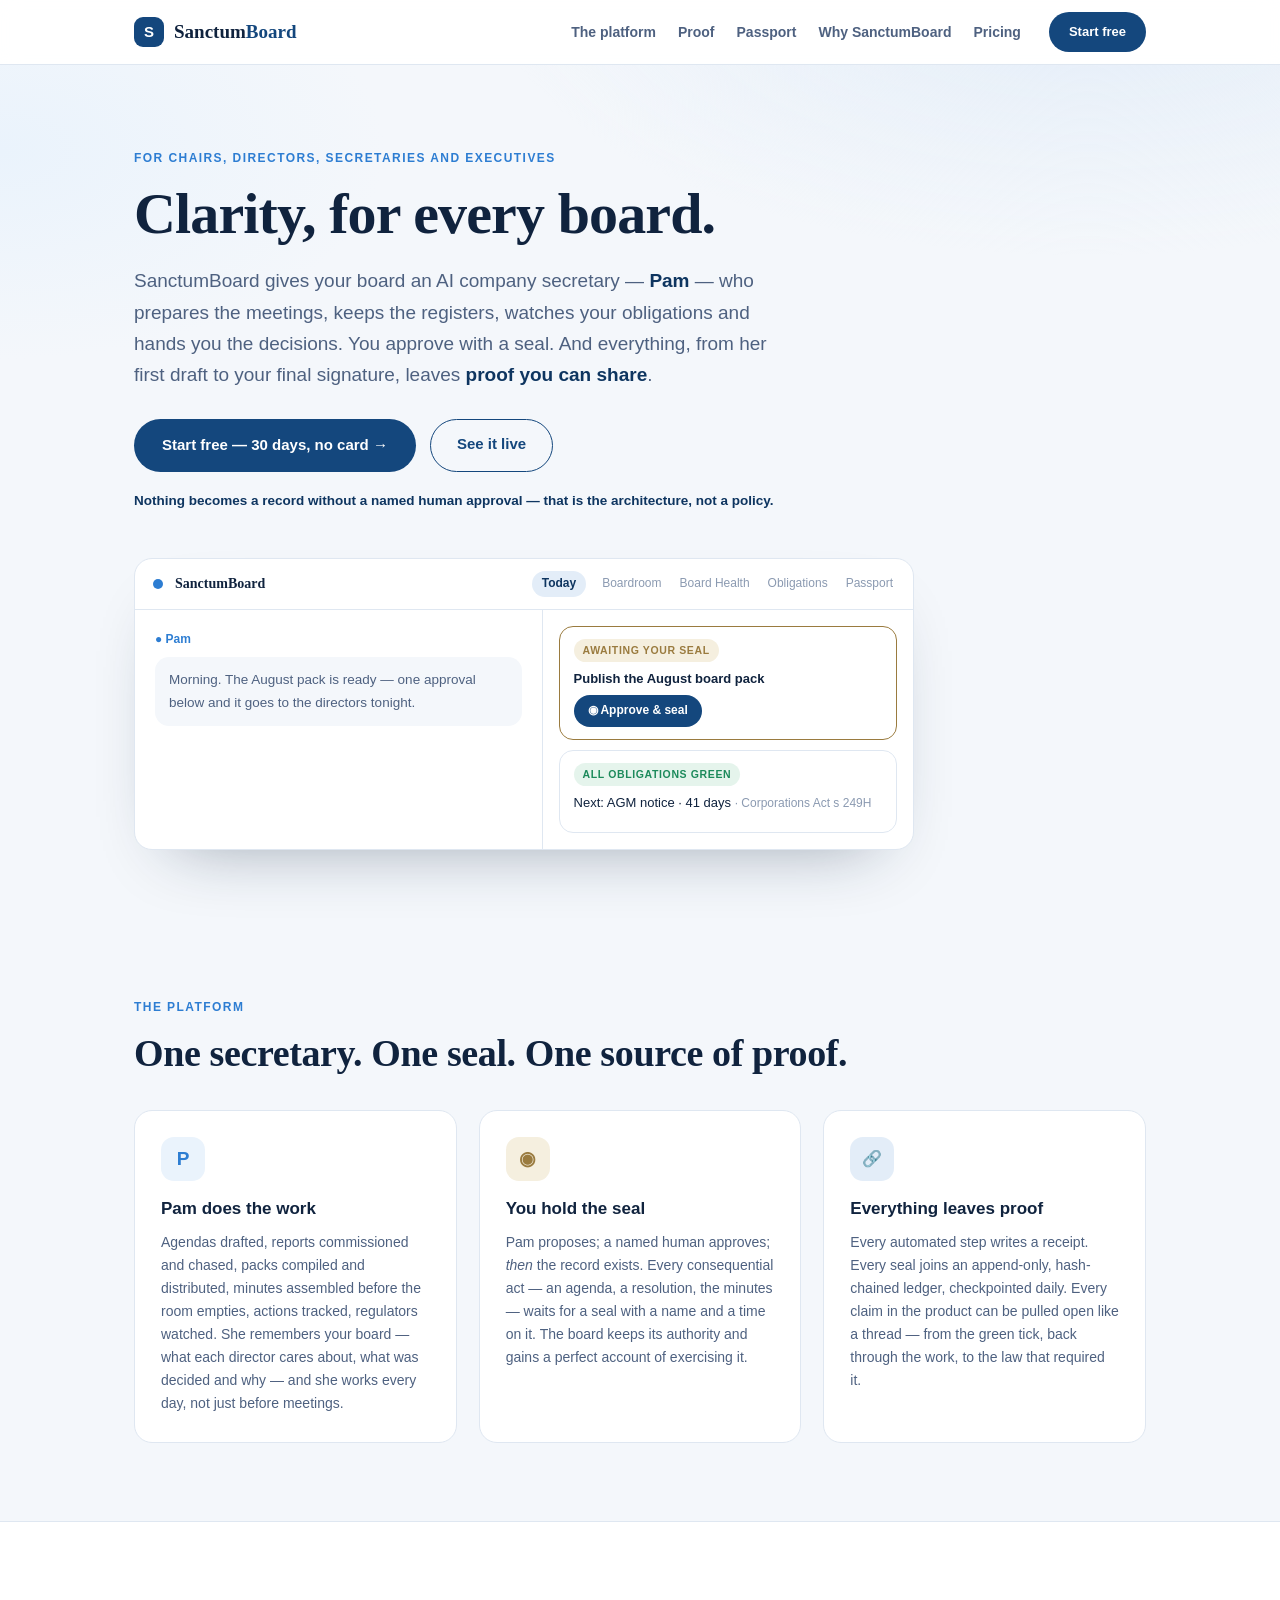
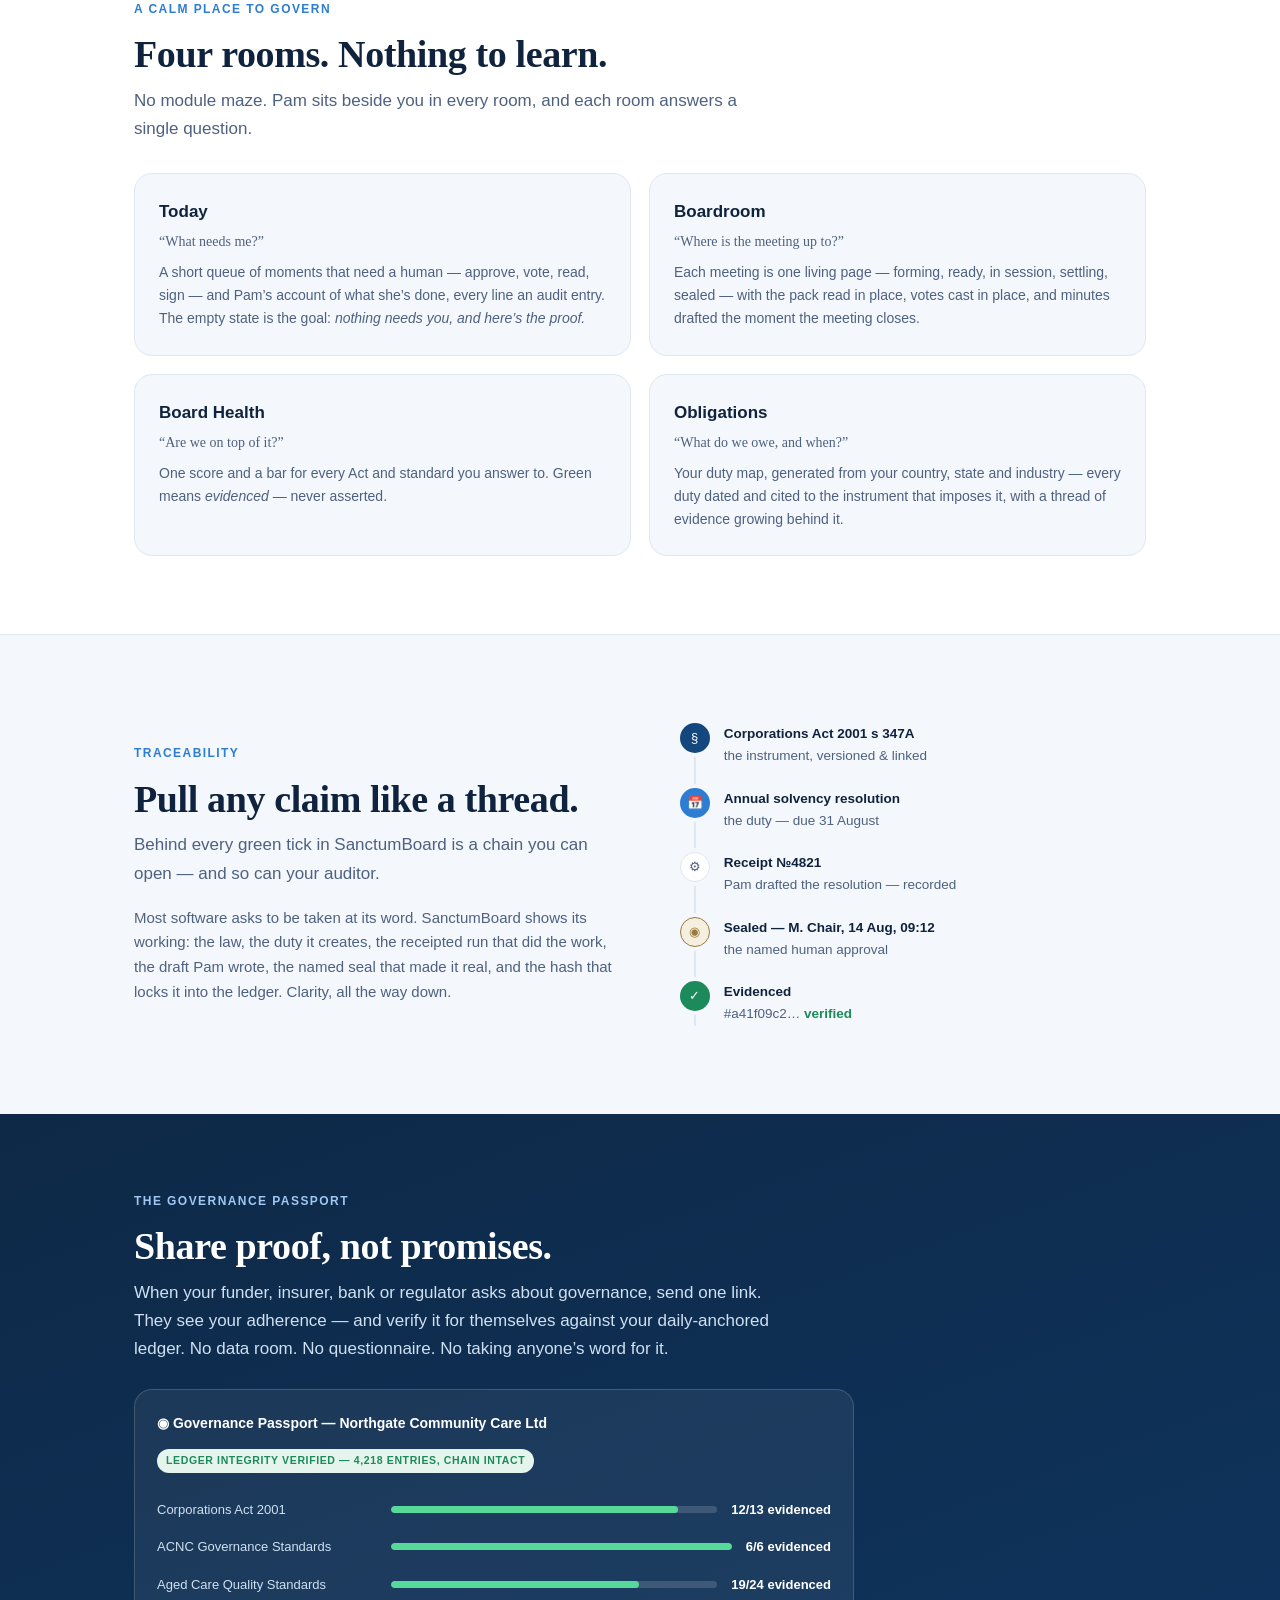
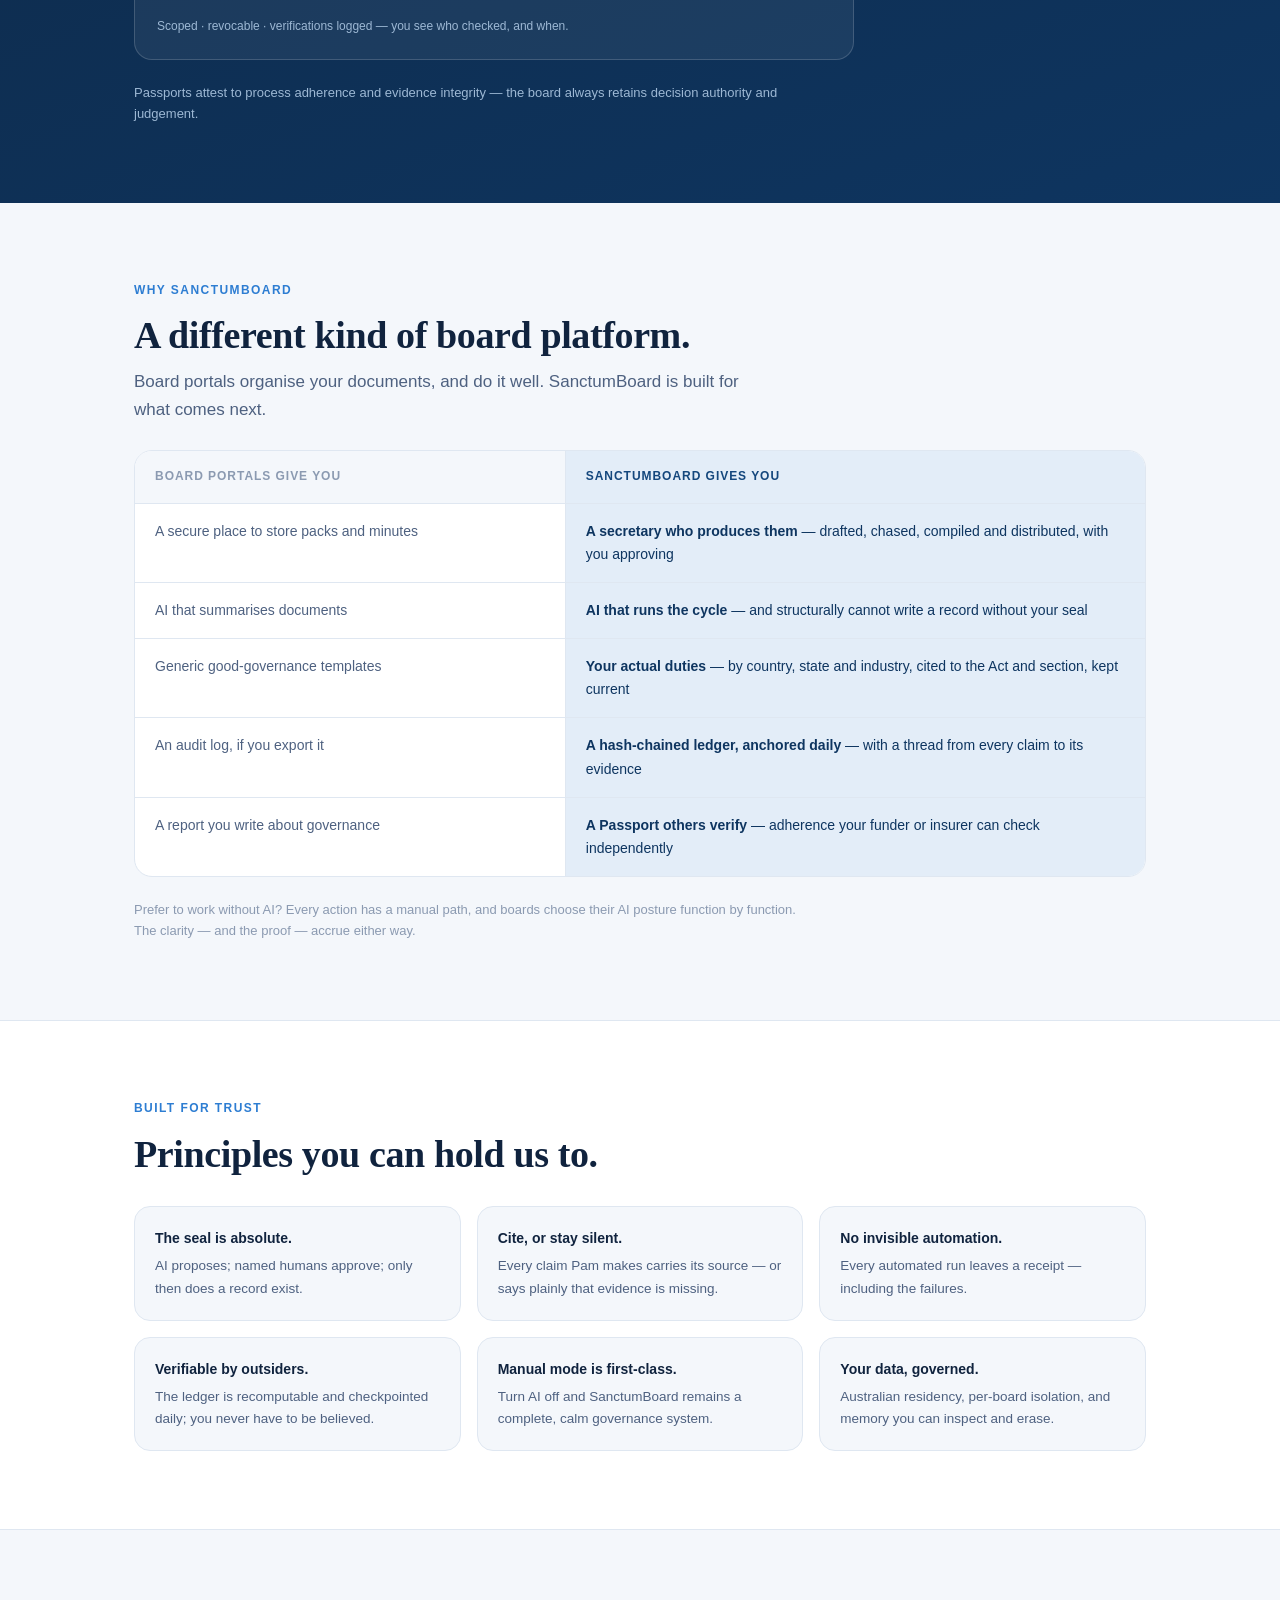
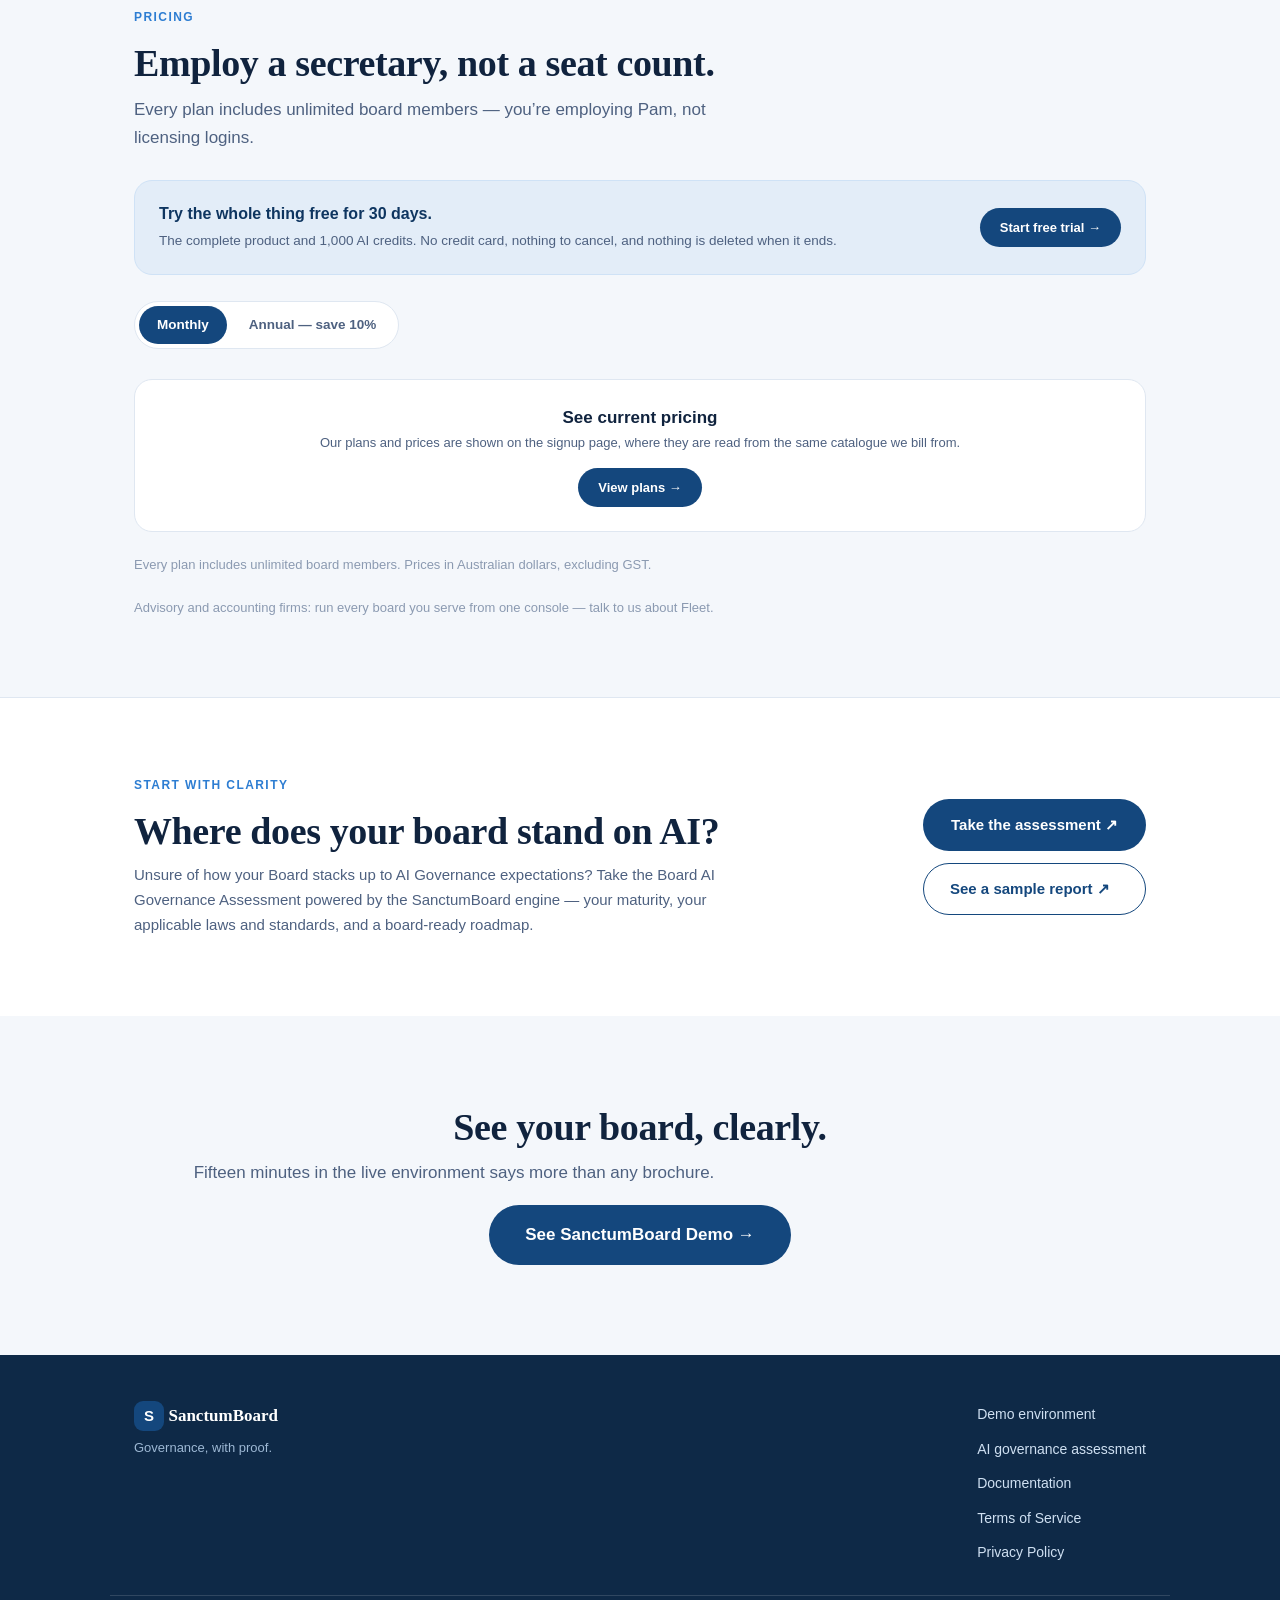
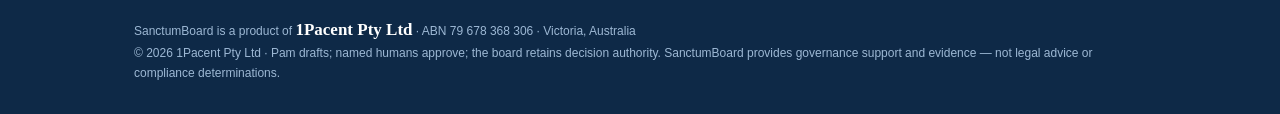
==== commit 7fcf6e0c: "Merge main: keep the live prices, keep the company details #1 and #3 both edited index.html while th" ====
--- a/index.html
+++ b/index.html
@@ -25,7 +25,7 @@
       <li><a href="#different">Why SanctumBoard</a></li>
       <li><a href="#pricing">Pricing</a></li>
     </ul>
-    <a class="btn btn--solid btn--small" href="https://demo.sanctumboard.com">See the demo</a>
+    <a class="btn btn--solid btn--small" href="https://demo.sanctumboard.com/start?trial=1">Start free</a>
   </div>
 </nav>
 
@@ -40,8 +40,8 @@
       And everything, from her first draft to your final signature, leaves <strong>proof you can share</strong>.
     </p>
     <div class="hero__ctas">
-      <a class="btn btn--solid" href="https://demo.sanctumboard.com">See it live →</a>
-      <a class="btn btn--ghost" href="https://assess.sanctumboard.com" target="_blank" rel="noreferrer">Take the AI governance assessment ↗</a>
+      <a class="btn btn--solid" href="https://demo.sanctumboard.com/start?trial=1">Start free — 30 days, no card →</a>
+      <a class="btn btn--ghost" href="https://demo.sanctumboard.com">See it live</a>
     </div>
     <p class="hero__promise">Nothing becomes a record without a named human approval — that is the architecture, not a policy.</p>
 
@@ -225,24 +225,31 @@
     <p class="eyebrow">Pricing</p>
     <h2>Employ a secretary, not a seat count.</h2>
     <p class="section__lead">Every plan includes unlimited board members — you’re employing Pam, not licensing logins.</p>
-    <div class="plans">
-      <div class="plan">
-        <h3>Solo</h3><p class="plan__price">A$99<span>/mo</span></p>
-        <p>For the director who is also the board. Your duty map, your records, your annual cycle — AI off.</p>
-      </div>
-      <div class="plan">
-        <h3>Foundations</h3><p class="plan__price">A$199<span>/mo</span></p>
-        <p>The complete governance system, AI off. Records, obligations, threads and proof — on your terms.</p>
-      </div>
-      <div class="plan plan--feature">
-        <h3>AI Secretary</h3><p class="plan__price">A$499<span>/mo</span></p>
-        <p>Employ Pam end-to-end: the full cycle run, receipted, with every decision sealed by you.</p>
-      </div>
-      <div class="plan">
-        <h3>Passport</h3><p class="plan__price">+A$149<span>/mo</span></p>
-        <p>Externally verifiable adherence — share it with funders, insurers, banks and regulators.</p>
-      </div>
-    </div>
+
+    <!-- The trial, when it is actually open. Hidden until /api/plans says so,
+         because advertising a trial we are not running is a broken promise on
+         the first page somebody reads. -->
+    <div class="trialbar" id="trial-banner" hidden>
+      <div>
+        <b>Try the whole thing free for <span data-days>30</span> days.</b>
+        <span>The complete product and <span data-credits>1,000</span> AI credits. No credit card, nothing to cancel, and nothing is deleted when it ends.</span>
+      </div>
+      <a class="btn btn--solid btn--small" href="https://demo.sanctumboard.com/start?trial=1">Start free trial →</a>
+    </div>
+
+    <div class="term-toggle" id="term-toggle" hidden>
+      <button type="button" data-term="month" class="termbtn termbtn--on" aria-pressed="true">Monthly</button>
+      <button type="button" data-term="year" class="termbtn" aria-pressed="false">Annual — save 10%</button>
+    </div>
+
+    <!-- Filled from demo.sanctumboard.com/api/plans, which reads the same
+         catalogue checkout charges from. Deliberately empty until it answers:
+         a number written here is a fourth price list waiting to happen. -->
+    <div class="plans" id="plans">
+      <div class="plan plan--loading"><h3>Loading plans…</h3></div>
+    </div>
+
+    <p class="section__note" id="pricing-note">Every plan includes unlimited board members. Prices in Australian dollars, excluding GST.</p>
     <p class="section__note">Advisory and accounting firms: run every board you serve from one console — talk to us about Fleet.</p>
   </div>
 </section>
@@ -294,5 +301,6 @@
   </div>
 </footer>
 
+<script src="pricing.js" defer></script>
 </body>
 </html>
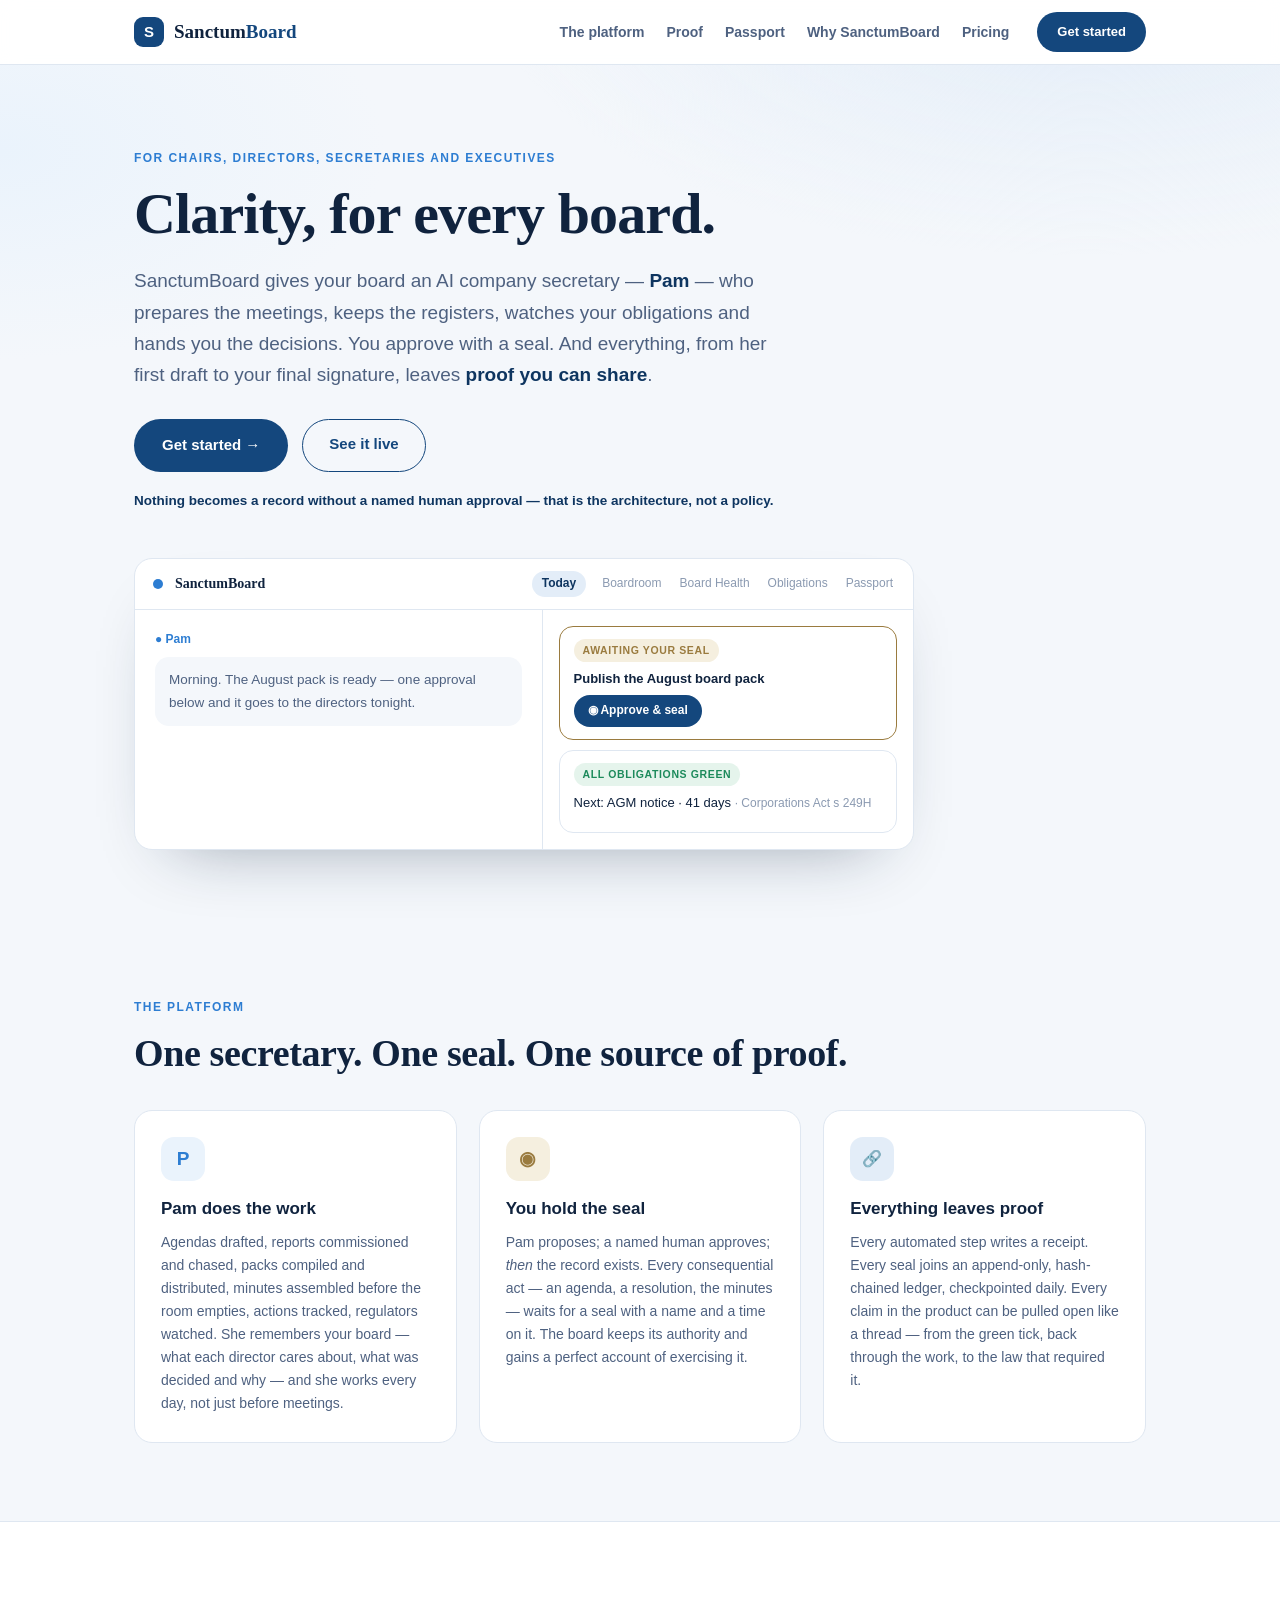
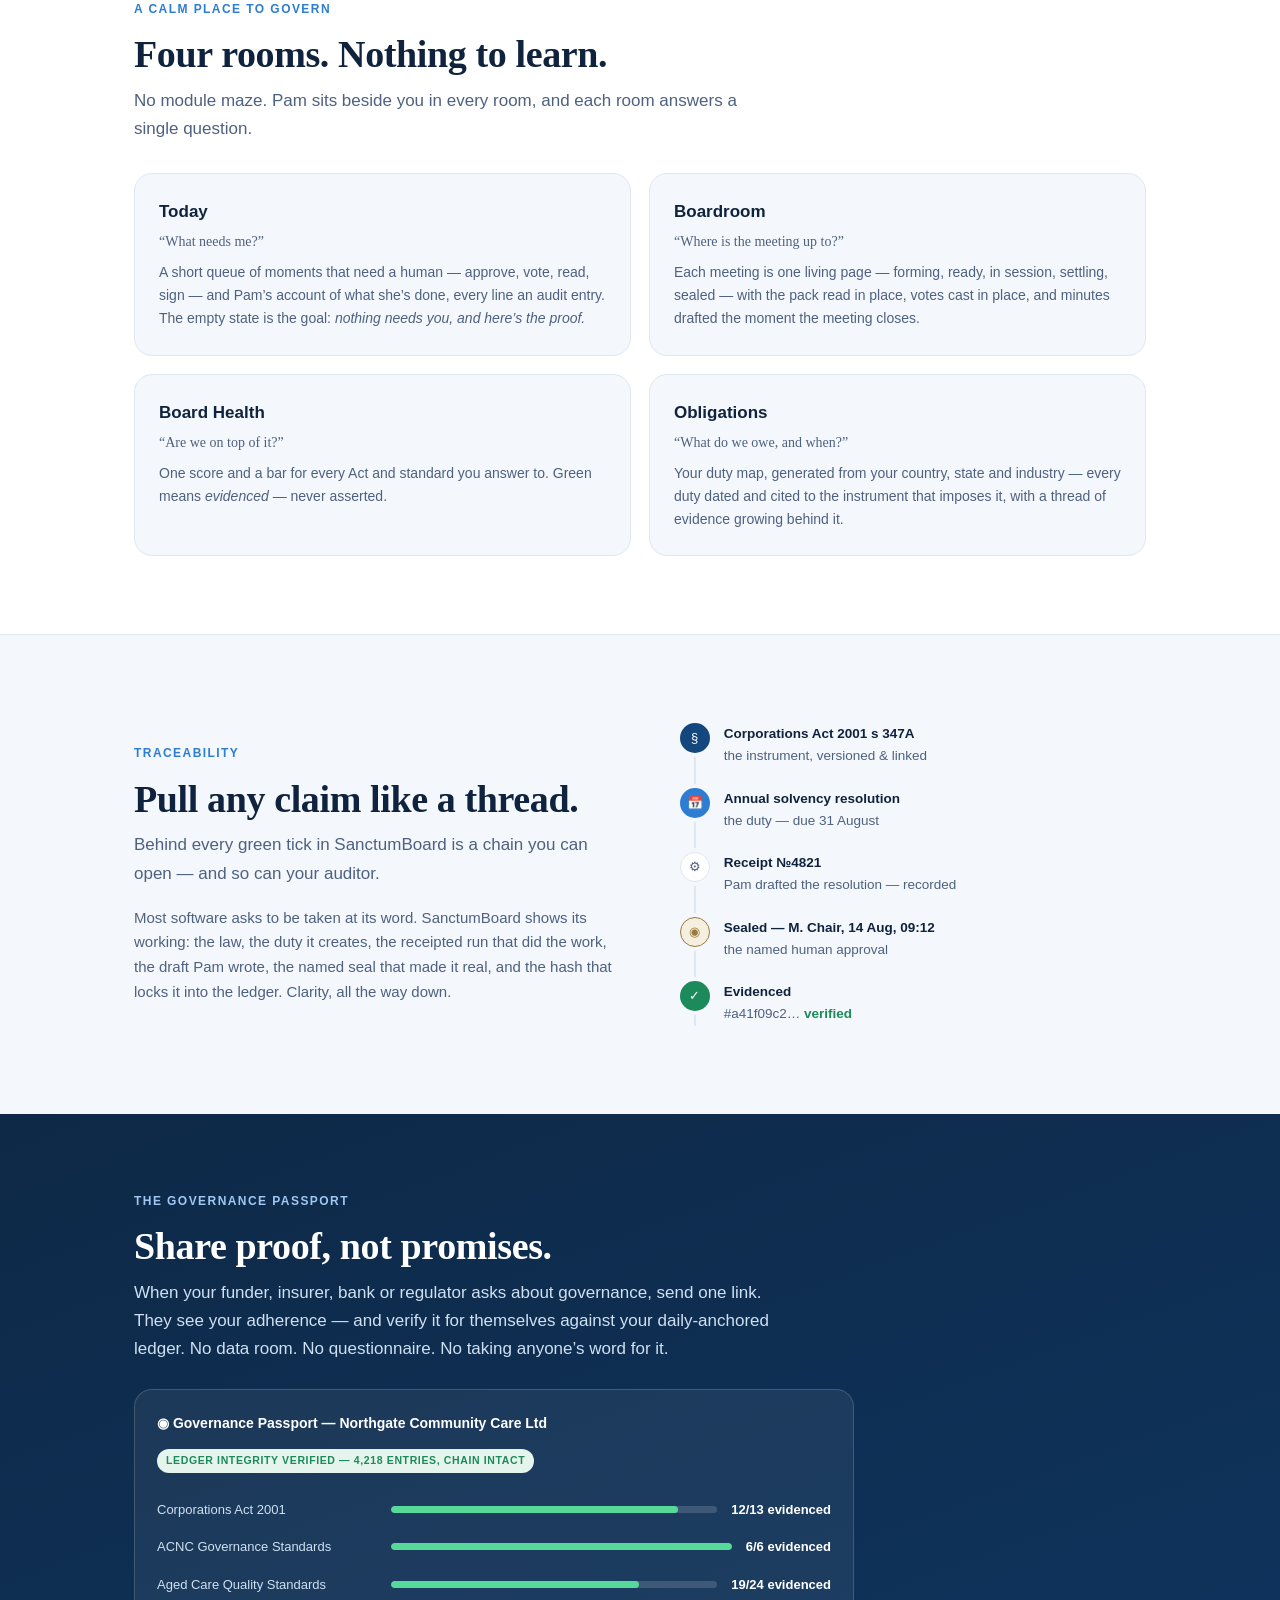
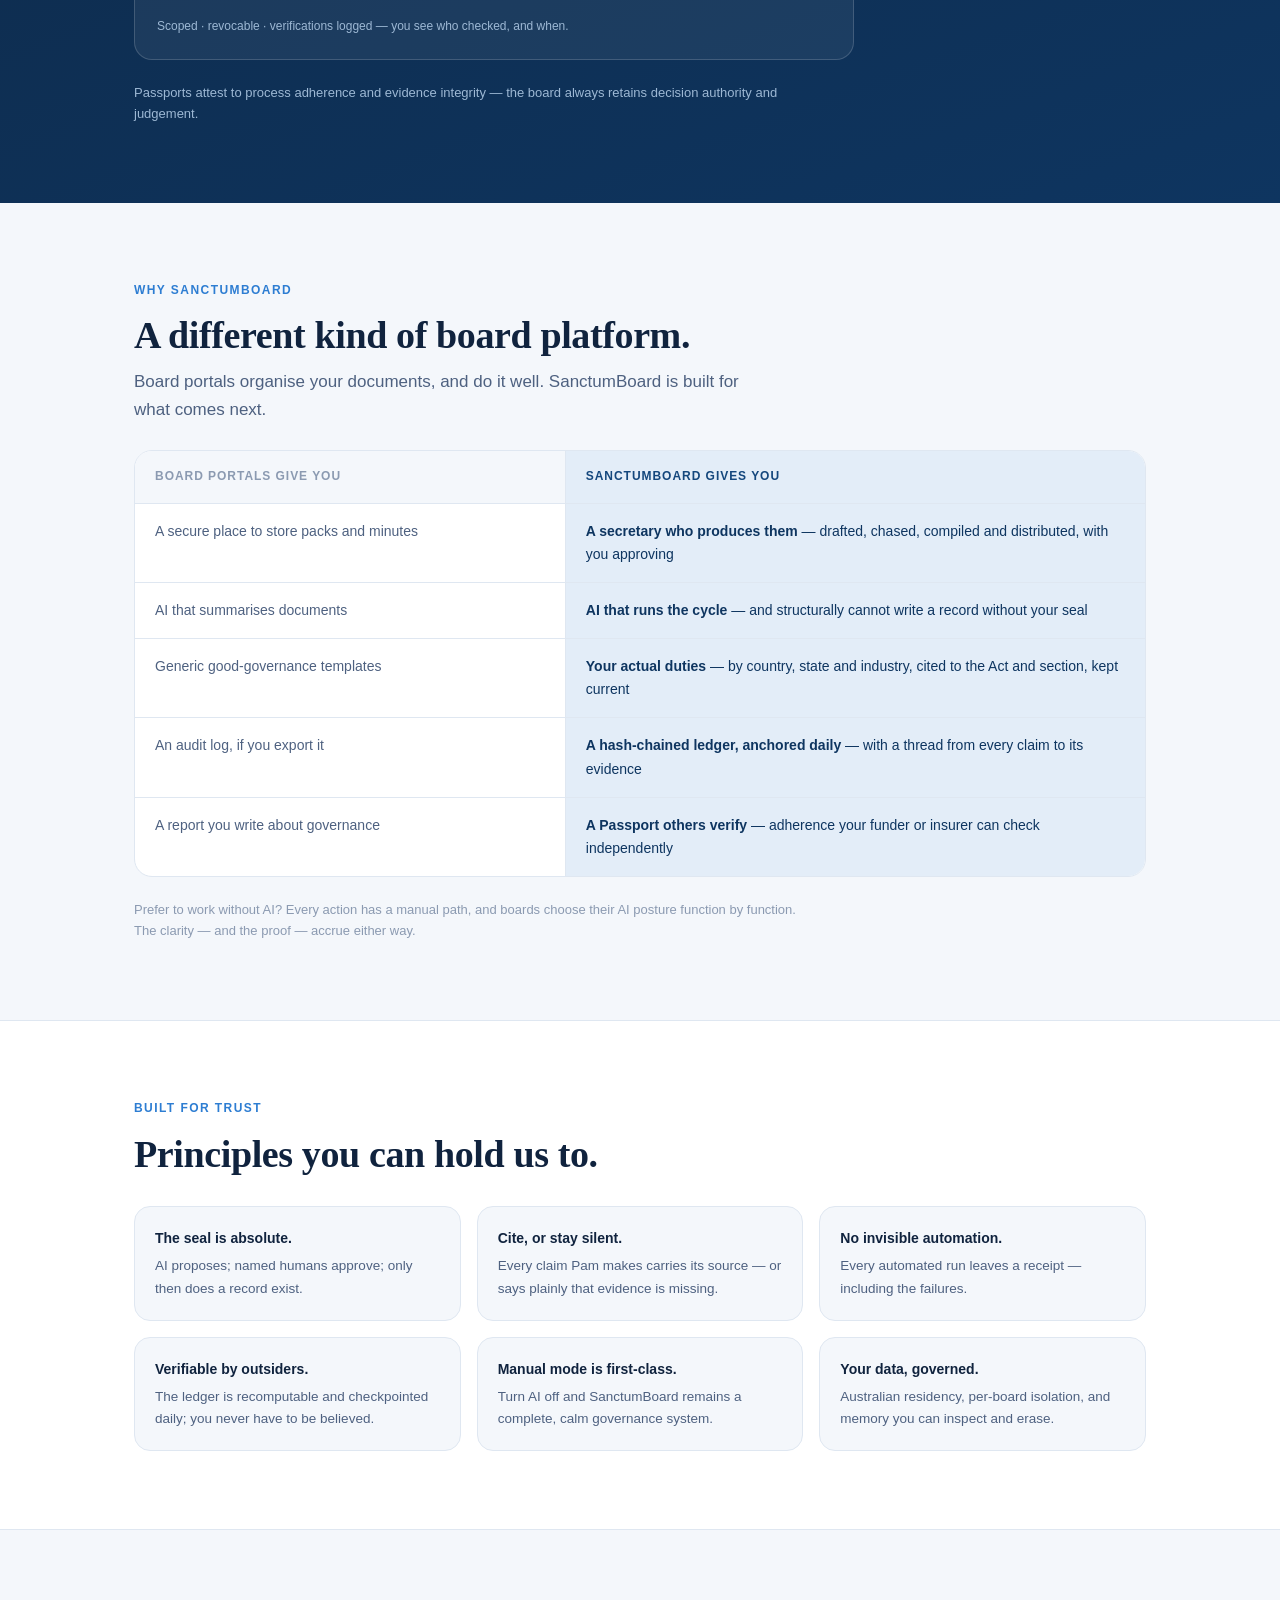
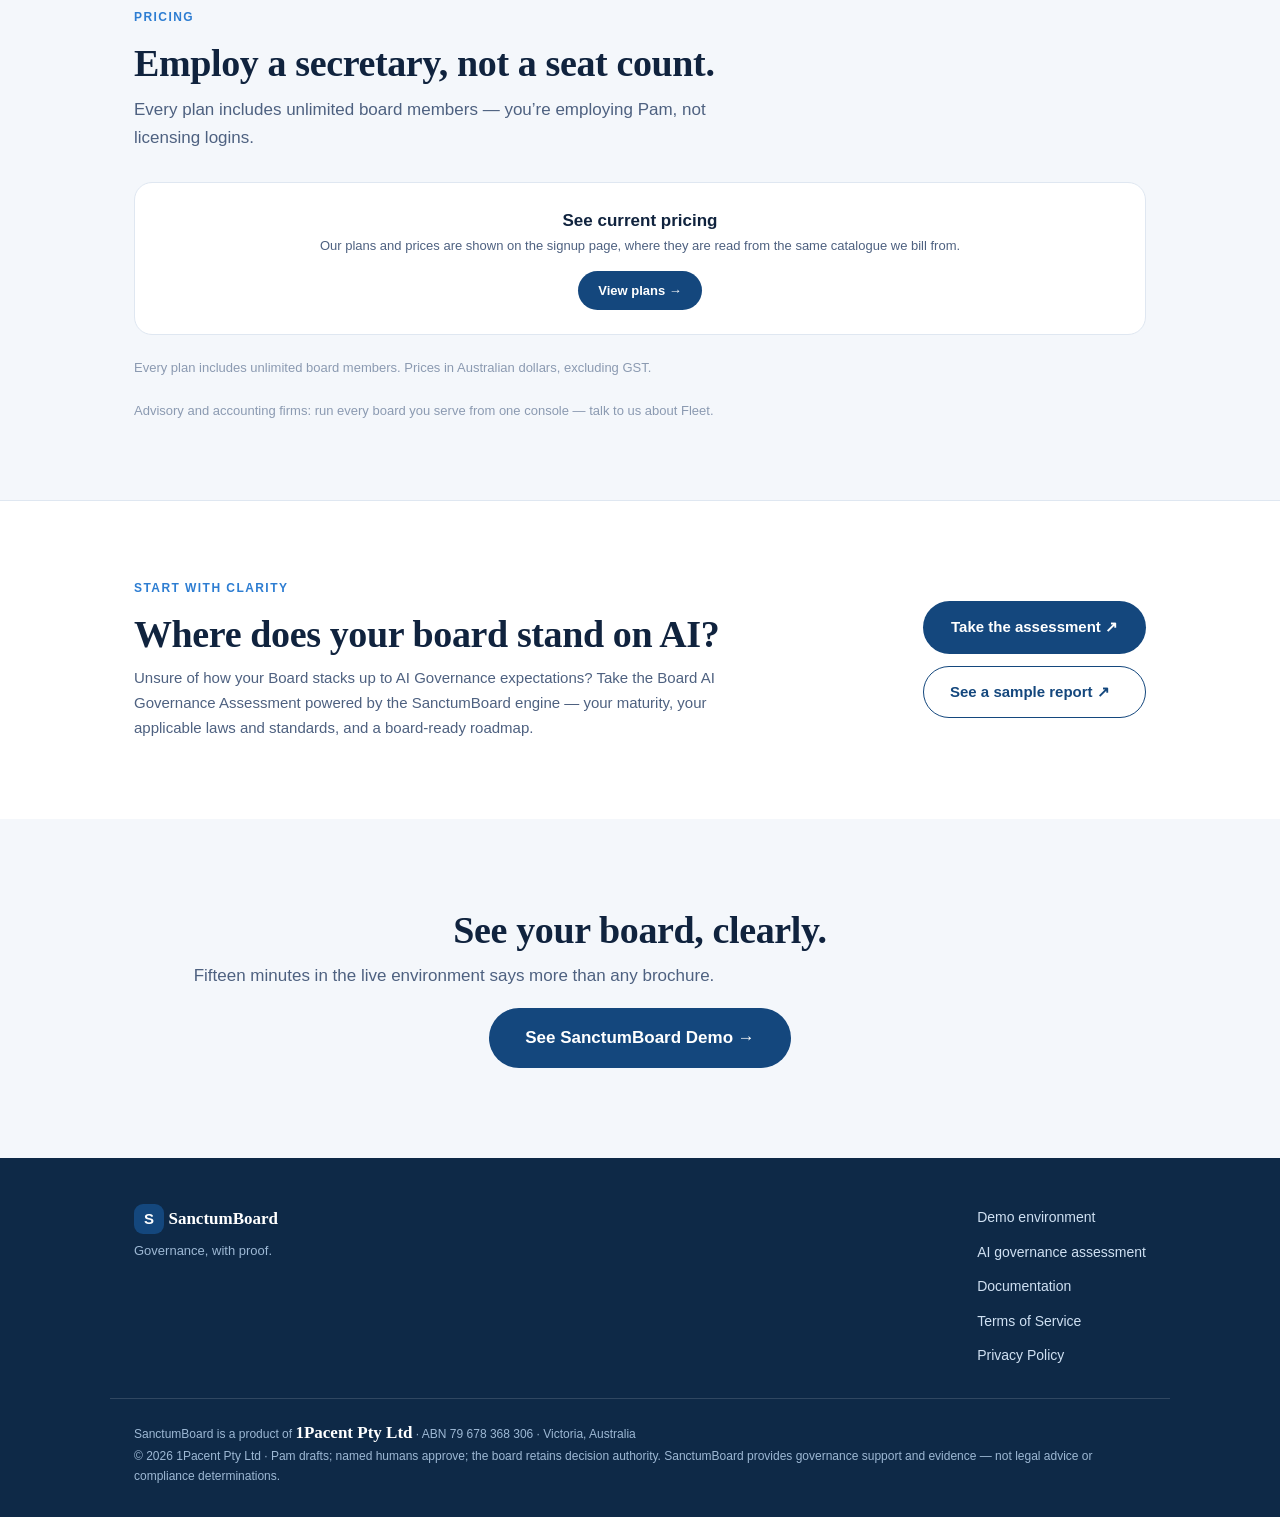
==== commit 74ec3a50: "Never advertise a trial that the signup will refuse The front page was telling visitors "Try the who" ====
--- a/index.html
+++ b/index.html
@@ -25,7 +25,9 @@
       <li><a href="#different">Why SanctumBoard</a></li>
       <li><a href="#pricing">Pricing</a></li>
     </ul>
-    <a class="btn btn--solid btn--small" href="https://demo.sanctumboard.com/start?trial=1">Start free</a>
+    <!-- Safe by default: no trial is promised here. pricing.js upgrades this to
+         the trial wording only once /api/plans confirms one is running. -->
+    <a class="btn btn--solid btn--small" data-cta-trial href="https://demo.sanctumboard.com/start">Get started</a>
   </div>
 </nav>
 
@@ -40,7 +42,7 @@
       And everything, from her first draft to your final signature, leaves <strong>proof you can share</strong>.
     </p>
     <div class="hero__ctas">
-      <a class="btn btn--solid" href="https://demo.sanctumboard.com/start?trial=1">Start free — 30 days, no card →</a>
+      <a class="btn btn--solid" data-cta-trial href="https://demo.sanctumboard.com/start">Get started →</a>
       <a class="btn btn--ghost" href="https://demo.sanctumboard.com">See it live</a>
     </div>
     <p class="hero__promise">Nothing becomes a record without a named human approval — that is the architecture, not a policy.</p>
--- a/style.css
+++ b/style.css
@@ -5,6 +5,24 @@
    ============================================================ */
 
 *, *::before, *::after { box-sizing: border-box; margin: 0; padding: 0; }
+
+/* The `hidden` attribute must actually hide things.
+   ------------------------------------------------------------
+   The browser's own [hidden] { display: none } is a zero-specificity user-agent
+   rule, so ANY class that sets display beats it. Several elements here are
+   drawn hidden and revealed by pricing.js once /api/plans answers, and two of
+   them — .trialbar and .term-toggle — set display in their own class. Both were
+   therefore visible always.
+
+   For .trialbar that was not cosmetic. It advertised "free for 30 days, no
+   credit card" to every visitor while trials_open was false, and its button led
+   to a signup that refuses — the exact broken promise that the markup comment
+   and the pricing.js gate were both written to prevent. Neither was wrong; this
+   line was missing underneath them.
+
+   !important because the whole point is to outrank a class that sets display.
+   With this here, `hidden` can be trusted from now on. */
+[hidden] { display: none !important; }
 
 :root {
   --ground:      #f4f7fb;
